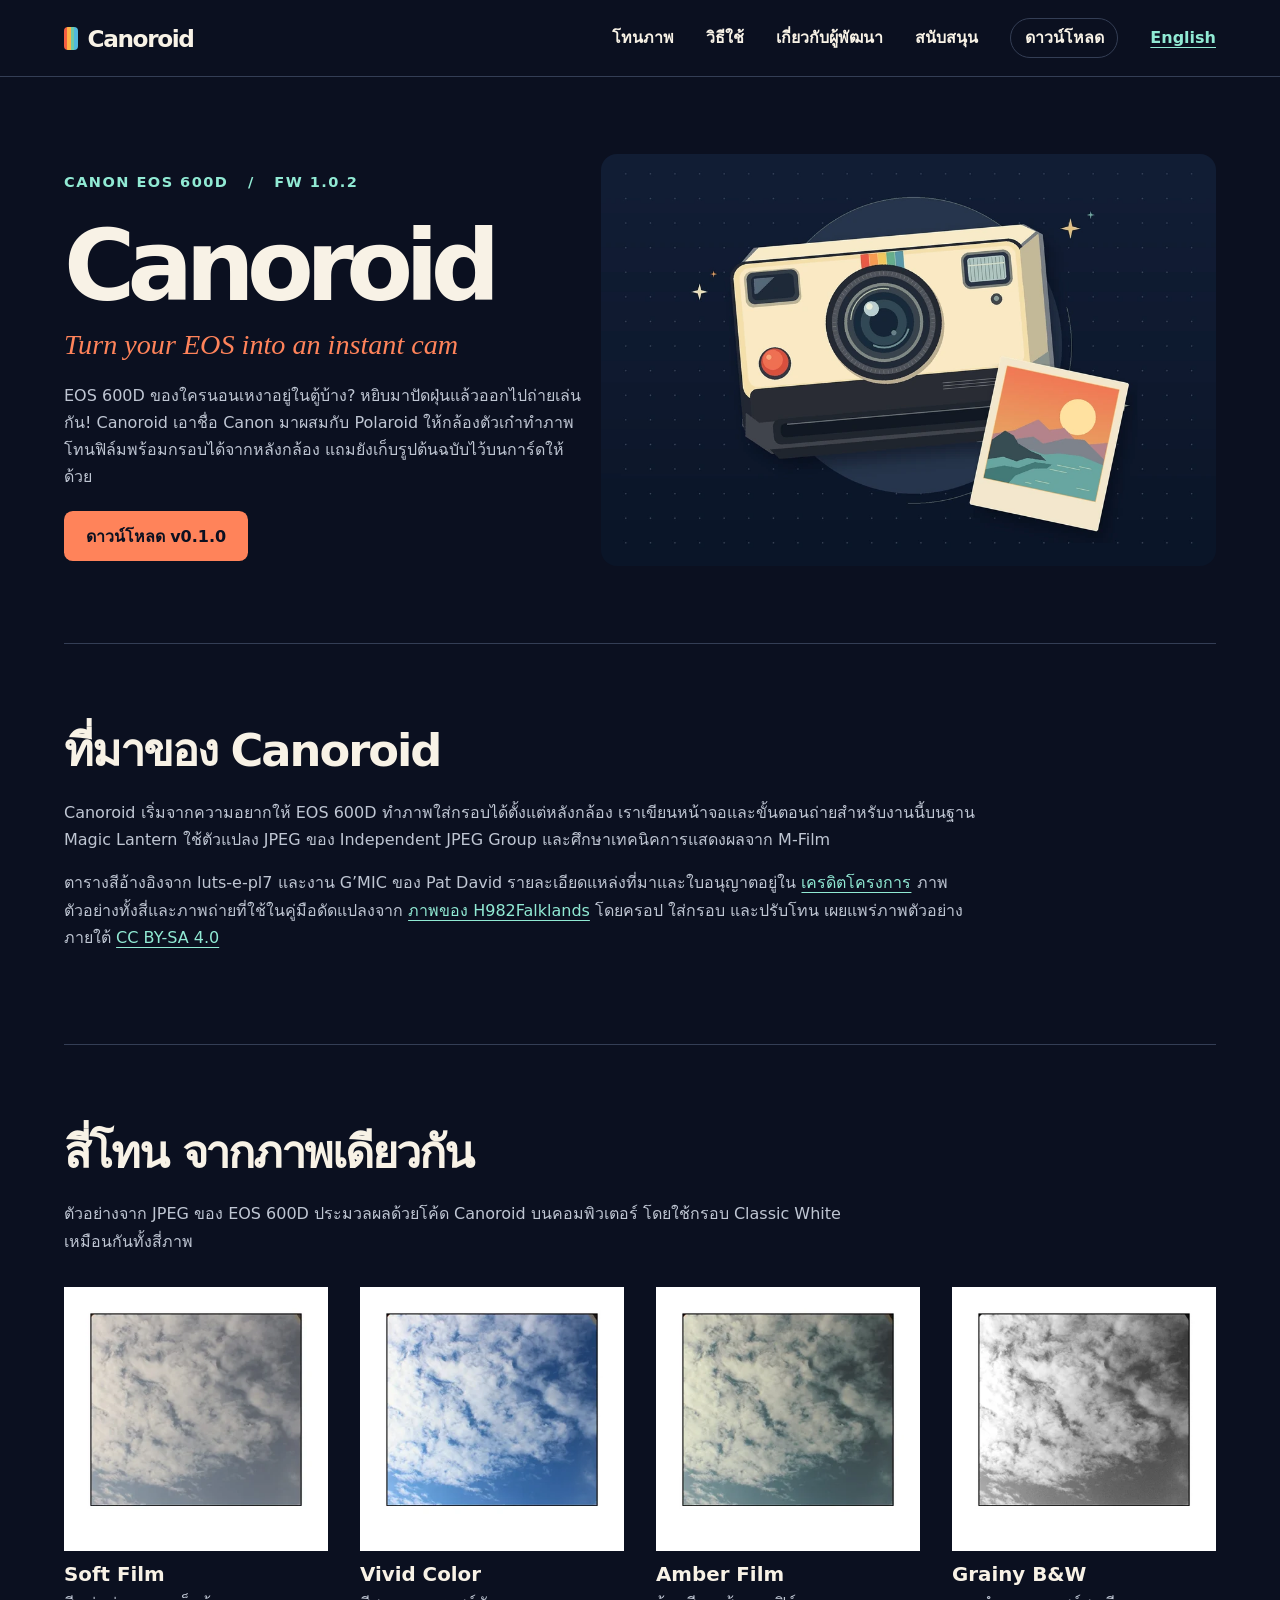
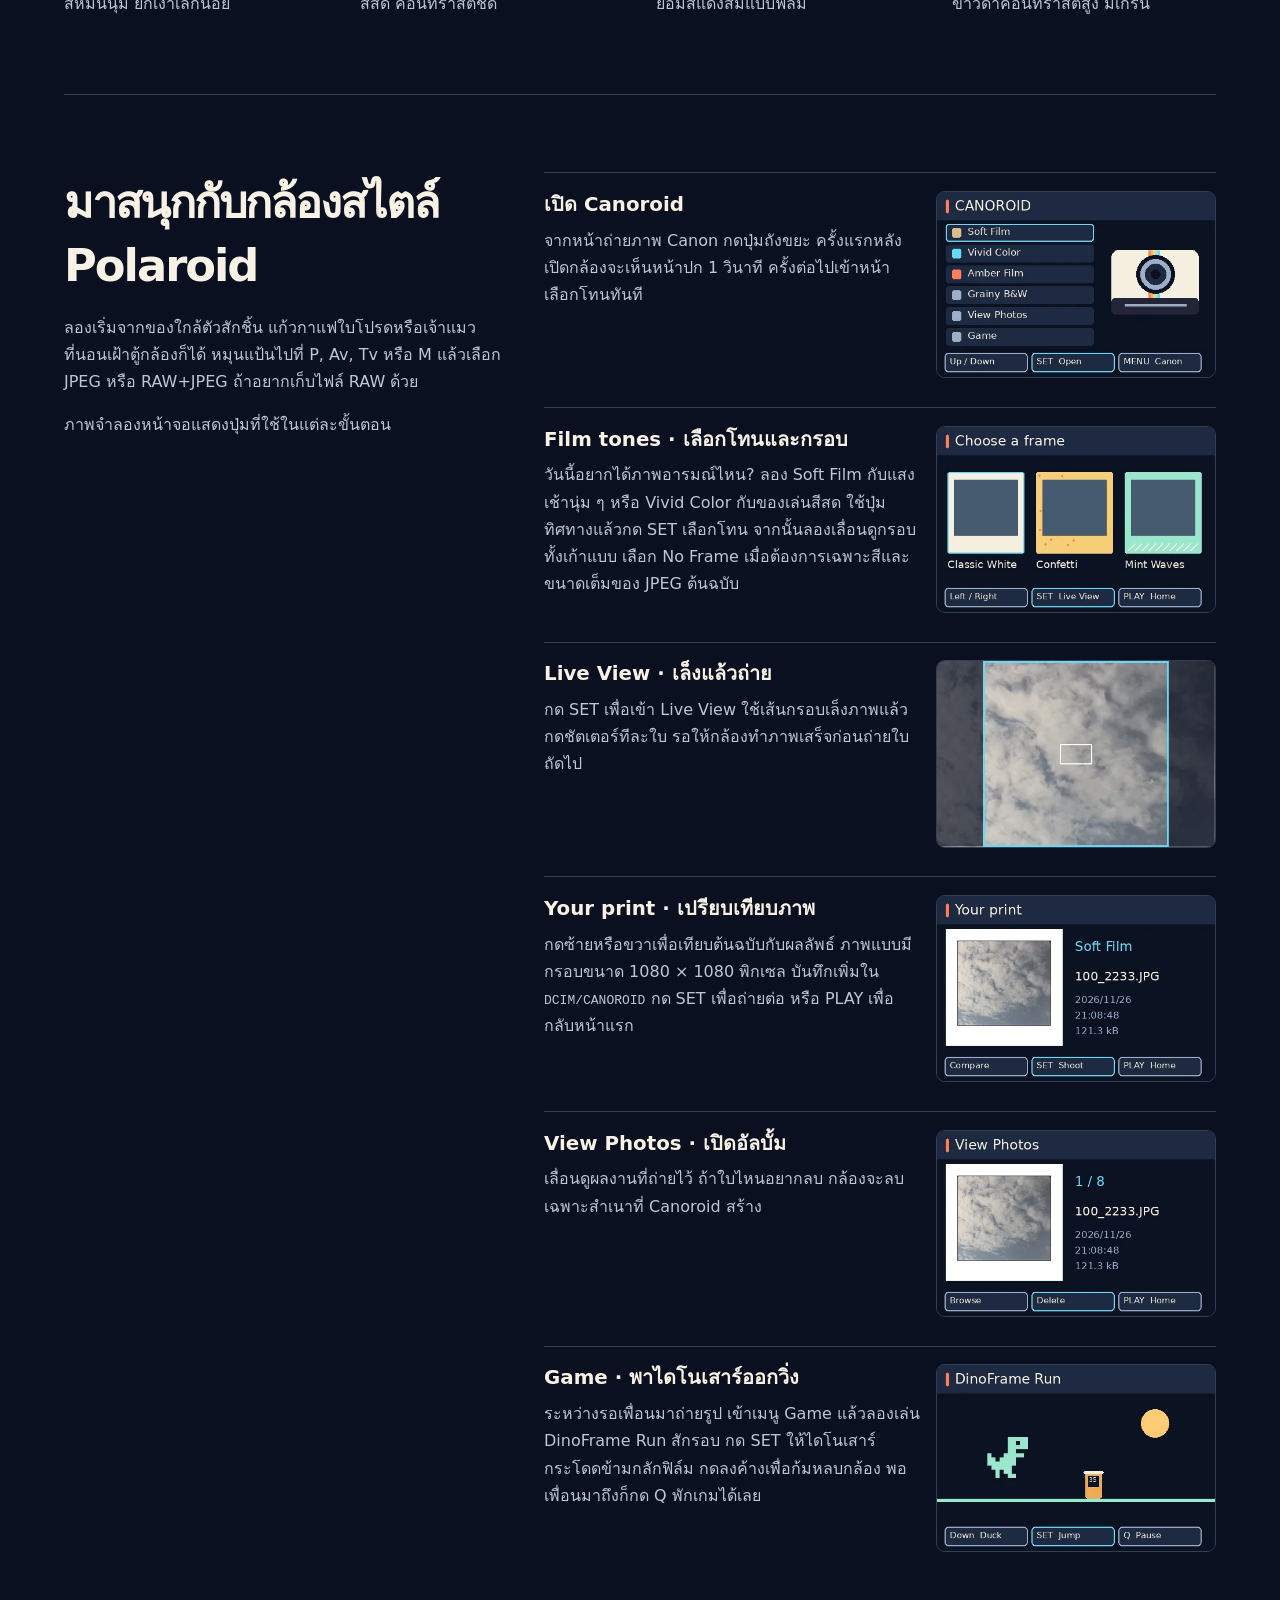
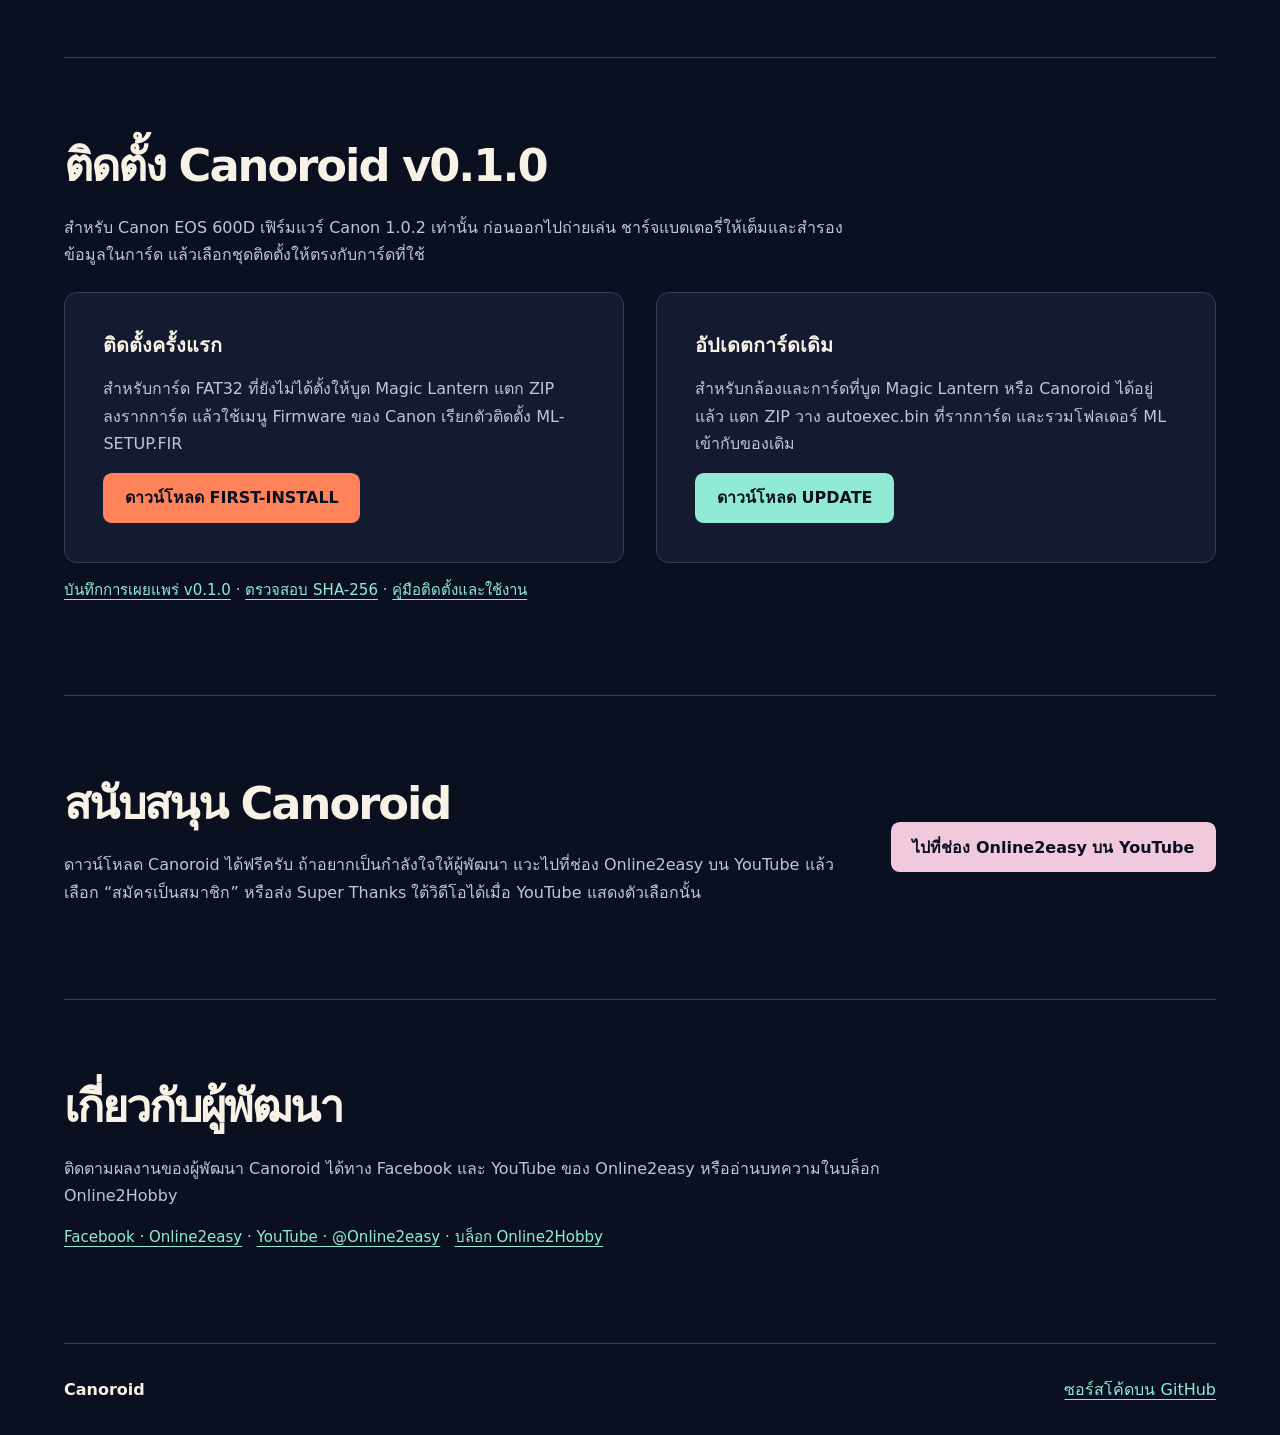
==== index.html @ 63aef79f "Publish a bilingual illustrated camera guide and YouTube support link" ====
<!doctype html>
<html lang="th"><head><meta charset="utf-8"><meta name="viewport" content="width=device-width,initial-scale=1"><meta name="theme-color" content="#0b1020"><title>Canoroid — ภาพ instant จาก Canon EOS 600D</title><meta name="description" content="เลือกโทนฟิล์ม ใส่กรอบ และดูภาพบน Canon EOS 600D คู่มือภาษาไทยและดาวน์โหลด Canoroid v0.1.0"><link rel="stylesheet" href="style.css">
<header><nav><a class="brand" href="#top" lang="en"><i></i>Canoroid</a><div><a href="#tones">โทนภาพ</a><a href="#guide">วิธีใช้</a><a href="#developer">เกี่ยวกับผู้พัฒนา</a><a href="#support">สนับสนุน</a><a class="navdl" href="#download">ดาวน์โหลด</a><a href="en.html" hreflang="en" lang="en" class="language">English</a></div></nav></header>
<main id="top"><section class="hero"><div><p class="spec">CANON EOS 600D   /   FW 1.0.2</p><h1>Canoroid</h1><p class="tag">Turn your EOS into an instant cam</p><p>EOS 600D ของใครนอนเหงาอยู่ในตู้บ้าง? หยิบมาปัดฝุ่นแล้วออกไปถ่ายเล่นกัน! Canoroid เอาชื่อ Canon มาผสมกับ Polaroid ให้กล้องตัวเก๋าทำภาพโทนฟิล์มพร้อมกรอบได้จากหลังกล้อง แถมยังเก็บรูปต้นฉบับไว้บนการ์ดให้ด้วย</p><a class="button" href="#download">ดาวน์โหลด v0.1.0</a></div><img fetchpriority="high" width="1000" height="670" src="hero.webp" alt="ภาพประกอบกล้องอินสแตนต์สีครีมแถบรุ้งและภาพพิมพ์ริมทะเล"></section>
<section class="credits"><h2>ที่มาของ Canoroid</h2><p>Canoroid เริ่มจากความอยากให้ EOS 600D ทำภาพใส่กรอบได้ตั้งแต่หลังกล้อง เราเขียนหน้าจอและขั้นตอนถ่ายสำหรับงานนี้บนฐาน Magic Lantern ใช้ตัวแปลง JPEG ของ Independent JPEG Group และศึกษาเทคนิคการแสดงผลจาก M-Film</p>
<p>ตารางสีอ้างอิงจาก luts-e-pl7 และงาน G’MIC ของ Pat David รายละเอียดแหล่งที่มาและใบอนุญาตอยู่ใน <a href="https://github.com/pongallery/Canoroid/blob/v0.1.0/firmware/CANOROID.md#%E0%B9%80%E0%B8%84%E0%B8%A3%E0%B8%94%E0%B8%B4%E0%B8%95">เครดิตโครงการ</a> ภาพตัวอย่างทั้งสี่และภาพถ่ายที่ใช้ในคู่มือดัดแปลงจาก <a href="https://commons.wikimedia.org/wiki/File:Canon_EOS_600D_Example.jpg">ภาพของ H982Falklands</a> โดยครอป ใส่กรอบ และปรับโทน เผยแพร่ภาพตัวอย่างภายใต้ <a href="https://creativecommons.org/licenses/by-sa/4.0/">CC BY-SA 4.0</a></p></section>
<section id="tones"><h2>สี่โทน จากภาพเดียวกัน</h2><p>ตัวอย่างจาก JPEG ของ EOS 600D ประมวลผลด้วยโค้ด Canoroid บนคอมพิวเตอร์ โดยใช้กรอบ Classic White เหมือนกันทั้งสี่ภาพ</p><div class="prints">
<figure><img src="tone1.webp" width="400" height="400" alt="ตัวอย่างภาพโทน Soft Film"><figcaption><strong>Soft Film</strong>สีหม่นนุ่ม ยกเงาเล็กน้อย</figcaption></figure>
<figure><img src="tone2.webp" width="400" height="400" alt="ตัวอย่างภาพโทน Vivid Color"><figcaption><strong>Vivid Color</strong>สีสด คอนทราสต์ชัด</figcaption></figure>
<figure><img src="tone3.webp" width="400" height="400" alt="ตัวอย่างภาพโทน Amber Film"><figcaption><strong>Amber Film</strong>ย้อมสีแดงส้มแบบฟิล์ม</figcaption></figure>
<figure><img src="tone4.webp" width="400" height="400" alt="ตัวอย่างภาพโทน Grainy B&amp;W"><figcaption><strong>Grainy B&amp;W</strong>ขาวดำคอนทราสต์สูง มีเกรน</figcaption></figure></div></section>
<section class="split" id="guide"><div><h2>มาสนุกกับกล้องสไตล์ Polaroid</h2><p>ลองเริ่มจากของใกล้ตัวสักชิ้น แก้วกาแฟใบโปรดหรือเจ้าแมวที่นอนเฝ้าตู้กล้องก็ได้ หมุนแป้นไปที่ P, Av, Tv หรือ M แล้วเลือก JPEG หรือ RAW+JPEG ถ้าอยากเก็บไฟล์ RAW ด้วย</p><p>ภาพจำลองหน้าจอแสดงปุ่มที่ใช้ในแต่ละขั้นตอน</p></div><div class="steps">
<article><img src="guide/home.webp" width="480" height="320" loading="lazy" alt="หน้าแรกพร้อมรายการโทนสี"><h3>เปิด Canoroid</h3><p>จากหน้าถ่ายภาพ Canon กดปุ่มถังขยะ ครั้งแรกหลังเปิดกล้องจะเห็นหน้าปก 1 วินาที ครั้งต่อไปเข้าหน้าเลือกโทนทันที</p></article>
<article><img src="guide/frames.webp" width="480" height="320" loading="lazy" alt="ตัวอย่างกรอบสามแบบในหน้าเลือกกรอบ"><h3>Film tones · เลือกโทนและกรอบ</h3><p>วันนี้อยากได้ภาพอารมณ์ไหน? ลอง Soft Film กับแสงเช้านุ่ม ๆ หรือ Vivid Color กับของเล่นสีสด ใช้ปุ่มทิศทางแล้วกด SET เลือกโทน จากนั้นลองเลื่อนดูกรอบทั้งเก้าแบบ เลือก No Frame เมื่อต้องการเฉพาะสีและขนาดเต็มของ JPEG ต้นฉบับ</p></article>
<article><img src="guide/live.webp" width="480" height="320" loading="lazy" alt="เส้นไกด์สีฟ้าครอบพื้นที่เล็งภาพ"><h3>Live View · เล็งแล้วถ่าย</h3><p>กด SET เพื่อเข้า Live View ใช้เส้นกรอบเล็งภาพแล้วกดชัตเตอร์ทีละใบ รอให้กล้องทำภาพเสร็จก่อนถ่ายใบถัดไป</p></article>
<article><img src="guide/result.webp" width="480" height="320" loading="lazy" alt="ภาพใส่กรอบและปุ่มเปรียบเทียบ"><h3>Your print · เปรียบเทียบภาพ</h3><p>กดซ้ายหรือขวาเพื่อเทียบต้นฉบับกับผลลัพธ์ ภาพแบบมีกรอบขนาด 1080 × 1080 พิกเซล บันทึกเพิ่มใน <code>DCIM/CANOROID</code> กด SET เพื่อถ่ายต่อ หรือ PLAY เพื่อกลับหน้าแรก</p></article>
<article><img src="guide/photos.webp" width="480" height="320" loading="lazy" alt="อัลบั้มภาพพร้อมปุ่มเลื่อนดูและลบ"><h3>View Photos · เปิดอัลบั้ม</h3><p>เลื่อนดูผลงานที่ถ่ายไว้ ถ้าใบไหนอยากลบ กล้องจะลบเฉพาะสำเนาที่ Canoroid สร้าง</p></article>
<article><img src="guide/game.webp" width="480" height="320" loading="lazy" alt="ไดโนเสาร์กระโดดข้ามกลักฟิล์ม"><h3>Game · พาไดโนเสาร์ออกวิ่ง</h3><p>ระหว่างรอเพื่อนมาถ่ายรูป เข้าเมนู Game แล้วลองเล่น DinoFrame Run สักรอบ กด SET ให้ไดโนเสาร์กระโดดข้ามกลักฟิล์ม กดลงค้างเพื่อก้มหลบกล้อง พอเพื่อนมาถึงก็กด Q พักเกมได้เลย</p></article></div></section>
<section id="download"><h2>ติดตั้ง Canoroid v0.1.0</h2><p>สำหรับ Canon EOS 600D เฟิร์มแวร์ Canon 1.0.2 เท่านั้น ก่อนออกไปถ่ายเล่น ชาร์จแบตเตอรี่ให้เต็มและสำรองข้อมูลในการ์ด แล้วเลือกชุดติดตั้งให้ตรงกับการ์ดที่ใช้</p><div class="options">
<article><h3>ติดตั้งครั้งแรก</h3><p>สำหรับการ์ด FAT32 ที่ยังไม่ได้ตั้งให้บูต Magic Lantern แตก ZIP ลงรากการ์ด แล้วใช้เมนู Firmware ของ Canon เรียกตัวติดตั้ง ML-SETUP.FIR</p><a class="button" href="https://raw.githubusercontent.com/pongallery/Canoroid/v0.1.0/downloads/Canoroid-v0.1.0-FIRST-INSTALL.zip">ดาวน์โหลด FIRST-INSTALL</a></article>
<article><h3>อัปเดตการ์ดเดิม</h3><p>สำหรับกล้องและการ์ดที่บูต Magic Lantern หรือ Canoroid ได้อยู่แล้ว แตก ZIP วาง autoexec.bin ที่รากการ์ด และรวมโฟลเดอร์ ML เข้ากับของเดิม</p><a class="button light" href="https://raw.githubusercontent.com/pongallery/Canoroid/v0.1.0/downloads/Canoroid-v0.1.0-UPDATE.zip">ดาวน์โหลด UPDATE</a></article></div>
<p class="links"><a href="https://github.com/pongallery/Canoroid/releases/tag/v0.1.0">บันทึกการเผยแพร่ v0.1.0</a> · <a href="https://github.com/pongallery/Canoroid/blob/v0.1.0/downloads/SHA256SUMS.txt">ตรวจสอบ SHA-256</a> · <a href="https://github.com/pongallery/Canoroid/blob/v0.1.0/firmware/CANOROID.md">คู่มือติดตั้งและใช้งาน</a></p></section>
<section id="support" class="support"><div><h2>สนับสนุน Canoroid</h2><p>ดาวน์โหลด Canoroid ได้ฟรีครับ ถ้าอยากเป็นกำลังใจให้ผู้พัฒนา แวะไปที่ช่อง Online2easy บน YouTube แล้วเลือก “สมัครเป็นสมาชิก” หรือส่ง Super Thanks ใต้วิดีโอได้เมื่อ YouTube แสดงตัวเลือกนั้น</p></div><a class="button supportbtn" href="https://www.youtube.com/@Online2easy">ไปที่ช่อง Online2easy บน YouTube</a></section>
<section id="developer" class="credits"><h2>เกี่ยวกับผู้พัฒนา</h2><p>ติดตามผลงานของผู้พัฒนา Canoroid ได้ทาง Facebook และ YouTube ของ Online2easy หรืออ่านบทความในบล็อก Online2Hobby</p>
<p class="links"><a href="https://www.facebook.com/online2easy">Facebook · Online2easy</a> · <a href="https://www.youtube.com/@Online2easy">YouTube · @Online2easy</a> · <a href="https://online2hobby.blogspot.com/">บล็อก Online2Hobby</a></p></section>
</main>
<footer><b>Canoroid</b><a href="https://github.com/pongallery/Canoroid">ซอร์สโค้ดบน GitHub</a></footer></head></html>
---- style.css ----
:root{color-scheme:dark;--bg:#0b1020;--panel:#141b30;--line:#343e55;--ink:#f8f2e6;--muted:#bfc6d3;--orange:#ff835a;--mint:#91ead4}*{box-sizing:border-box}html{scroll-behavior:smooth;scroll-padding-top:1.4rem}body{margin:0;background:var(--bg);color:var(--ink);font-family:"Noto Sans Thai",Tahoma,system-ui,sans-serif;line-height:1.7}a{color:var(--mint);text-underline-offset:.24em}a:focus-visible{outline:3px solid white;outline-offset:4px}header{border-bottom:1px solid var(--line)}main,nav,footer{max-width:1220px;width:90%;margin:auto}nav,nav div,footer{display:flex;align-items:center;justify-content:space-between;gap:clamp(.65rem,2.5vw,2rem)}nav{min-height:76px}nav a{text-decoration:none;color:var(--ink);font-weight:650}.brand{font:800 1.45rem system-ui;letter-spacing:-.06em;display:flex;align-items:center;gap:.6rem}.brand i{display:inline-block;width:14px;height:23px;border-radius:4px;background:linear-gradient(90deg,#f45e40 25%,#ffb146 25% 50%,#71caa5 50% 75%,#51b8dd 75%)}.navdl{border:1px solid var(--line);padding:.35em .85em;border-radius:2em}section{padding:clamp(2.5rem,6vw,5.2rem) 0;border-bottom:1px solid var(--line)}.hero{display:grid;grid-template-columns:1fr 1.18fr;align-items:center;gap:1rem}.hero img{width:100%;height:auto;border-radius:1rem}.spec{color:var(--mint);font:650 .91rem system-ui;letter-spacing:.1em}.hero h1{font:850 clamp(3.8rem,7.6vw,7rem)/1.08 system-ui;letter-spacing:-.08em;margin:.25em 0 .1em}.tag{font:italic clamp(1.15rem,2.2vw,1.9rem) Georgia,serif;color:var(--orange);margin:0}.hero p:not(.spec,.tag){margin:1.3em 0;color:var(--muted)}.button{display:inline-flex;align-items:center;justify-content:center;background:var(--orange);color:var(--bg);padding:.72rem 1.35rem;text-decoration:none;font-weight:bold;border-radius:.55rem}.button:hover{filter:brightness(1.1)}h2,h3{line-height:1.4;margin:0}h2{font-size:clamp(1.7rem,3.6vw,2.8rem);letter-spacing:-.045em}h3{font-size:1.24rem}section>p,.steps p,.options p,.support p,.credits p,.split>div>p{color:var(--muted);max-width:78ch}.prints,.options,.split{display:grid;gap:clamp(1rem,2.5vw,2.5rem)}.prints{grid-template-columns:repeat(4,1fr);margin-top:2rem}figure{margin:0}figure img{width:100%;height:auto;display:block}figcaption{color:var(--muted);padding-top:.8em}strong{display:block;font:700 1.24rem system-ui;color:var(--ink);margin-bottom:.25rem}.split{grid-template-columns:0.8fr 1.2fr}.steps article{border-top:1px solid var(--line);padding:1.1rem 0}.steps p{margin:.5rem 0}.options{grid-template-columns:1fr 1fr;margin-top:1.5rem}.options article{display:flex;flex-direction:column;align-items:flex-start;padding:clamp(1.2rem,3vw,2.4rem);background:var(--panel);border:1px solid var(--line);border-radius:.8rem}.options .button{margin-top:auto}.light{background:var(--mint)}.links{font-size:.94rem}.support{display:flex;align-items:center;justify-content:space-between;gap:2rem}.supportbtn{background:#f0c9dd;white-space:nowrap}.credits p{max-width:90ch}footer{padding:2rem 0}.steps code{overflow-wrap:anywhere}@media(max-width:750px){.hero,.split{grid-template-columns:1fr}.hero img{max-width:560px;justify-self:center}.prints{grid-template-columns:1fr 1fr}.options{grid-template-columns:1fr}.support{align-items:flex-start;flex-direction:column}nav{flex-wrap:wrap;padding:.85rem 0;gap:.6rem}nav div{flex-wrap:wrap;gap:.8rem;font-size:.92rem}.hero h1{font-size:clamp(3.7rem,14vw,6rem)}}@media(prefers-reduced-motion:reduce){html{scroll-behavior:auto}}

nav, nav div { flex-wrap: wrap; }
nav .language { color: var(--mint); text-decoration: underline; }
.steps article { display: flow-root; }
.steps article img { float: inline-end; width: 44%; max-width: 280px; height: auto; margin: 0 0 .7rem 1rem; border: 1px solid var(--line); border-radius: .55rem; }
@media (max-width: 560px) {
  .steps article { display: flex; flex-direction: column; }
  .steps article img { order: 1; width: 100%; max-width: 360px; margin: .5rem 0 0; }
}
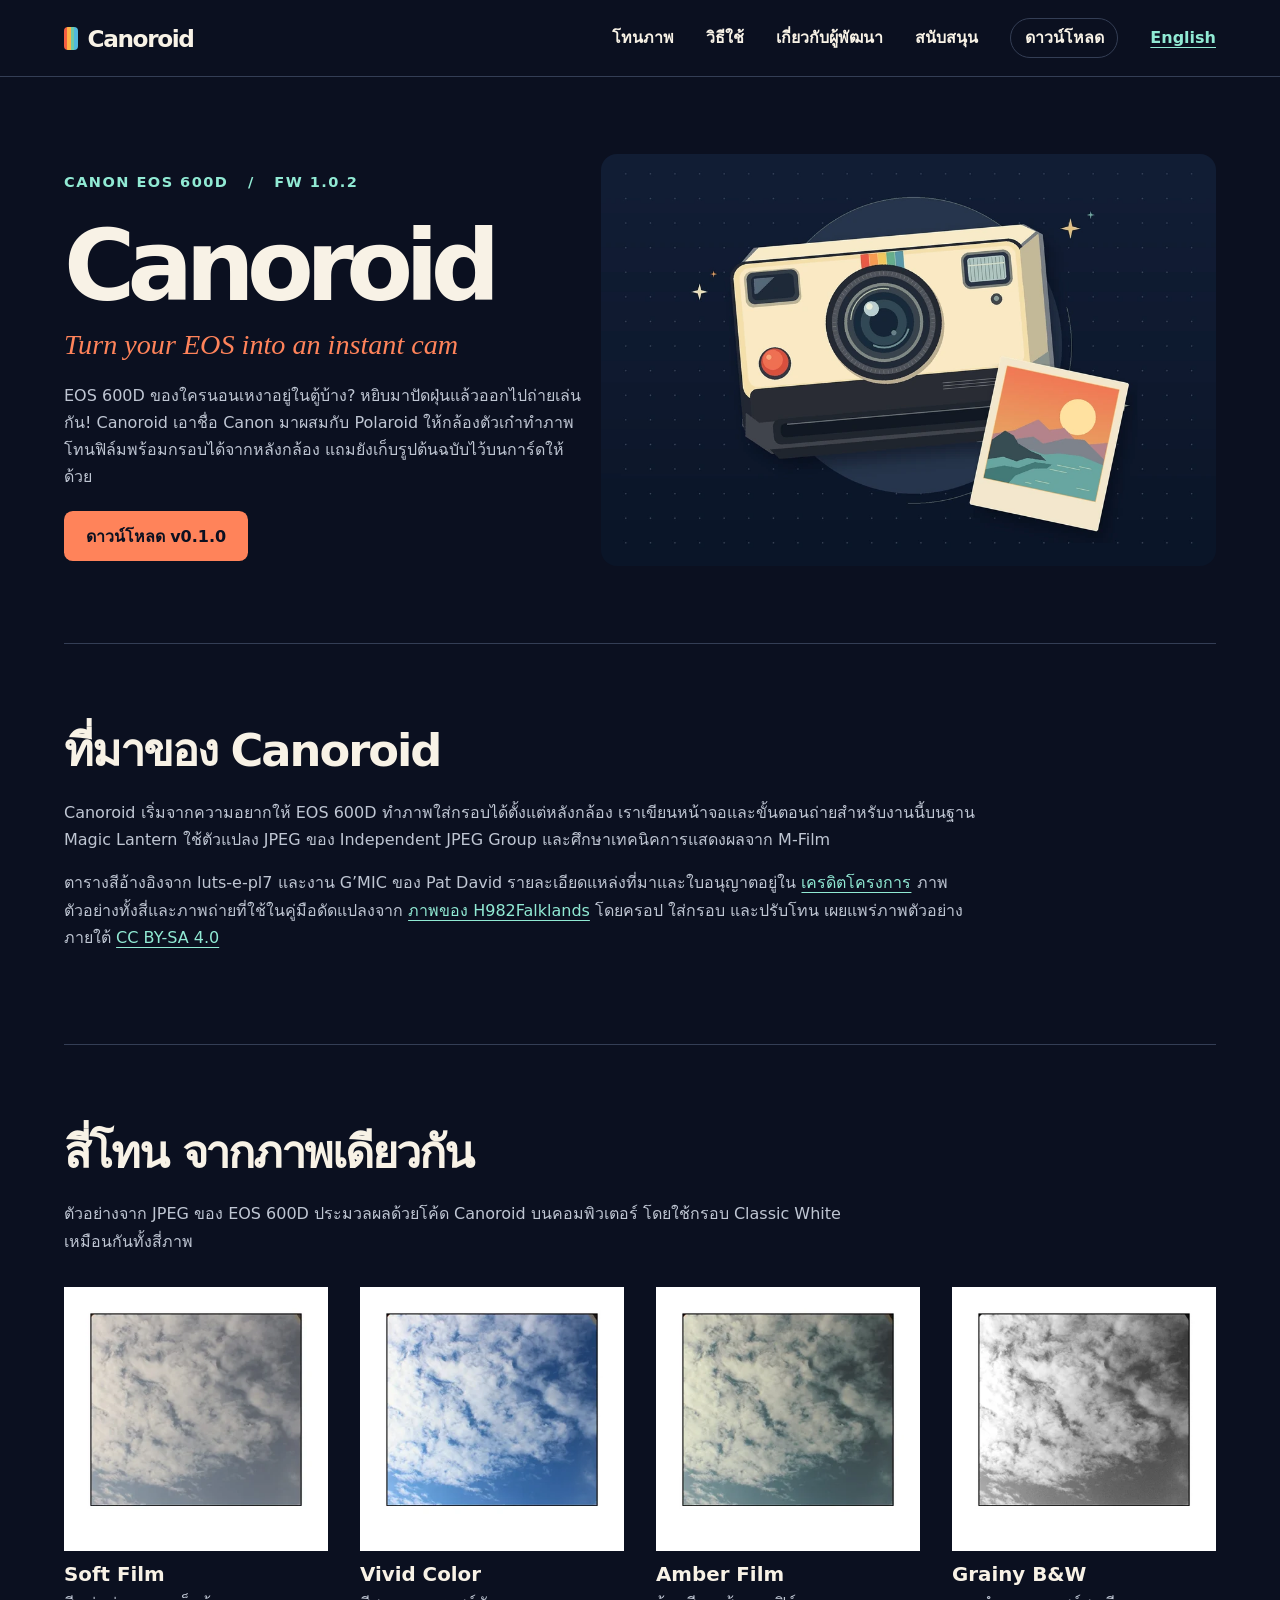
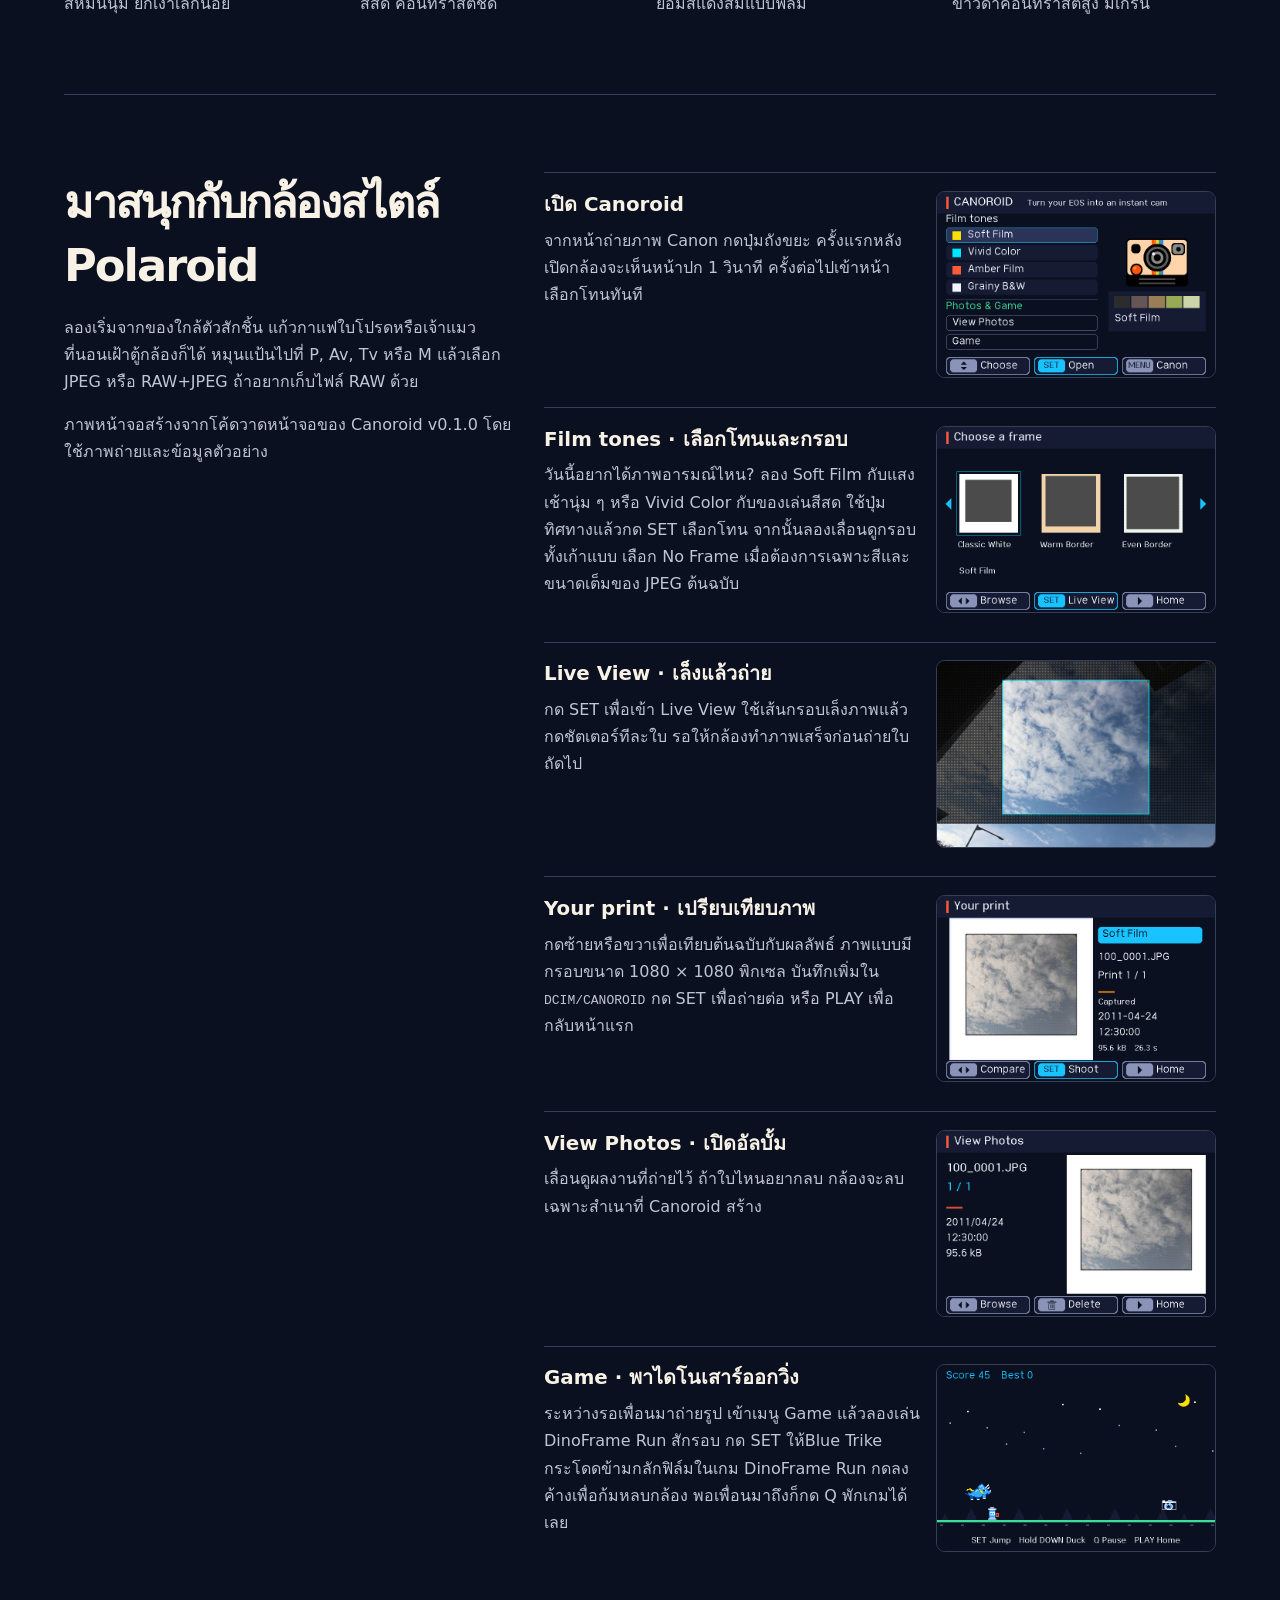
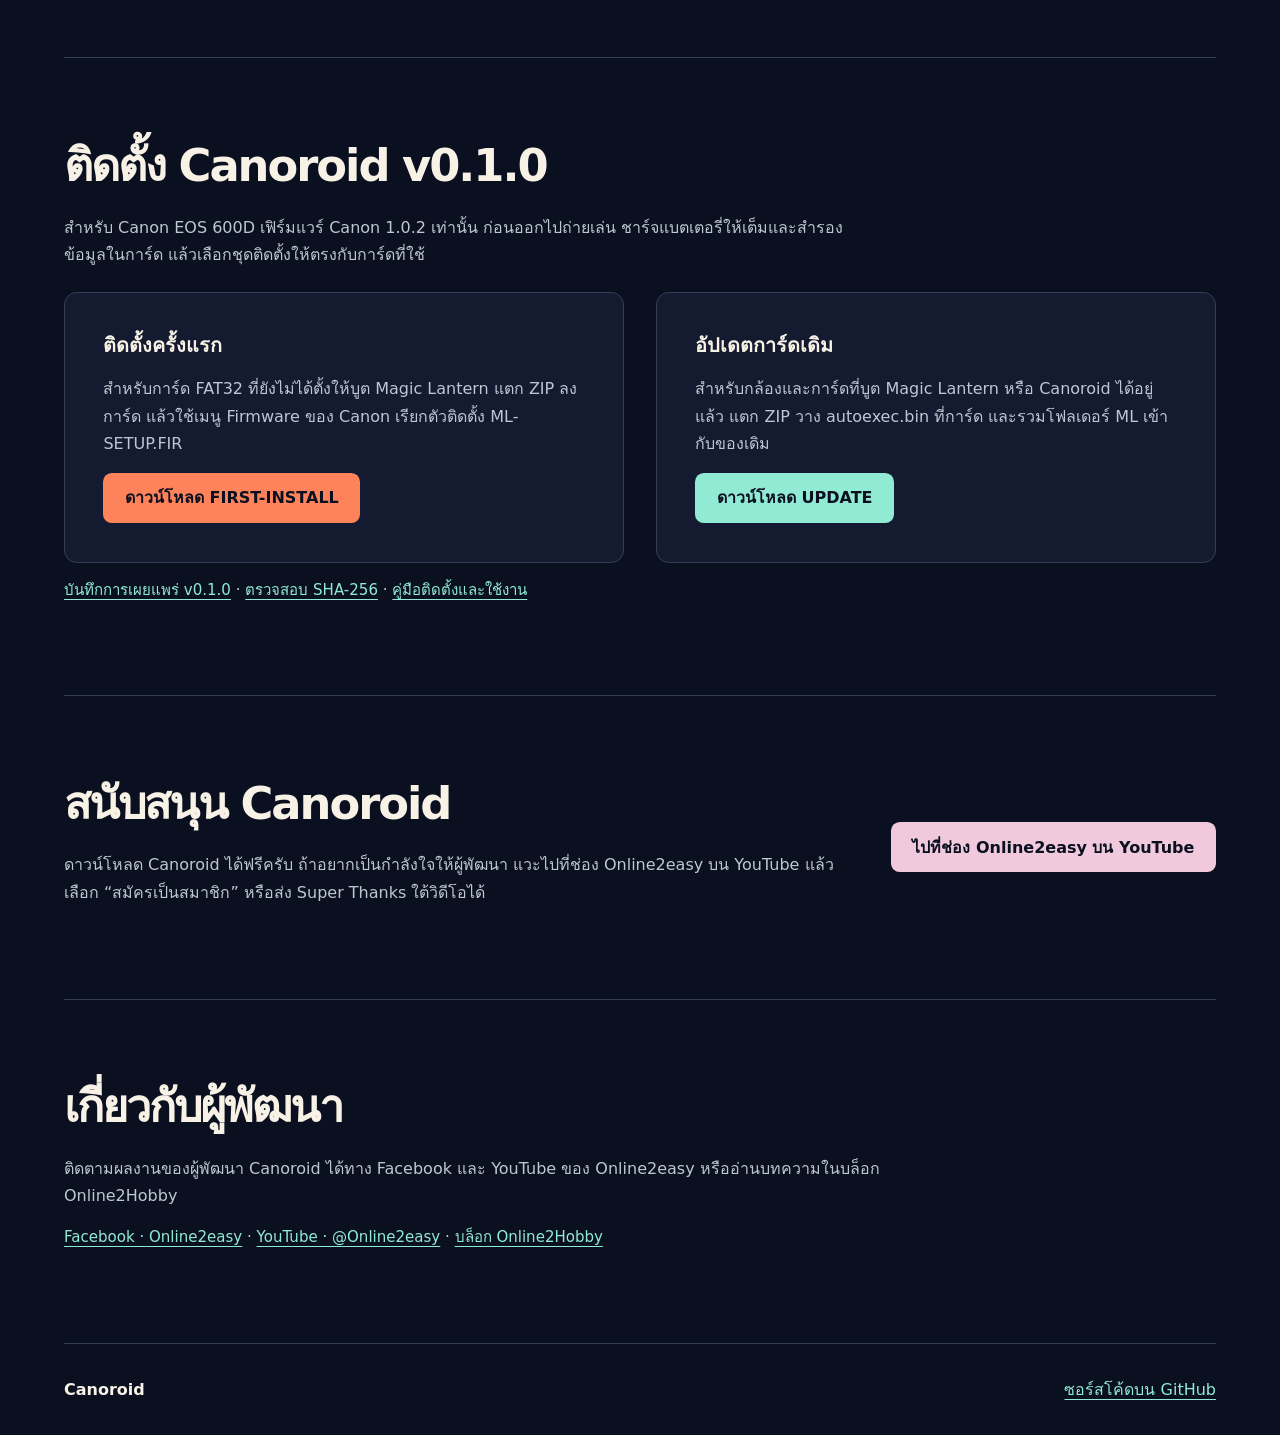
==== commit c7a3aaac: "Replace guide mockups with release-rendered screens and simplify copy" ====
--- a/index.html
+++ b/index.html
@@ -9,18 +9,18 @@
 <figure><img src="tone2.webp" width="400" height="400" alt="ตัวอย่างภาพโทน Vivid Color"><figcaption><strong>Vivid Color</strong>สีสด คอนทราสต์ชัด</figcaption></figure>
 <figure><img src="tone3.webp" width="400" height="400" alt="ตัวอย่างภาพโทน Amber Film"><figcaption><strong>Amber Film</strong>ย้อมสีแดงส้มแบบฟิล์ม</figcaption></figure>
 <figure><img src="tone4.webp" width="400" height="400" alt="ตัวอย่างภาพโทน Grainy B&amp;W"><figcaption><strong>Grainy B&amp;W</strong>ขาวดำคอนทราสต์สูง มีเกรน</figcaption></figure></div></section>
-<section class="split" id="guide"><div><h2>มาสนุกกับกล้องสไตล์ Polaroid</h2><p>ลองเริ่มจากของใกล้ตัวสักชิ้น แก้วกาแฟใบโปรดหรือเจ้าแมวที่นอนเฝ้าตู้กล้องก็ได้ หมุนแป้นไปที่ P, Av, Tv หรือ M แล้วเลือก JPEG หรือ RAW+JPEG ถ้าอยากเก็บไฟล์ RAW ด้วย</p><p>ภาพจำลองหน้าจอแสดงปุ่มที่ใช้ในแต่ละขั้นตอน</p></div><div class="steps">
-<article><img src="guide/home.webp" width="480" height="320" loading="lazy" alt="หน้าแรกพร้อมรายการโทนสี"><h3>เปิด Canoroid</h3><p>จากหน้าถ่ายภาพ Canon กดปุ่มถังขยะ ครั้งแรกหลังเปิดกล้องจะเห็นหน้าปก 1 วินาที ครั้งต่อไปเข้าหน้าเลือกโทนทันที</p></article>
-<article><img src="guide/frames.webp" width="480" height="320" loading="lazy" alt="ตัวอย่างกรอบสามแบบในหน้าเลือกกรอบ"><h3>Film tones · เลือกโทนและกรอบ</h3><p>วันนี้อยากได้ภาพอารมณ์ไหน? ลอง Soft Film กับแสงเช้านุ่ม ๆ หรือ Vivid Color กับของเล่นสีสด ใช้ปุ่มทิศทางแล้วกด SET เลือกโทน จากนั้นลองเลื่อนดูกรอบทั้งเก้าแบบ เลือก No Frame เมื่อต้องการเฉพาะสีและขนาดเต็มของ JPEG ต้นฉบับ</p></article>
-<article><img src="guide/live.webp" width="480" height="320" loading="lazy" alt="เส้นไกด์สีฟ้าครอบพื้นที่เล็งภาพ"><h3>Live View · เล็งแล้วถ่าย</h3><p>กด SET เพื่อเข้า Live View ใช้เส้นกรอบเล็งภาพแล้วกดชัตเตอร์ทีละใบ รอให้กล้องทำภาพเสร็จก่อนถ่ายใบถัดไป</p></article>
-<article><img src="guide/result.webp" width="480" height="320" loading="lazy" alt="ภาพใส่กรอบและปุ่มเปรียบเทียบ"><h3>Your print · เปรียบเทียบภาพ</h3><p>กดซ้ายหรือขวาเพื่อเทียบต้นฉบับกับผลลัพธ์ ภาพแบบมีกรอบขนาด 1080 × 1080 พิกเซล บันทึกเพิ่มใน <code>DCIM/CANOROID</code> กด SET เพื่อถ่ายต่อ หรือ PLAY เพื่อกลับหน้าแรก</p></article>
-<article><img src="guide/photos.webp" width="480" height="320" loading="lazy" alt="อัลบั้มภาพพร้อมปุ่มเลื่อนดูและลบ"><h3>View Photos · เปิดอัลบั้ม</h3><p>เลื่อนดูผลงานที่ถ่ายไว้ ถ้าใบไหนอยากลบ กล้องจะลบเฉพาะสำเนาที่ Canoroid สร้าง</p></article>
-<article><img src="guide/game.webp" width="480" height="320" loading="lazy" alt="ไดโนเสาร์กระโดดข้ามกลักฟิล์ม"><h3>Game · พาไดโนเสาร์ออกวิ่ง</h3><p>ระหว่างรอเพื่อนมาถ่ายรูป เข้าเมนู Game แล้วลองเล่น DinoFrame Run สักรอบ กด SET ให้ไดโนเสาร์กระโดดข้ามกลักฟิล์ม กดลงค้างเพื่อก้มหลบกล้อง พอเพื่อนมาถึงก็กด Q พักเกมได้เลย</p></article></div></section>
+<section class="split" id="guide"><div><h2>มาสนุกกับกล้องสไตล์ Polaroid</h2><p>ลองเริ่มจากของใกล้ตัวสักชิ้น แก้วกาแฟใบโปรดหรือเจ้าแมวที่นอนเฝ้าตู้กล้องก็ได้ หมุนแป้นไปที่ P, Av, Tv หรือ M แล้วเลือก JPEG หรือ RAW+JPEG ถ้าอยากเก็บไฟล์ RAW ด้วย</p><p>ภาพหน้าจอสร้างจากโค้ดวาดหน้าจอของ Canoroid v0.1.0 โดยใช้ภาพถ่ายและข้อมูลตัวอย่าง</p></div><div class="steps">
+<article><img src="guide/home.webp" width="720" height="480" loading="lazy" alt="หน้าแรกพร้อมรายการโทนสี"><h3>เปิด Canoroid</h3><p>จากหน้าถ่ายภาพ Canon กดปุ่มถังขยะ ครั้งแรกหลังเปิดกล้องจะเห็นหน้าปก 1 วินาที ครั้งต่อไปเข้าหน้าเลือกโทนทันที</p></article>
+<article><img src="guide/frames.webp" width="720" height="480" loading="lazy" alt="ตัวอย่างกรอบสามแบบในหน้าเลือกกรอบ"><h3>Film tones · เลือกโทนและกรอบ</h3><p>วันนี้อยากได้ภาพอารมณ์ไหน? ลอง Soft Film กับแสงเช้านุ่ม ๆ หรือ Vivid Color กับของเล่นสีสด ใช้ปุ่มทิศทางแล้วกด SET เลือกโทน จากนั้นลองเลื่อนดูกรอบทั้งเก้าแบบ เลือก No Frame เมื่อต้องการเฉพาะสีและขนาดเต็มของ JPEG ต้นฉบับ</p></article>
+<article><img src="guide/live.webp" width="720" height="480" loading="lazy" alt="เส้นไกด์สีฟ้าครอบพื้นที่เล็งภาพ"><h3>Live View · เล็งแล้วถ่าย</h3><p>กด SET เพื่อเข้า Live View ใช้เส้นกรอบเล็งภาพแล้วกดชัตเตอร์ทีละใบ รอให้กล้องทำภาพเสร็จก่อนถ่ายใบถัดไป</p></article>
+<article><img src="guide/result.webp" width="720" height="480" loading="lazy" alt="ภาพใส่กรอบและปุ่มเปรียบเทียบ"><h3>Your print · เปรียบเทียบภาพ</h3><p>กดซ้ายหรือขวาเพื่อเทียบต้นฉบับกับผลลัพธ์ ภาพแบบมีกรอบขนาด 1080 × 1080 พิกเซล บันทึกเพิ่มใน <code>DCIM/CANOROID</code> กด SET เพื่อถ่ายต่อ หรือ PLAY เพื่อกลับหน้าแรก</p></article>
+<article><img src="guide/photos.webp" width="720" height="480" loading="lazy" alt="อัลบั้มภาพพร้อมปุ่มเลื่อนดูและลบ"><h3>View Photos · เปิดอัลบั้ม</h3><p>เลื่อนดูผลงานที่ถ่ายไว้ ถ้าใบไหนอยากลบ กล้องจะลบเฉพาะสำเนาที่ Canoroid สร้าง</p></article>
+<article><img src="guide/game.webp" width="720" height="480" loading="lazy" alt="Blue Trike กระโดดข้ามกลักฟิล์มในเกม DinoFrame Run"><h3>Game · พาไดโนเสาร์ออกวิ่ง</h3><p>ระหว่างรอเพื่อนมาถ่ายรูป เข้าเมนู Game แล้วลองเล่น DinoFrame Run สักรอบ กด SET ให้Blue Trike กระโดดข้ามกลักฟิล์มในเกม DinoFrame Run กดลงค้างเพื่อก้มหลบกล้อง พอเพื่อนมาถึงก็กด Q พักเกมได้เลย</p></article></div></section>
 <section id="download"><h2>ติดตั้ง Canoroid v0.1.0</h2><p>สำหรับ Canon EOS 600D เฟิร์มแวร์ Canon 1.0.2 เท่านั้น ก่อนออกไปถ่ายเล่น ชาร์จแบตเตอรี่ให้เต็มและสำรองข้อมูลในการ์ด แล้วเลือกชุดติดตั้งให้ตรงกับการ์ดที่ใช้</p><div class="options">
-<article><h3>ติดตั้งครั้งแรก</h3><p>สำหรับการ์ด FAT32 ที่ยังไม่ได้ตั้งให้บูต Magic Lantern แตก ZIP ลงรากการ์ด แล้วใช้เมนู Firmware ของ Canon เรียกตัวติดตั้ง ML-SETUP.FIR</p><a class="button" href="https://raw.githubusercontent.com/pongallery/Canoroid/v0.1.0/downloads/Canoroid-v0.1.0-FIRST-INSTALL.zip">ดาวน์โหลด FIRST-INSTALL</a></article>
-<article><h3>อัปเดตการ์ดเดิม</h3><p>สำหรับกล้องและการ์ดที่บูต Magic Lantern หรือ Canoroid ได้อยู่แล้ว แตก ZIP วาง autoexec.bin ที่รากการ์ด และรวมโฟลเดอร์ ML เข้ากับของเดิม</p><a class="button light" href="https://raw.githubusercontent.com/pongallery/Canoroid/v0.1.0/downloads/Canoroid-v0.1.0-UPDATE.zip">ดาวน์โหลด UPDATE</a></article></div>
+<article><h3>ติดตั้งครั้งแรก</h3><p>สำหรับการ์ด FAT32 ที่ยังไม่ได้ตั้งให้บูต Magic Lantern แตก ZIP ลงการ์ด แล้วใช้เมนู Firmware ของ Canon เรียกตัวติดตั้ง ML-SETUP.FIR</p><a class="button" href="https://raw.githubusercontent.com/pongallery/Canoroid/v0.1.0/downloads/Canoroid-v0.1.0-FIRST-INSTALL.zip">ดาวน์โหลด FIRST-INSTALL</a></article>
+<article><h3>อัปเดตการ์ดเดิม</h3><p>สำหรับกล้องและการ์ดที่บูต Magic Lantern หรือ Canoroid ได้อยู่แล้ว แตก ZIP วาง autoexec.bin ที่การ์ด และรวมโฟลเดอร์ ML เข้ากับของเดิม</p><a class="button light" href="https://raw.githubusercontent.com/pongallery/Canoroid/v0.1.0/downloads/Canoroid-v0.1.0-UPDATE.zip">ดาวน์โหลด UPDATE</a></article></div>
 <p class="links"><a href="https://github.com/pongallery/Canoroid/releases/tag/v0.1.0">บันทึกการเผยแพร่ v0.1.0</a> · <a href="https://github.com/pongallery/Canoroid/blob/v0.1.0/downloads/SHA256SUMS.txt">ตรวจสอบ SHA-256</a> · <a href="https://github.com/pongallery/Canoroid/blob/v0.1.0/firmware/CANOROID.md">คู่มือติดตั้งและใช้งาน</a></p></section>
-<section id="support" class="support"><div><h2>สนับสนุน Canoroid</h2><p>ดาวน์โหลด Canoroid ได้ฟรีครับ ถ้าอยากเป็นกำลังใจให้ผู้พัฒนา แวะไปที่ช่อง Online2easy บน YouTube แล้วเลือก “สมัครเป็นสมาชิก” หรือส่ง Super Thanks ใต้วิดีโอได้เมื่อ YouTube แสดงตัวเลือกนั้น</p></div><a class="button supportbtn" href="https://www.youtube.com/@Online2easy">ไปที่ช่อง Online2easy บน YouTube</a></section>
+<section id="support" class="support"><div><h2>สนับสนุน Canoroid</h2><p>ดาวน์โหลด Canoroid ได้ฟรีครับ ถ้าอยากเป็นกำลังใจให้ผู้พัฒนา แวะไปที่ช่อง Online2easy บน YouTube แล้วเลือก “สมัครเป็นสมาชิก” หรือส่ง Super Thanks ใต้วิดีโอได้</p></div><a class="button supportbtn" href="https://www.youtube.com/@Online2easy">ไปที่ช่อง Online2easy บน YouTube</a></section>
 <section id="developer" class="credits"><h2>เกี่ยวกับผู้พัฒนา</h2><p>ติดตามผลงานของผู้พัฒนา Canoroid ได้ทาง Facebook และ YouTube ของ Online2easy หรืออ่านบทความในบล็อก Online2Hobby</p>
 <p class="links"><a href="https://www.facebook.com/online2easy">Facebook · Online2easy</a> · <a href="https://www.youtube.com/@Online2easy">YouTube · @Online2easy</a> · <a href="https://online2hobby.blogspot.com/">บล็อก Online2Hobby</a></p></section>
 </main>
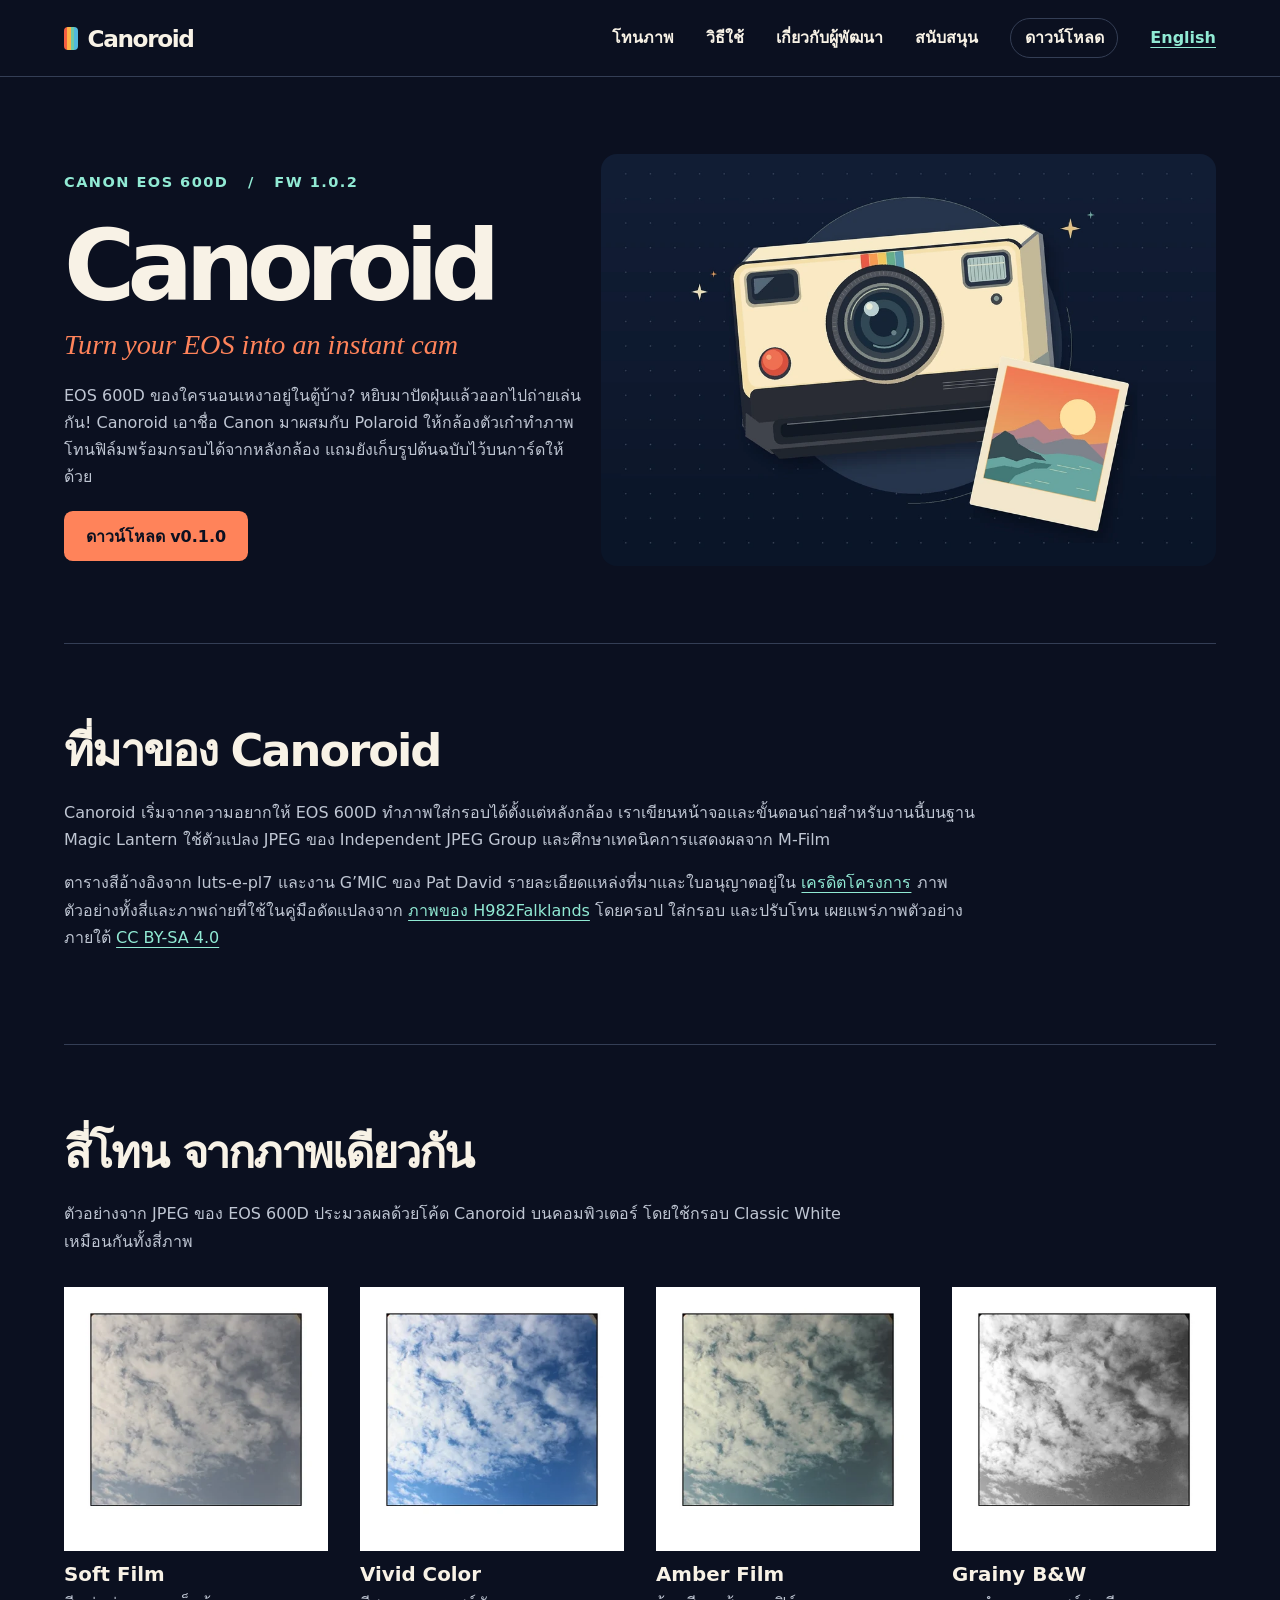
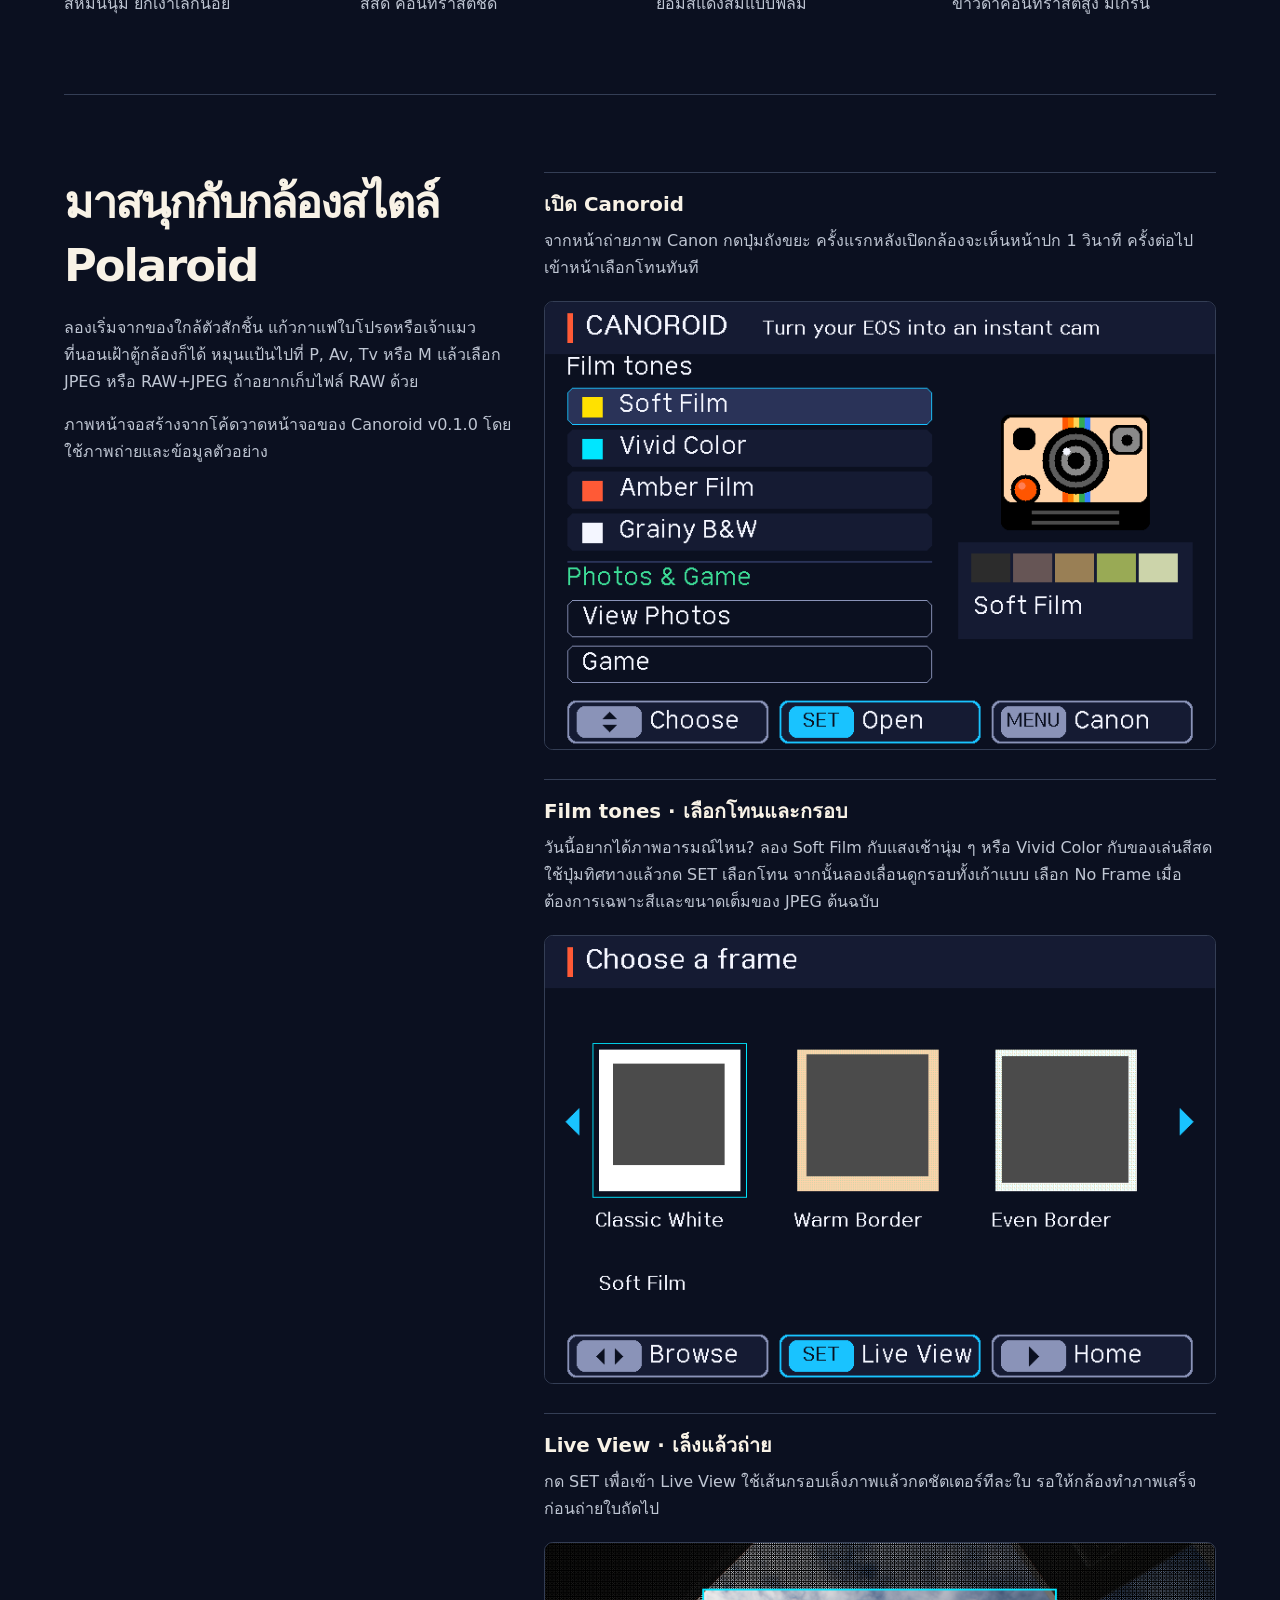
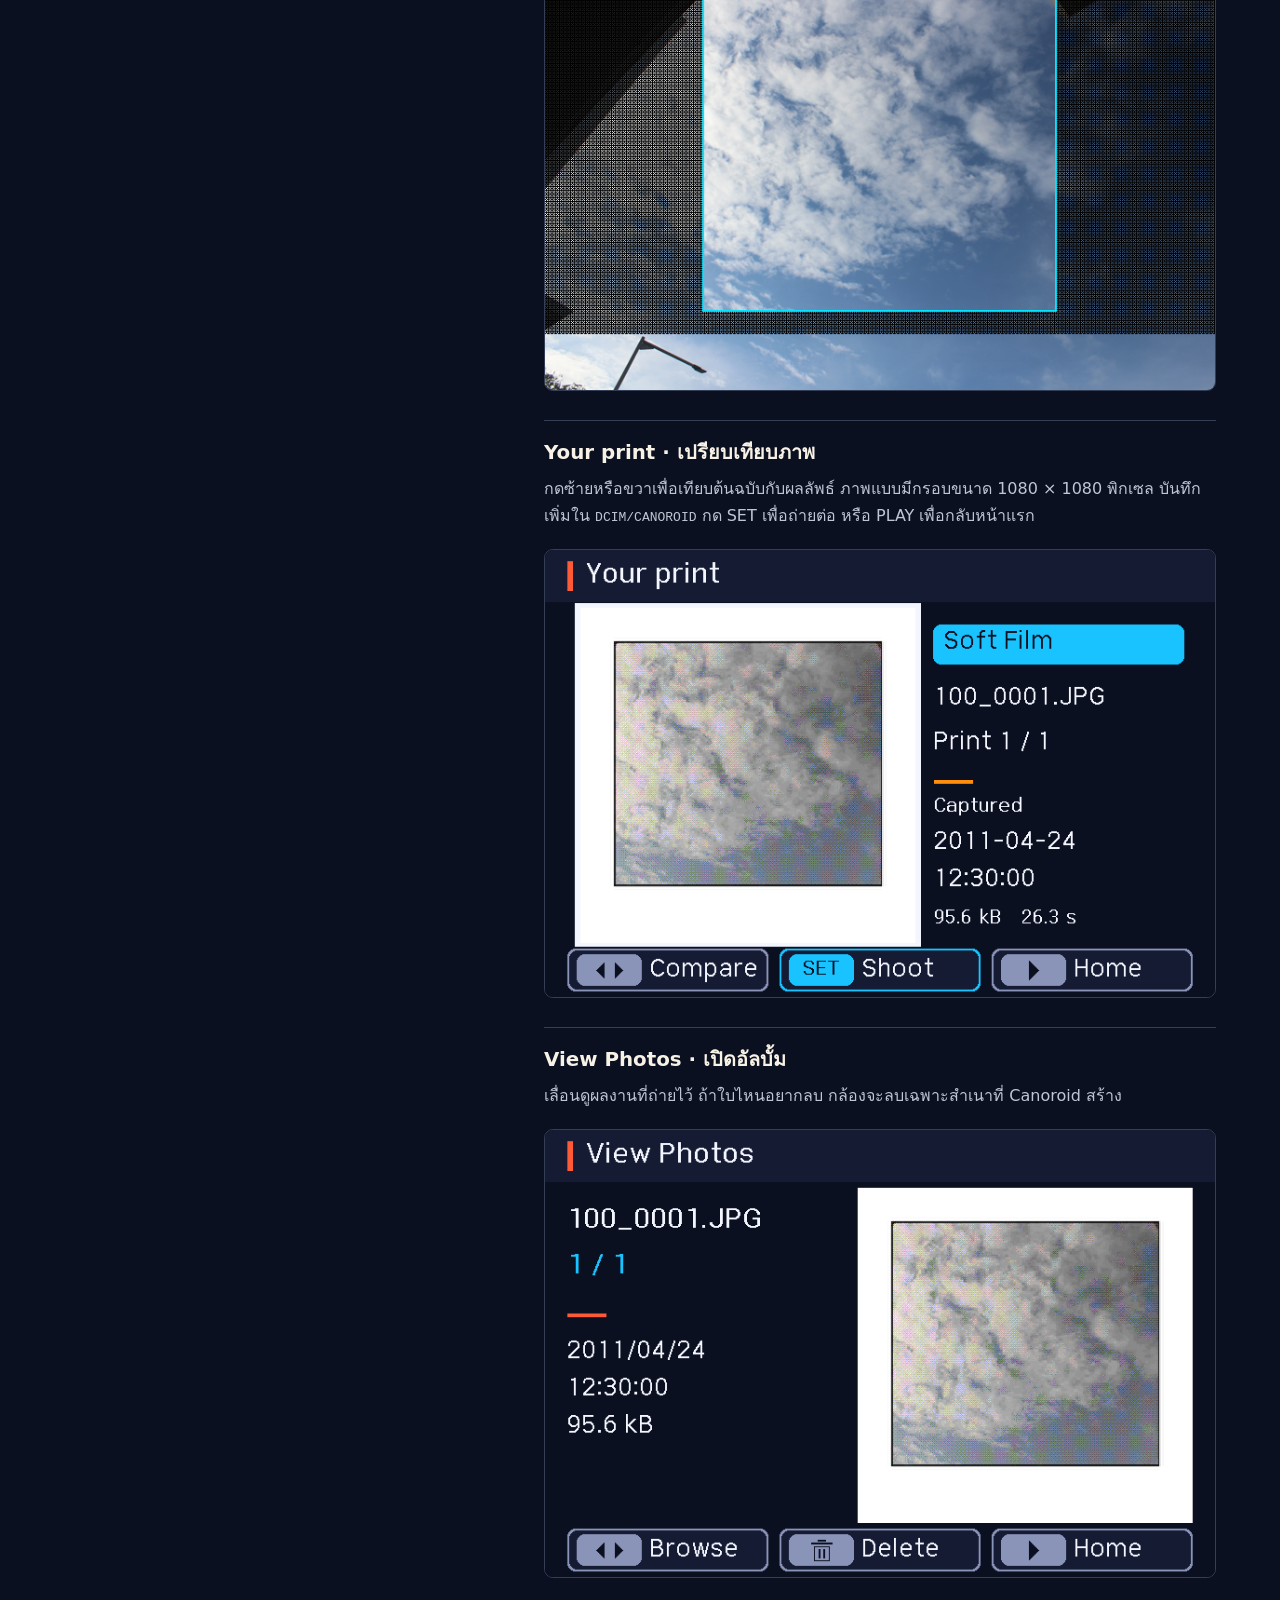
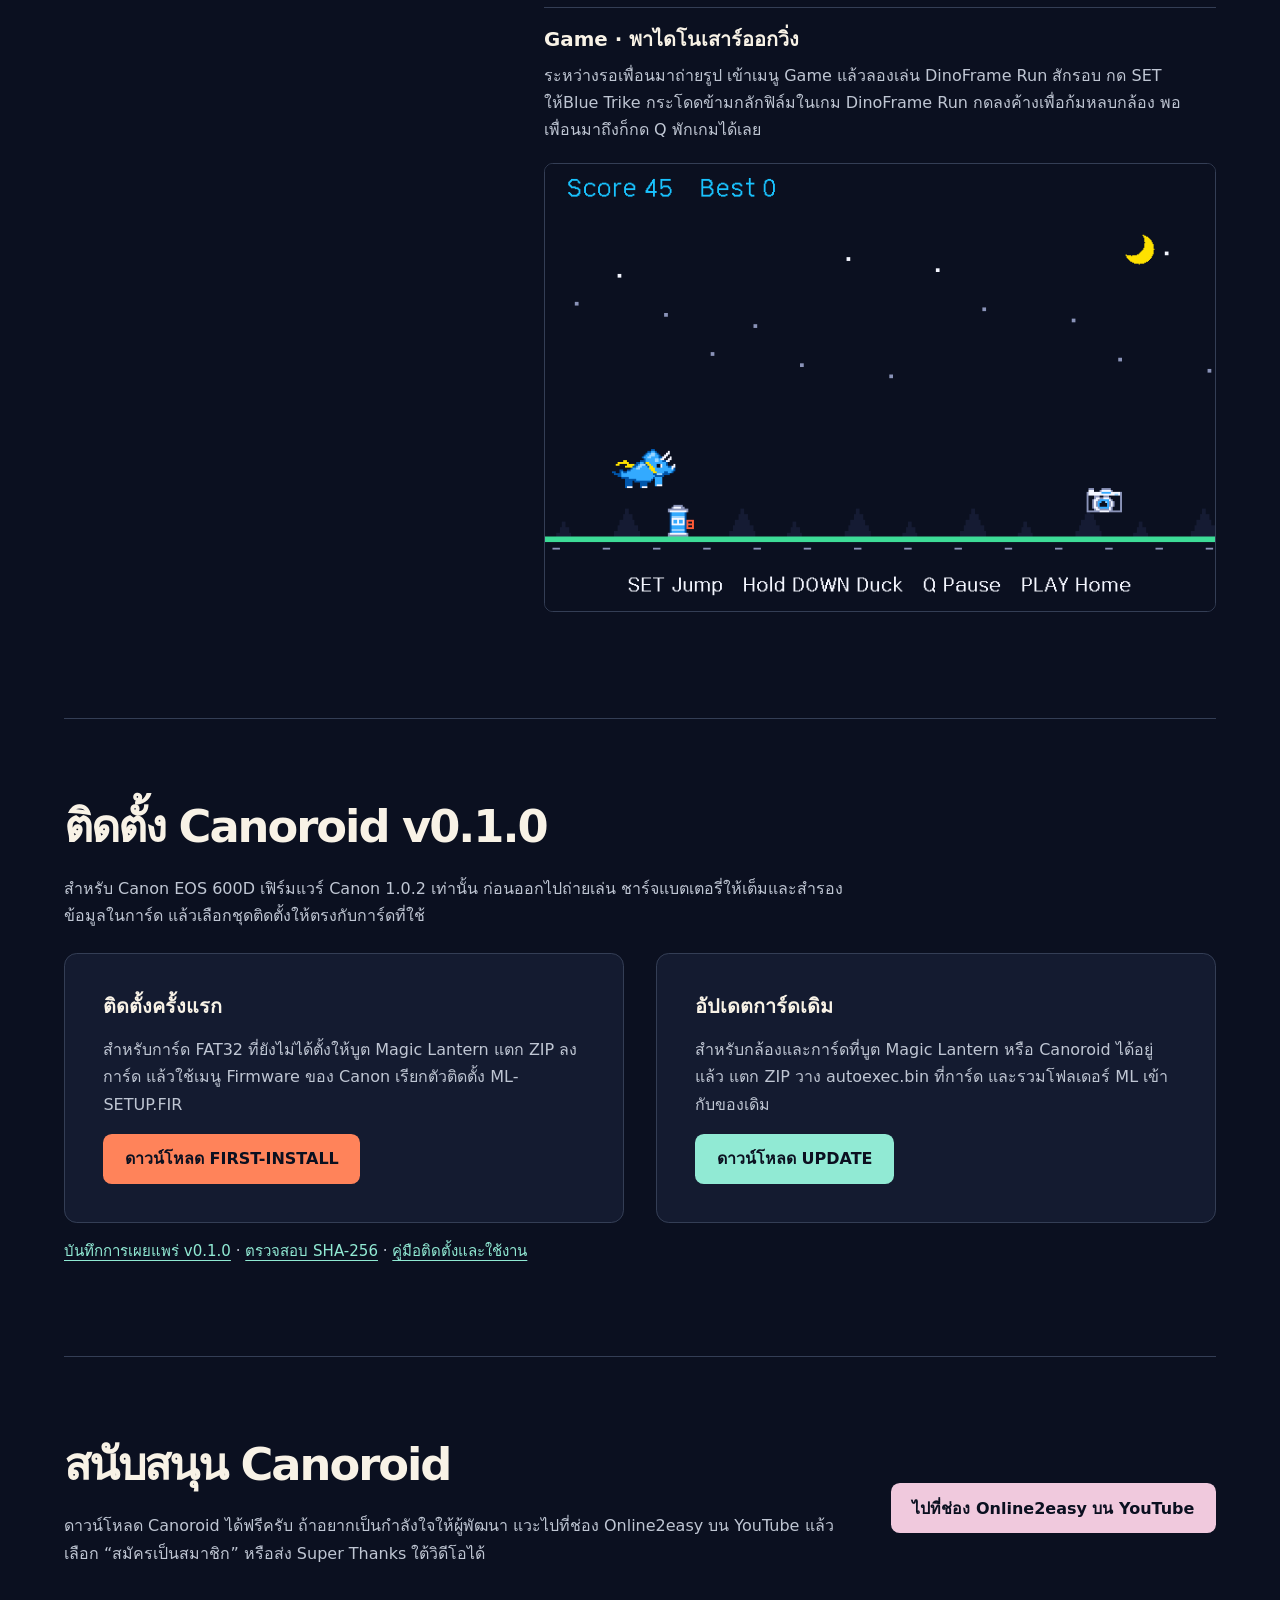
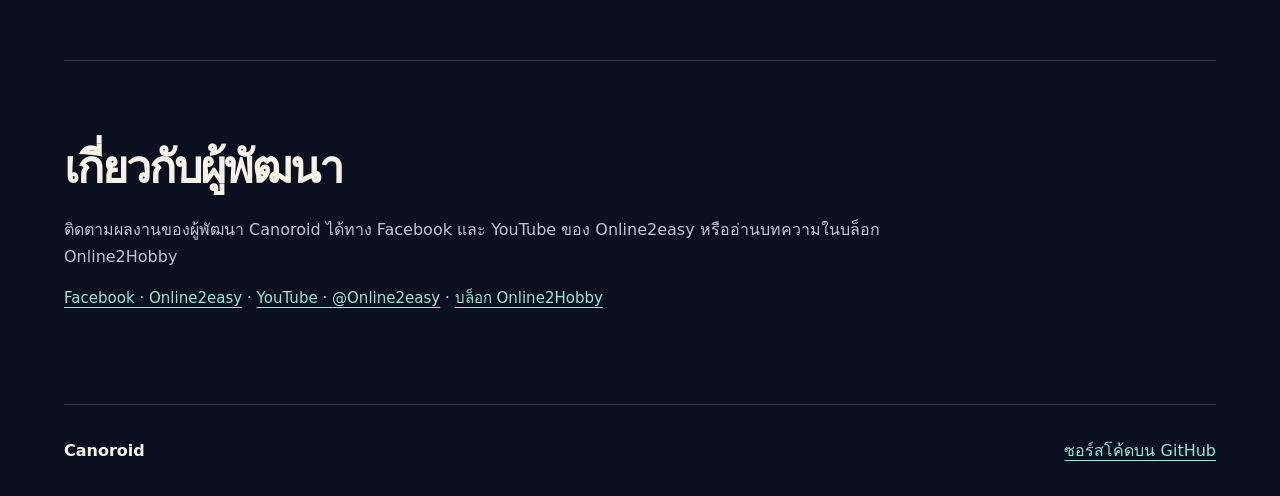
==== commit cda1f99b: "Use content-addressed, expandable firmware screens in the guide" ====
--- a/index.html
+++ b/index.html
@@ -1,5 +1,5 @@
 <!doctype html>
-<html lang="th"><head><meta charset="utf-8"><meta name="viewport" content="width=device-width,initial-scale=1"><meta name="theme-color" content="#0b1020"><title>Canoroid — ภาพ instant จาก Canon EOS 600D</title><meta name="description" content="เลือกโทนฟิล์ม ใส่กรอบ และดูภาพบน Canon EOS 600D คู่มือภาษาไทยและดาวน์โหลด Canoroid v0.1.0"><link rel="stylesheet" href="style.css">
+<html lang="th"><head><meta charset="utf-8"><meta name="viewport" content="width=device-width,initial-scale=1"><meta name="theme-color" content="#0b1020"><title>Canoroid — ภาพ instant จาก Canon EOS 600D</title><meta name="description" content="เลือกโทนฟิล์ม ใส่กรอบ และดูภาพบน Canon EOS 600D คู่มือภาษาไทยและดาวน์โหลด Canoroid v0.1.0"><link rel="stylesheet" href="style.css?v=guide2">
 <header><nav><a class="brand" href="#top" lang="en"><i></i>Canoroid</a><div><a href="#tones">โทนภาพ</a><a href="#guide">วิธีใช้</a><a href="#developer">เกี่ยวกับผู้พัฒนา</a><a href="#support">สนับสนุน</a><a class="navdl" href="#download">ดาวน์โหลด</a><a href="en.html" hreflang="en" lang="en" class="language">English</a></div></nav></header>
 <main id="top"><section class="hero"><div><p class="spec">CANON EOS 600D   /   FW 1.0.2</p><h1>Canoroid</h1><p class="tag">Turn your EOS into an instant cam</p><p>EOS 600D ของใครนอนเหงาอยู่ในตู้บ้าง? หยิบมาปัดฝุ่นแล้วออกไปถ่ายเล่นกัน! Canoroid เอาชื่อ Canon มาผสมกับ Polaroid ให้กล้องตัวเก๋าทำภาพโทนฟิล์มพร้อมกรอบได้จากหลังกล้อง แถมยังเก็บรูปต้นฉบับไว้บนการ์ดให้ด้วย</p><a class="button" href="#download">ดาวน์โหลด v0.1.0</a></div><img fetchpriority="high" width="1000" height="670" src="hero.webp" alt="ภาพประกอบกล้องอินสแตนต์สีครีมแถบรุ้งและภาพพิมพ์ริมทะเล"></section>
 <section class="credits"><h2>ที่มาของ Canoroid</h2><p>Canoroid เริ่มจากความอยากให้ EOS 600D ทำภาพใส่กรอบได้ตั้งแต่หลังกล้อง เราเขียนหน้าจอและขั้นตอนถ่ายสำหรับงานนี้บนฐาน Magic Lantern ใช้ตัวแปลง JPEG ของ Independent JPEG Group และศึกษาเทคนิคการแสดงผลจาก M-Film</p>
@@ -10,12 +10,12 @@
 <figure><img src="tone3.webp" width="400" height="400" alt="ตัวอย่างภาพโทน Amber Film"><figcaption><strong>Amber Film</strong>ย้อมสีแดงส้มแบบฟิล์ม</figcaption></figure>
 <figure><img src="tone4.webp" width="400" height="400" alt="ตัวอย่างภาพโทน Grainy B&amp;W"><figcaption><strong>Grainy B&amp;W</strong>ขาวดำคอนทราสต์สูง มีเกรน</figcaption></figure></div></section>
 <section class="split" id="guide"><div><h2>มาสนุกกับกล้องสไตล์ Polaroid</h2><p>ลองเริ่มจากของใกล้ตัวสักชิ้น แก้วกาแฟใบโปรดหรือเจ้าแมวที่นอนเฝ้าตู้กล้องก็ได้ หมุนแป้นไปที่ P, Av, Tv หรือ M แล้วเลือก JPEG หรือ RAW+JPEG ถ้าอยากเก็บไฟล์ RAW ด้วย</p><p>ภาพหน้าจอสร้างจากโค้ดวาดหน้าจอของ Canoroid v0.1.0 โดยใช้ภาพถ่ายและข้อมูลตัวอย่าง</p></div><div class="steps">
-<article><img src="guide/home.webp" width="720" height="480" loading="lazy" alt="หน้าแรกพร้อมรายการโทนสี"><h3>เปิด Canoroid</h3><p>จากหน้าถ่ายภาพ Canon กดปุ่มถังขยะ ครั้งแรกหลังเปิดกล้องจะเห็นหน้าปก 1 วินาที ครั้งต่อไปเข้าหน้าเลือกโทนทันที</p></article>
-<article><img src="guide/frames.webp" width="720" height="480" loading="lazy" alt="ตัวอย่างกรอบสามแบบในหน้าเลือกกรอบ"><h3>Film tones · เลือกโทนและกรอบ</h3><p>วันนี้อยากได้ภาพอารมณ์ไหน? ลอง Soft Film กับแสงเช้านุ่ม ๆ หรือ Vivid Color กับของเล่นสีสด ใช้ปุ่มทิศทางแล้วกด SET เลือกโทน จากนั้นลองเลื่อนดูกรอบทั้งเก้าแบบ เลือก No Frame เมื่อต้องการเฉพาะสีและขนาดเต็มของ JPEG ต้นฉบับ</p></article>
-<article><img src="guide/live.webp" width="720" height="480" loading="lazy" alt="เส้นไกด์สีฟ้าครอบพื้นที่เล็งภาพ"><h3>Live View · เล็งแล้วถ่าย</h3><p>กด SET เพื่อเข้า Live View ใช้เส้นกรอบเล็งภาพแล้วกดชัตเตอร์ทีละใบ รอให้กล้องทำภาพเสร็จก่อนถ่ายใบถัดไป</p></article>
-<article><img src="guide/result.webp" width="720" height="480" loading="lazy" alt="ภาพใส่กรอบและปุ่มเปรียบเทียบ"><h3>Your print · เปรียบเทียบภาพ</h3><p>กดซ้ายหรือขวาเพื่อเทียบต้นฉบับกับผลลัพธ์ ภาพแบบมีกรอบขนาด 1080 × 1080 พิกเซล บันทึกเพิ่มใน <code>DCIM/CANOROID</code> กด SET เพื่อถ่ายต่อ หรือ PLAY เพื่อกลับหน้าแรก</p></article>
-<article><img src="guide/photos.webp" width="720" height="480" loading="lazy" alt="อัลบั้มภาพพร้อมปุ่มเลื่อนดูและลบ"><h3>View Photos · เปิดอัลบั้ม</h3><p>เลื่อนดูผลงานที่ถ่ายไว้ ถ้าใบไหนอยากลบ กล้องจะลบเฉพาะสำเนาที่ Canoroid สร้าง</p></article>
-<article><img src="guide/game.webp" width="720" height="480" loading="lazy" alt="Blue Trike กระโดดข้ามกลักฟิล์มในเกม DinoFrame Run"><h3>Game · พาไดโนเสาร์ออกวิ่ง</h3><p>ระหว่างรอเพื่อนมาถ่ายรูป เข้าเมนู Game แล้วลองเล่น DinoFrame Run สักรอบ กด SET ให้Blue Trike กระโดดข้ามกลักฟิล์มในเกม DinoFrame Run กดลงค้างเพื่อก้มหลบกล้อง พอเพื่อนมาถึงก็กด Q พักเกมได้เลย</p></article></div></section>
+<article><a class="screen-link" href="guide/home.35c10fb0ef.webp" title="เปิดภาพหน้าจอขนาดเต็ม"><img src="guide/home.35c10fb0ef.webp" width="720" height="480" loading="lazy" alt="หน้าแรกพร้อมรายการโทนสี"></a><h3>เปิด Canoroid</h3><p>จากหน้าถ่ายภาพ Canon กดปุ่มถังขยะ ครั้งแรกหลังเปิดกล้องจะเห็นหน้าปก 1 วินาที ครั้งต่อไปเข้าหน้าเลือกโทนทันที</p></article>
+<article><a class="screen-link" href="guide/frames.f256ffbc16.webp" title="เปิดภาพหน้าจอขนาดเต็ม"><img src="guide/frames.f256ffbc16.webp" width="720" height="480" loading="lazy" alt="ตัวอย่างกรอบสามแบบในหน้าเลือกกรอบ"></a><h3>Film tones · เลือกโทนและกรอบ</h3><p>วันนี้อยากได้ภาพอารมณ์ไหน? ลอง Soft Film กับแสงเช้านุ่ม ๆ หรือ Vivid Color กับของเล่นสีสด ใช้ปุ่มทิศทางแล้วกด SET เลือกโทน จากนั้นลองเลื่อนดูกรอบทั้งเก้าแบบ เลือก No Frame เมื่อต้องการเฉพาะสีและขนาดเต็มของ JPEG ต้นฉบับ</p></article>
+<article><a class="screen-link" href="guide/live.c01cdbdd7e.webp" title="เปิดภาพหน้าจอขนาดเต็ม"><img src="guide/live.c01cdbdd7e.webp" width="720" height="480" loading="lazy" alt="เส้นไกด์สีฟ้าครอบพื้นที่เล็งภาพ"></a><h3>Live View · เล็งแล้วถ่าย</h3><p>กด SET เพื่อเข้า Live View ใช้เส้นกรอบเล็งภาพแล้วกดชัตเตอร์ทีละใบ รอให้กล้องทำภาพเสร็จก่อนถ่ายใบถัดไป</p></article>
+<article><a class="screen-link" href="guide/result.06f97ba31c.webp" title="เปิดภาพหน้าจอขนาดเต็ม"><img src="guide/result.06f97ba31c.webp" width="720" height="480" loading="lazy" alt="ภาพใส่กรอบและปุ่มเปรียบเทียบ"></a><h3>Your print · เปรียบเทียบภาพ</h3><p>กดซ้ายหรือขวาเพื่อเทียบต้นฉบับกับผลลัพธ์ ภาพแบบมีกรอบขนาด 1080 × 1080 พิกเซล บันทึกเพิ่มใน <code>DCIM/CANOROID</code> กด SET เพื่อถ่ายต่อ หรือ PLAY เพื่อกลับหน้าแรก</p></article>
+<article><a class="screen-link" href="guide/photos.c753885eec.webp" title="เปิดภาพหน้าจอขนาดเต็ม"><img src="guide/photos.c753885eec.webp" width="720" height="480" loading="lazy" alt="อัลบั้มภาพพร้อมปุ่มเลื่อนดูและลบ"></a><h3>View Photos · เปิดอัลบั้ม</h3><p>เลื่อนดูผลงานที่ถ่ายไว้ ถ้าใบไหนอยากลบ กล้องจะลบเฉพาะสำเนาที่ Canoroid สร้าง</p></article>
+<article><a class="screen-link" href="guide/game.80b33c57ed.webp" title="เปิดภาพหน้าจอขนาดเต็ม"><img src="guide/game.80b33c57ed.webp" width="720" height="480" loading="lazy" alt="Blue Trike กระโดดข้ามกลักฟิล์มในเกม DinoFrame Run"></a><h3>Game · พาไดโนเสาร์ออกวิ่ง</h3><p>ระหว่างรอเพื่อนมาถ่ายรูป เข้าเมนู Game แล้วลองเล่น DinoFrame Run สักรอบ กด SET ให้Blue Trike กระโดดข้ามกลักฟิล์มในเกม DinoFrame Run กดลงค้างเพื่อก้มหลบกล้อง พอเพื่อนมาถึงก็กด Q พักเกมได้เลย</p></article></div></section>
 <section id="download"><h2>ติดตั้ง Canoroid v0.1.0</h2><p>สำหรับ Canon EOS 600D เฟิร์มแวร์ Canon 1.0.2 เท่านั้น ก่อนออกไปถ่ายเล่น ชาร์จแบตเตอรี่ให้เต็มและสำรองข้อมูลในการ์ด แล้วเลือกชุดติดตั้งให้ตรงกับการ์ดที่ใช้</p><div class="options">
 <article><h3>ติดตั้งครั้งแรก</h3><p>สำหรับการ์ด FAT32 ที่ยังไม่ได้ตั้งให้บูต Magic Lantern แตก ZIP ลงการ์ด แล้วใช้เมนู Firmware ของ Canon เรียกตัวติดตั้ง ML-SETUP.FIR</p><a class="button" href="https://raw.githubusercontent.com/pongallery/Canoroid/v0.1.0/downloads/Canoroid-v0.1.0-FIRST-INSTALL.zip">ดาวน์โหลด FIRST-INSTALL</a></article>
 <article><h3>อัปเดตการ์ดเดิม</h3><p>สำหรับกล้องและการ์ดที่บูต Magic Lantern หรือ Canoroid ได้อยู่แล้ว แตก ZIP วาง autoexec.bin ที่การ์ด และรวมโฟลเดอร์ ML เข้ากับของเดิม</p><a class="button light" href="https://raw.githubusercontent.com/pongallery/Canoroid/v0.1.0/downloads/Canoroid-v0.1.0-UPDATE.zip">ดาวน์โหลด UPDATE</a></article></div>
--- a/style.css
+++ b/style.css
@@ -8,3 +8,8 @@
   .steps article { display: flex; flex-direction: column; }
   .steps article img { order: 1; width: 100%; max-width: 360px; margin: .5rem 0 0; }
 }
+
+.steps .screen-link { display: block; width: min(100%, 720px); margin: .75rem 0; cursor: zoom-in; }
+.steps .screen-link img { display: block; float: none; width: 100%; max-width: none; height: auto; margin: 0; }
+.steps article { display: flex; flex-direction: column; }
+.steps .screen-link { order: 1; }
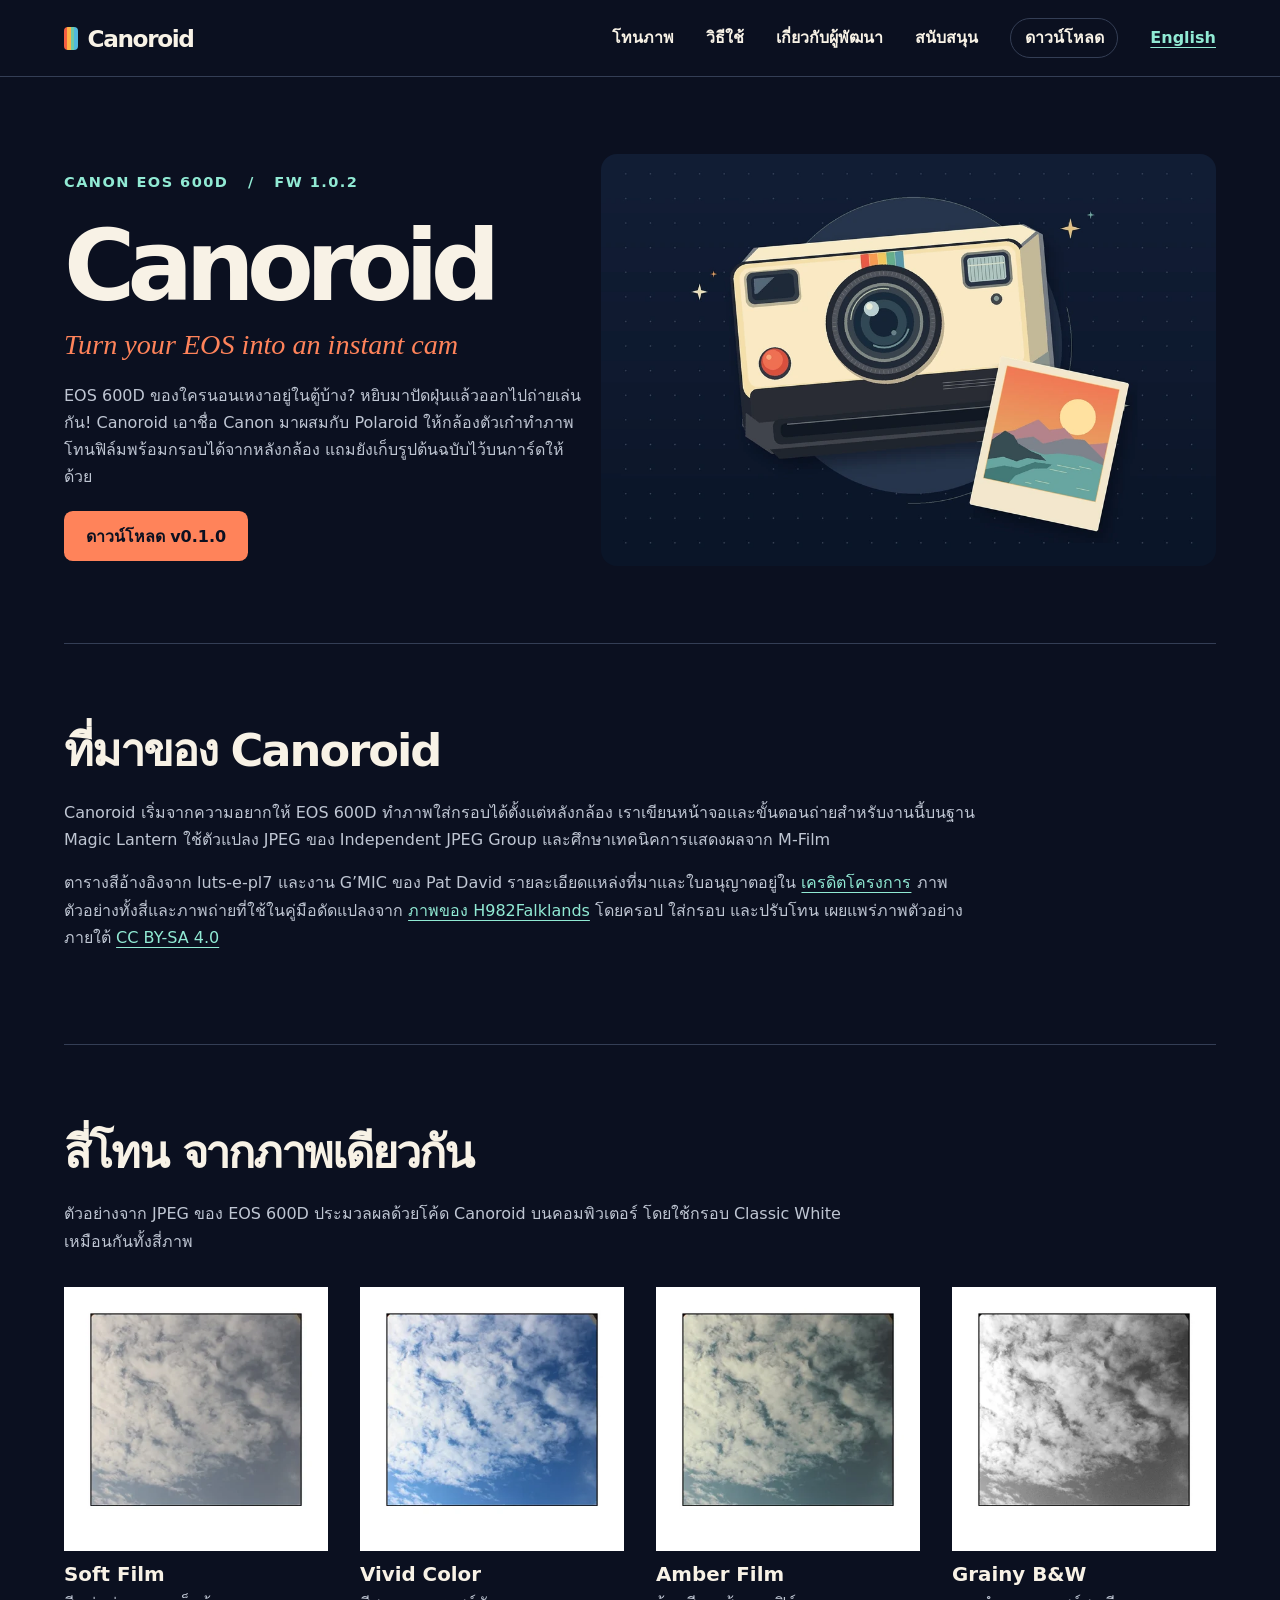
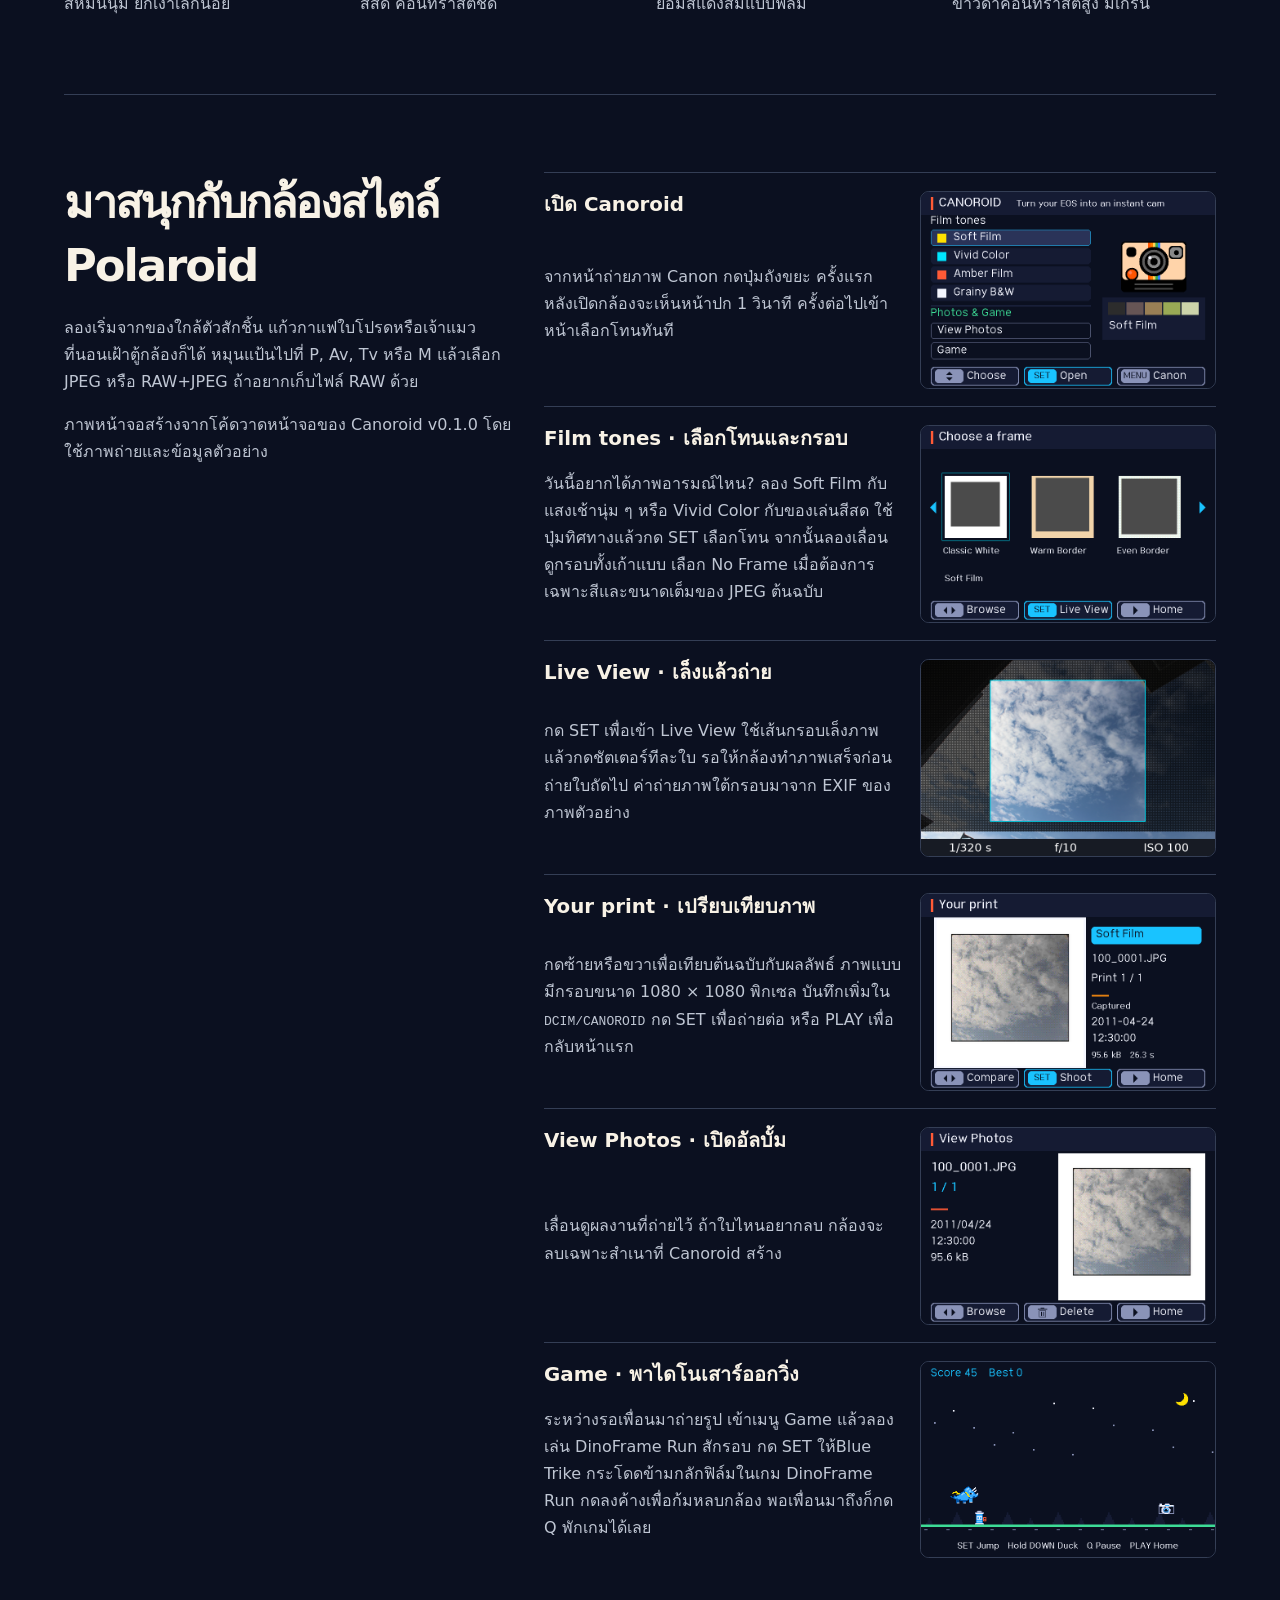
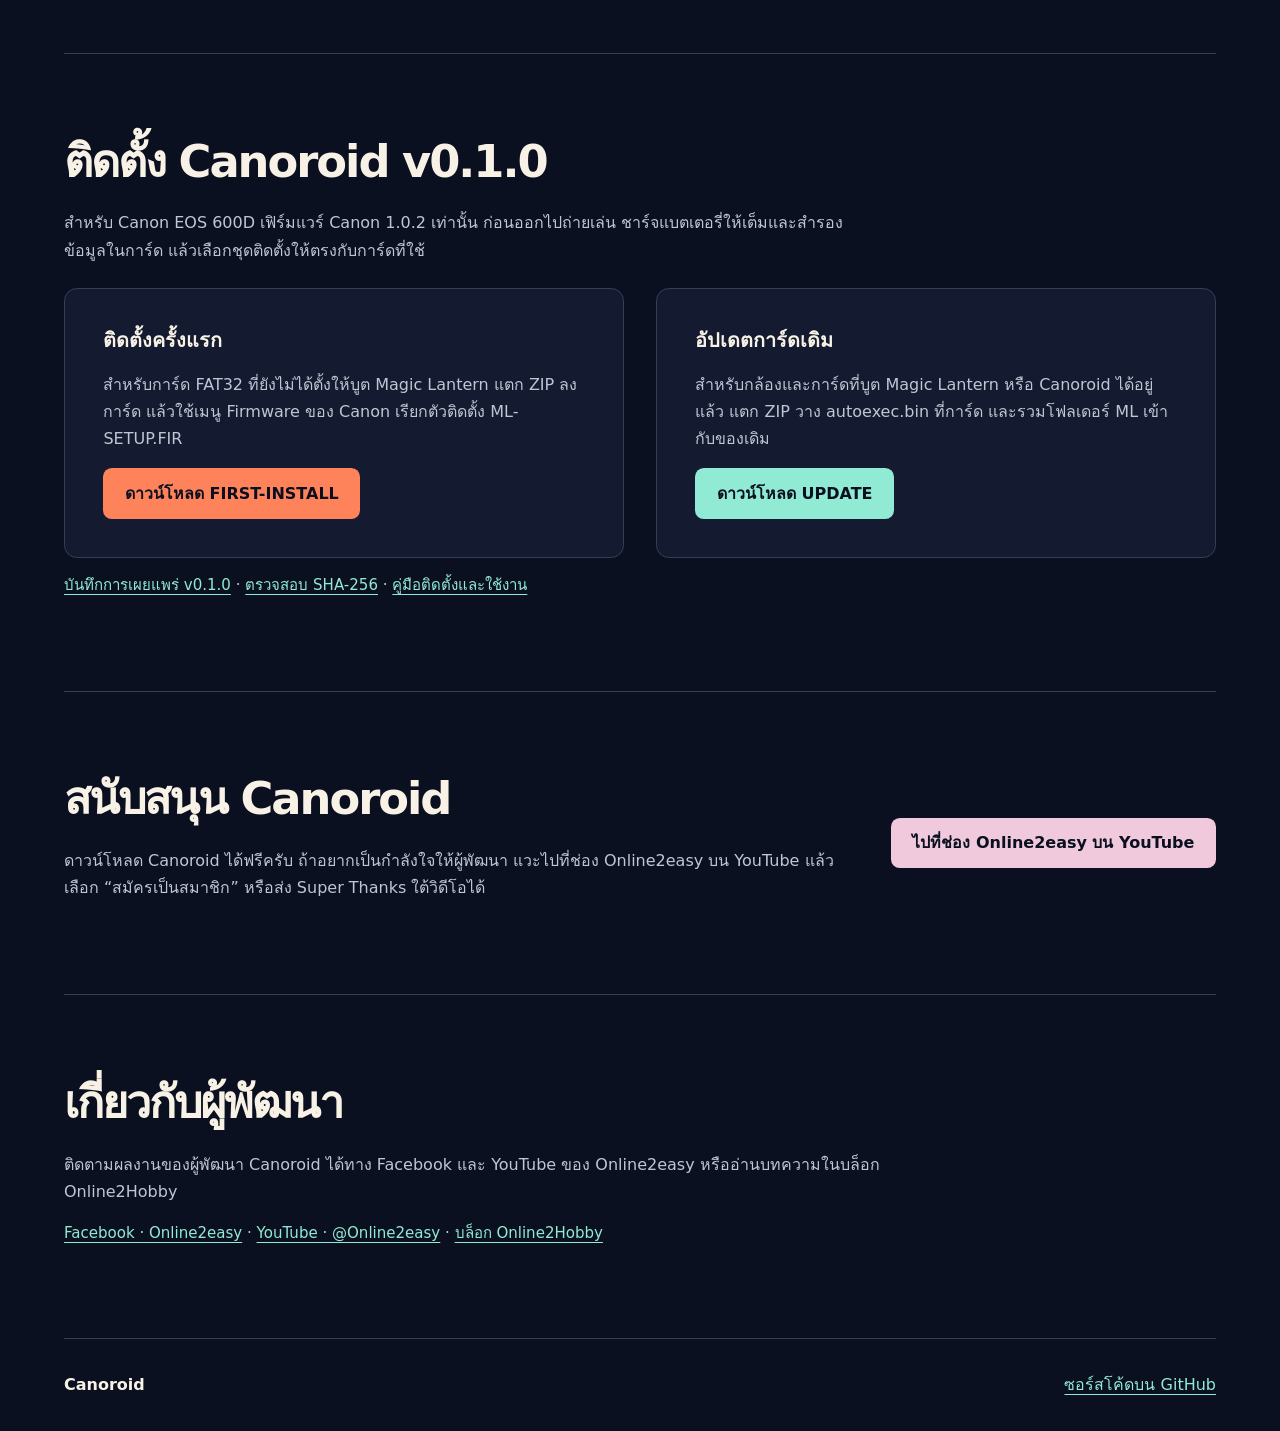
==== commit 8e5725de: "Compact guide thumbnails and show measured sample exposure in Live View" ====
--- a/index.html
+++ b/index.html
@@ -1,5 +1,5 @@
 <!doctype html>
-<html lang="th"><head><meta charset="utf-8"><meta name="viewport" content="width=device-width,initial-scale=1"><meta name="theme-color" content="#0b1020"><title>Canoroid — ภาพ instant จาก Canon EOS 600D</title><meta name="description" content="เลือกโทนฟิล์ม ใส่กรอบ และดูภาพบน Canon EOS 600D คู่มือภาษาไทยและดาวน์โหลด Canoroid v0.1.0"><link rel="stylesheet" href="style.css?v=guide2">
+<html lang="th"><head><meta charset="utf-8"><meta name="viewport" content="width=device-width,initial-scale=1"><meta name="theme-color" content="#0b1020"><title>Canoroid — ภาพ instant จาก Canon EOS 600D</title><meta name="description" content="เลือกโทนฟิล์ม ใส่กรอบ และดูภาพบน Canon EOS 600D คู่มือภาษาไทยและดาวน์โหลด Canoroid v0.1.0"><link rel="stylesheet" href="style.css?v=guide3">
 <header><nav><a class="brand" href="#top" lang="en"><i></i>Canoroid</a><div><a href="#tones">โทนภาพ</a><a href="#guide">วิธีใช้</a><a href="#developer">เกี่ยวกับผู้พัฒนา</a><a href="#support">สนับสนุน</a><a class="navdl" href="#download">ดาวน์โหลด</a><a href="en.html" hreflang="en" lang="en" class="language">English</a></div></nav></header>
 <main id="top"><section class="hero"><div><p class="spec">CANON EOS 600D   /   FW 1.0.2</p><h1>Canoroid</h1><p class="tag">Turn your EOS into an instant cam</p><p>EOS 600D ของใครนอนเหงาอยู่ในตู้บ้าง? หยิบมาปัดฝุ่นแล้วออกไปถ่ายเล่นกัน! Canoroid เอาชื่อ Canon มาผสมกับ Polaroid ให้กล้องตัวเก๋าทำภาพโทนฟิล์มพร้อมกรอบได้จากหลังกล้อง แถมยังเก็บรูปต้นฉบับไว้บนการ์ดให้ด้วย</p><a class="button" href="#download">ดาวน์โหลด v0.1.0</a></div><img fetchpriority="high" width="1000" height="670" src="hero.webp" alt="ภาพประกอบกล้องอินสแตนต์สีครีมแถบรุ้งและภาพพิมพ์ริมทะเล"></section>
 <section class="credits"><h2>ที่มาของ Canoroid</h2><p>Canoroid เริ่มจากความอยากให้ EOS 600D ทำภาพใส่กรอบได้ตั้งแต่หลังกล้อง เราเขียนหน้าจอและขั้นตอนถ่ายสำหรับงานนี้บนฐาน Magic Lantern ใช้ตัวแปลง JPEG ของ Independent JPEG Group และศึกษาเทคนิคการแสดงผลจาก M-Film</p>
@@ -12,7 +12,7 @@
 <section class="split" id="guide"><div><h2>มาสนุกกับกล้องสไตล์ Polaroid</h2><p>ลองเริ่มจากของใกล้ตัวสักชิ้น แก้วกาแฟใบโปรดหรือเจ้าแมวที่นอนเฝ้าตู้กล้องก็ได้ หมุนแป้นไปที่ P, Av, Tv หรือ M แล้วเลือก JPEG หรือ RAW+JPEG ถ้าอยากเก็บไฟล์ RAW ด้วย</p><p>ภาพหน้าจอสร้างจากโค้ดวาดหน้าจอของ Canoroid v0.1.0 โดยใช้ภาพถ่ายและข้อมูลตัวอย่าง</p></div><div class="steps">
 <article><a class="screen-link" href="guide/home.35c10fb0ef.webp" title="เปิดภาพหน้าจอขนาดเต็ม"><img src="guide/home.35c10fb0ef.webp" width="720" height="480" loading="lazy" alt="หน้าแรกพร้อมรายการโทนสี"></a><h3>เปิด Canoroid</h3><p>จากหน้าถ่ายภาพ Canon กดปุ่มถังขยะ ครั้งแรกหลังเปิดกล้องจะเห็นหน้าปก 1 วินาที ครั้งต่อไปเข้าหน้าเลือกโทนทันที</p></article>
 <article><a class="screen-link" href="guide/frames.f256ffbc16.webp" title="เปิดภาพหน้าจอขนาดเต็ม"><img src="guide/frames.f256ffbc16.webp" width="720" height="480" loading="lazy" alt="ตัวอย่างกรอบสามแบบในหน้าเลือกกรอบ"></a><h3>Film tones · เลือกโทนและกรอบ</h3><p>วันนี้อยากได้ภาพอารมณ์ไหน? ลอง Soft Film กับแสงเช้านุ่ม ๆ หรือ Vivid Color กับของเล่นสีสด ใช้ปุ่มทิศทางแล้วกด SET เลือกโทน จากนั้นลองเลื่อนดูกรอบทั้งเก้าแบบ เลือก No Frame เมื่อต้องการเฉพาะสีและขนาดเต็มของ JPEG ต้นฉบับ</p></article>
-<article><a class="screen-link" href="guide/live.c01cdbdd7e.webp" title="เปิดภาพหน้าจอขนาดเต็ม"><img src="guide/live.c01cdbdd7e.webp" width="720" height="480" loading="lazy" alt="เส้นไกด์สีฟ้าครอบพื้นที่เล็งภาพ"></a><h3>Live View · เล็งแล้วถ่าย</h3><p>กด SET เพื่อเข้า Live View ใช้เส้นกรอบเล็งภาพแล้วกดชัตเตอร์ทีละใบ รอให้กล้องทำภาพเสร็จก่อนถ่ายใบถัดไป</p></article>
+<article><a class="screen-link" href="guide/live.0fa85965a6.webp" title="เปิดภาพหน้าจอขนาดเต็ม"><img src="guide/live.0fa85965a6.webp" width="720" height="480" loading="lazy" alt="เส้นไกด์สีฟ้าครอบพื้นที่เล็งภาพ"></a><h3>Live View · เล็งแล้วถ่าย</h3><p>กด SET เพื่อเข้า Live View ใช้เส้นกรอบเล็งภาพแล้วกดชัตเตอร์ทีละใบ รอให้กล้องทำภาพเสร็จก่อนถ่ายใบถัดไป ค่าถ่ายภาพใต้กรอบมาจาก EXIF ของภาพตัวอย่าง</p></article>
 <article><a class="screen-link" href="guide/result.06f97ba31c.webp" title="เปิดภาพหน้าจอขนาดเต็ม"><img src="guide/result.06f97ba31c.webp" width="720" height="480" loading="lazy" alt="ภาพใส่กรอบและปุ่มเปรียบเทียบ"></a><h3>Your print · เปรียบเทียบภาพ</h3><p>กดซ้ายหรือขวาเพื่อเทียบต้นฉบับกับผลลัพธ์ ภาพแบบมีกรอบขนาด 1080 × 1080 พิกเซล บันทึกเพิ่มใน <code>DCIM/CANOROID</code> กด SET เพื่อถ่ายต่อ หรือ PLAY เพื่อกลับหน้าแรก</p></article>
 <article><a class="screen-link" href="guide/photos.c753885eec.webp" title="เปิดภาพหน้าจอขนาดเต็ม"><img src="guide/photos.c753885eec.webp" width="720" height="480" loading="lazy" alt="อัลบั้มภาพพร้อมปุ่มเลื่อนดูและลบ"></a><h3>View Photos · เปิดอัลบั้ม</h3><p>เลื่อนดูผลงานที่ถ่ายไว้ ถ้าใบไหนอยากลบ กล้องจะลบเฉพาะสำเนาที่ Canoroid สร้าง</p></article>
 <article><a class="screen-link" href="guide/game.80b33c57ed.webp" title="เปิดภาพหน้าจอขนาดเต็ม"><img src="guide/game.80b33c57ed.webp" width="720" height="480" loading="lazy" alt="Blue Trike กระโดดข้ามกลักฟิล์มในเกม DinoFrame Run"></a><h3>Game · พาไดโนเสาร์ออกวิ่ง</h3><p>ระหว่างรอเพื่อนมาถ่ายรูป เข้าเมนู Game แล้วลองเล่น DinoFrame Run สักรอบ กด SET ให้Blue Trike กระโดดข้ามกลักฟิล์มในเกม DinoFrame Run กดลงค้างเพื่อก้มหลบกล้อง พอเพื่อนมาถึงก็กด Q พักเกมได้เลย</p></article></div></section>
--- a/style.css
+++ b/style.css
@@ -2,14 +2,12 @@
 
 nav, nav div { flex-wrap: wrap; }
 nav .language { color: var(--mint); text-decoration: underline; }
-.steps article { display: flow-root; }
-.steps article img { float: inline-end; width: 44%; max-width: 280px; height: auto; margin: 0 0 .7rem 1rem; border: 1px solid var(--line); border-radius: .55rem; }
+
+.steps article { display: grid; grid-template-columns: minmax(0, 1fr) min(44%, 320px); column-gap: 1.2rem; align-content: start; }
+.steps article h3, .steps article p { grid-column: 1; }
+.steps .screen-link { grid-column: 2; grid-row: 1 / span 2; align-self: start; cursor: zoom-in; }
+.steps .screen-link img { display: block; width: 100%; height: auto; border: 1px solid var(--line); border-radius: .55rem; }
 @media (max-width: 560px) {
   .steps article { display: flex; flex-direction: column; }
-  .steps article img { order: 1; width: 100%; max-width: 360px; margin: .5rem 0 0; }
+  .steps .screen-link { order: 1; width: min(100%, 300px); margin-top: .5rem; }
 }
-
-.steps .screen-link { display: block; width: min(100%, 720px); margin: .75rem 0; cursor: zoom-in; }
-.steps .screen-link img { display: block; float: none; width: 100%; max-width: none; height: auto; margin: 0; }
-.steps article { display: flex; flex-direction: column; }
-.steps .screen-link { order: 1; }
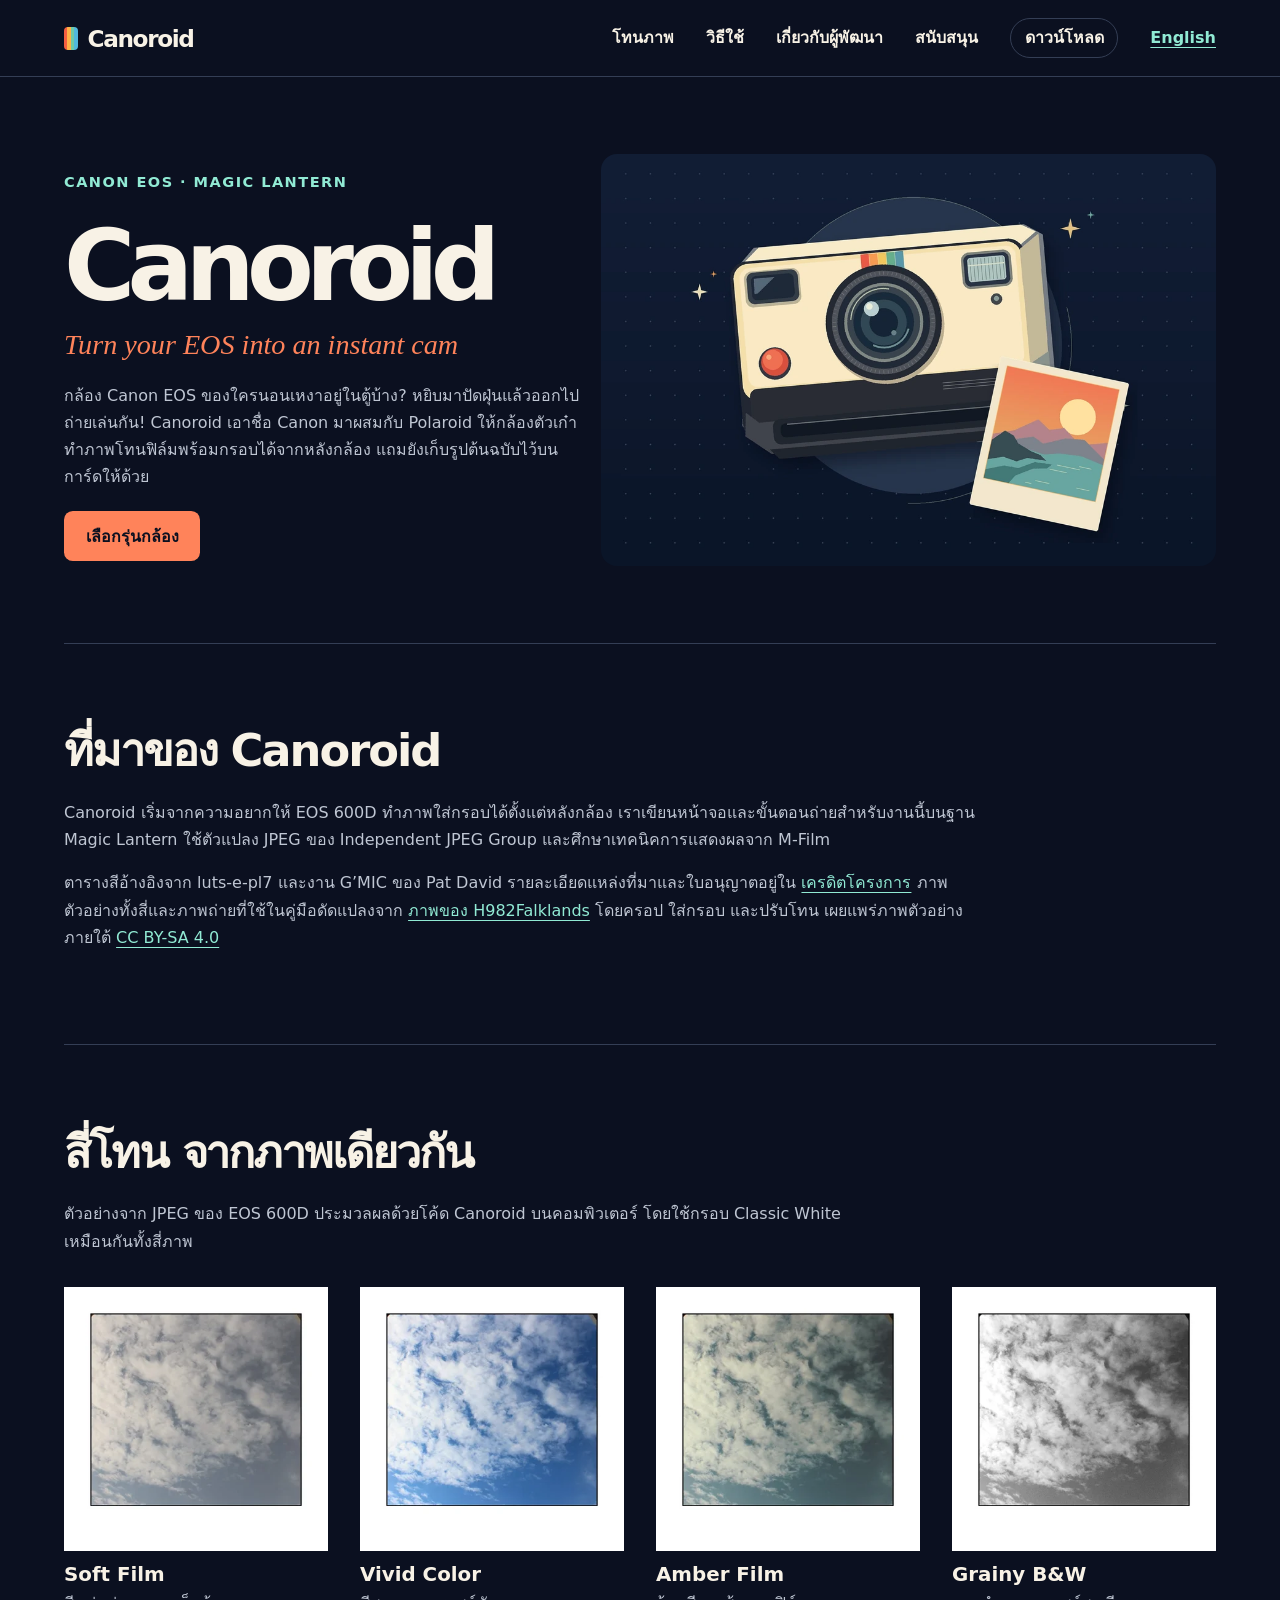
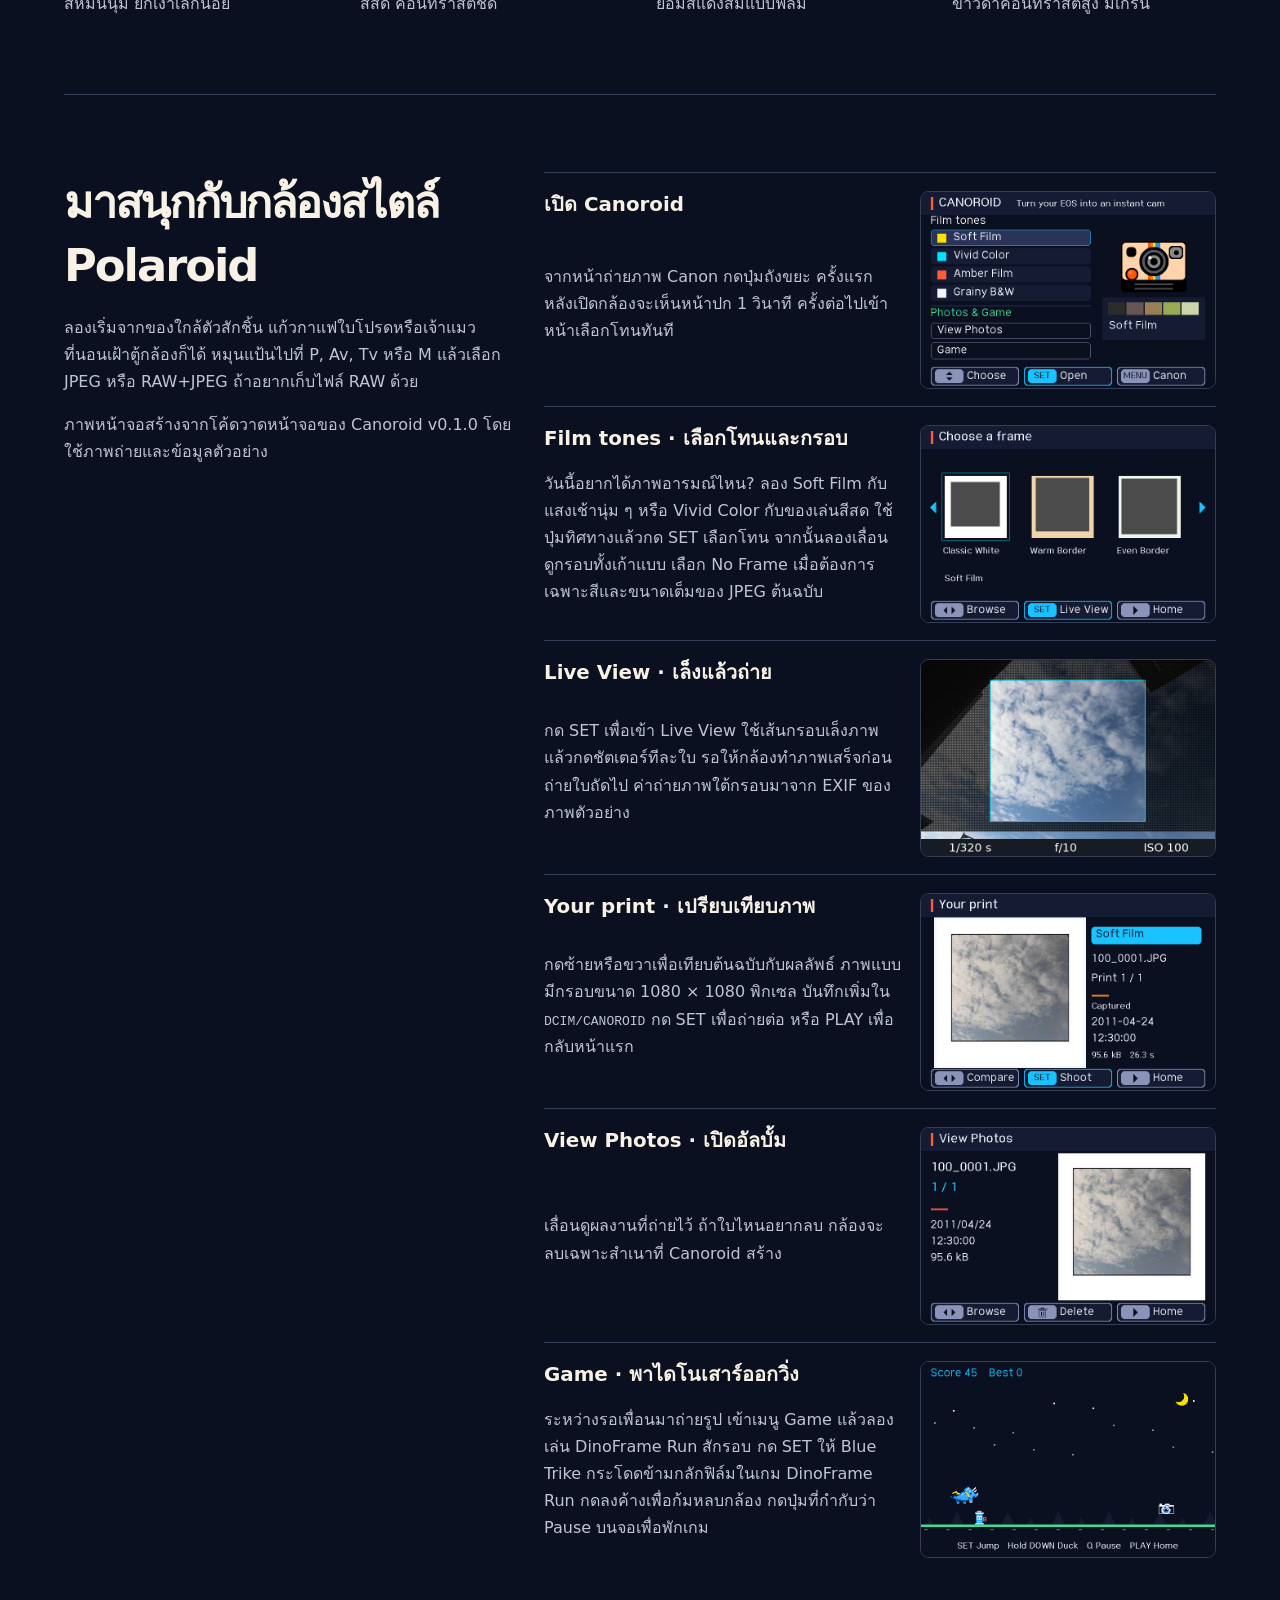
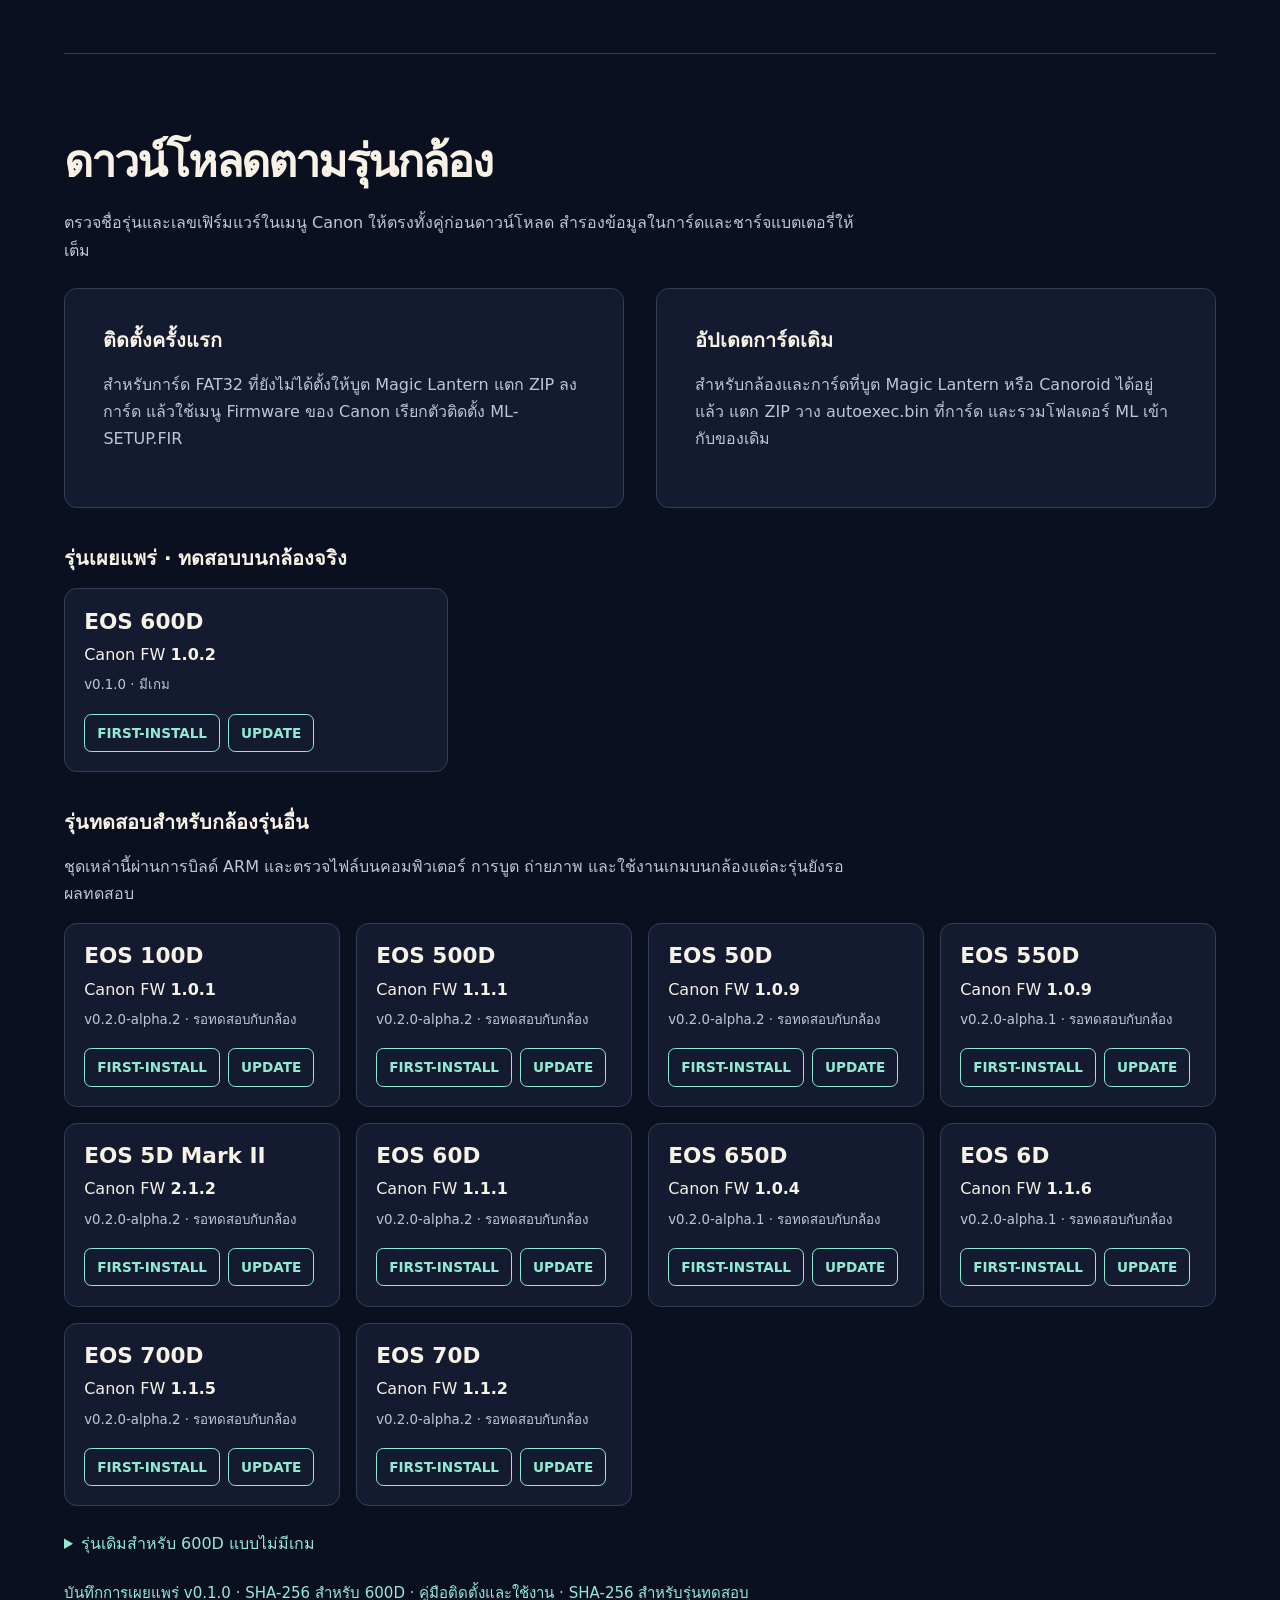
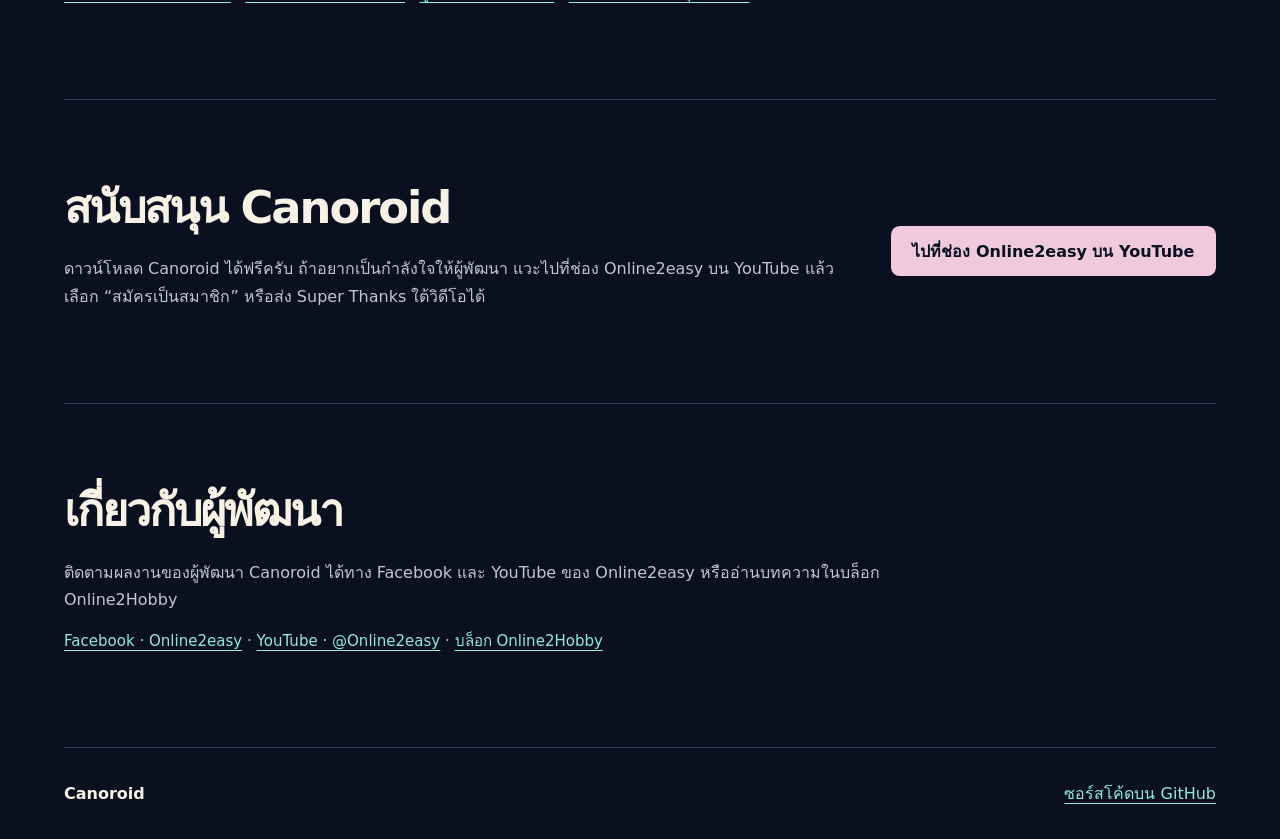
==== commit 6559d0f4: "Publish bilingual EOS camera download catalog" ====
--- a/index.html
+++ b/index.html
@@ -1,7 +1,7 @@
 <!doctype html>
-<html lang="th"><head><meta charset="utf-8"><meta name="viewport" content="width=device-width,initial-scale=1"><meta name="theme-color" content="#0b1020"><title>Canoroid — ภาพ instant จาก Canon EOS 600D</title><meta name="description" content="เลือกโทนฟิล์ม ใส่กรอบ และดูภาพบน Canon EOS 600D คู่มือภาษาไทยและดาวน์โหลด Canoroid v0.1.0"><link rel="stylesheet" href="style.css?v=guide3">
+<html lang="th"><head><meta charset="utf-8"><meta name="viewport" content="width=device-width,initial-scale=1"><meta name="theme-color" content="#0b1020"><title>Canoroid — ภาพโทนฟิล์มบนกล้อง Canon EOS</title><meta name="description" content="เลือกโทนฟิล์มและกรอบภาพบนกล้อง Canon EOS ดูรายชื่อกล้อง เฟิร์มแวร์ที่ตรงรุ่น และดาวน์โหลด Canoroid"><link rel="stylesheet" href="style.css?v=cameras1">
 <header><nav><a class="brand" href="#top" lang="en"><i></i>Canoroid</a><div><a href="#tones">โทนภาพ</a><a href="#guide">วิธีใช้</a><a href="#developer">เกี่ยวกับผู้พัฒนา</a><a href="#support">สนับสนุน</a><a class="navdl" href="#download">ดาวน์โหลด</a><a href="en.html" hreflang="en" lang="en" class="language">English</a></div></nav></header>
-<main id="top"><section class="hero"><div><p class="spec">CANON EOS 600D   /   FW 1.0.2</p><h1>Canoroid</h1><p class="tag">Turn your EOS into an instant cam</p><p>EOS 600D ของใครนอนเหงาอยู่ในตู้บ้าง? หยิบมาปัดฝุ่นแล้วออกไปถ่ายเล่นกัน! Canoroid เอาชื่อ Canon มาผสมกับ Polaroid ให้กล้องตัวเก๋าทำภาพโทนฟิล์มพร้อมกรอบได้จากหลังกล้อง แถมยังเก็บรูปต้นฉบับไว้บนการ์ดให้ด้วย</p><a class="button" href="#download">ดาวน์โหลด v0.1.0</a></div><img fetchpriority="high" width="1000" height="670" src="hero.webp" alt="ภาพประกอบกล้องอินสแตนต์สีครีมแถบรุ้งและภาพพิมพ์ริมทะเล"></section>
+<main id="top"><section class="hero"><div><p class="spec">CANON EOS · MAGIC LANTERN</p><h1>Canoroid</h1><p class="tag">Turn your EOS into an instant cam</p><p>กล้อง Canon EOS ของใครนอนเหงาอยู่ในตู้บ้าง? หยิบมาปัดฝุ่นแล้วออกไปถ่ายเล่นกัน! Canoroid เอาชื่อ Canon มาผสมกับ Polaroid ให้กล้องตัวเก๋าทำภาพโทนฟิล์มพร้อมกรอบได้จากหลังกล้อง แถมยังเก็บรูปต้นฉบับไว้บนการ์ดให้ด้วย</p><a class="button" href="#download">เลือกรุ่นกล้อง</a></div><img fetchpriority="high" width="1000" height="670" src="hero.webp" alt="ภาพประกอบกล้องอินสแตนต์สีครีมแถบรุ้งและภาพพิมพ์ริมทะเล"></section>
 <section class="credits"><h2>ที่มาของ Canoroid</h2><p>Canoroid เริ่มจากความอยากให้ EOS 600D ทำภาพใส่กรอบได้ตั้งแต่หลังกล้อง เราเขียนหน้าจอและขั้นตอนถ่ายสำหรับงานนี้บนฐาน Magic Lantern ใช้ตัวแปลง JPEG ของ Independent JPEG Group และศึกษาเทคนิคการแสดงผลจาก M-Film</p>
 <p>ตารางสีอ้างอิงจาก luts-e-pl7 และงาน G’MIC ของ Pat David รายละเอียดแหล่งที่มาและใบอนุญาตอยู่ใน <a href="https://github.com/pongallery/Canoroid/blob/v0.1.0/firmware/CANOROID.md#%E0%B9%80%E0%B8%84%E0%B8%A3%E0%B8%94%E0%B8%B4%E0%B8%95">เครดิตโครงการ</a> ภาพตัวอย่างทั้งสี่และภาพถ่ายที่ใช้ในคู่มือดัดแปลงจาก <a href="https://commons.wikimedia.org/wiki/File:Canon_EOS_600D_Example.jpg">ภาพของ H982Falklands</a> โดยครอป ใส่กรอบ และปรับโทน เผยแพร่ภาพตัวอย่างภายใต้ <a href="https://creativecommons.org/licenses/by-sa/4.0/">CC BY-SA 4.0</a></p></section>
 <section id="tones"><h2>สี่โทน จากภาพเดียวกัน</h2><p>ตัวอย่างจาก JPEG ของ EOS 600D ประมวลผลด้วยโค้ด Canoroid บนคอมพิวเตอร์ โดยใช้กรอบ Classic White เหมือนกันทั้งสี่ภาพ</p><div class="prints">
@@ -15,11 +15,10 @@
 <article><a class="screen-link" href="guide/live.0fa85965a6.webp" title="เปิดภาพหน้าจอขนาดเต็ม"><img src="guide/live.0fa85965a6.webp" width="720" height="480" loading="lazy" alt="เส้นไกด์สีฟ้าครอบพื้นที่เล็งภาพ"></a><h3>Live View · เล็งแล้วถ่าย</h3><p>กด SET เพื่อเข้า Live View ใช้เส้นกรอบเล็งภาพแล้วกดชัตเตอร์ทีละใบ รอให้กล้องทำภาพเสร็จก่อนถ่ายใบถัดไป ค่าถ่ายภาพใต้กรอบมาจาก EXIF ของภาพตัวอย่าง</p></article>
 <article><a class="screen-link" href="guide/result.06f97ba31c.webp" title="เปิดภาพหน้าจอขนาดเต็ม"><img src="guide/result.06f97ba31c.webp" width="720" height="480" loading="lazy" alt="ภาพใส่กรอบและปุ่มเปรียบเทียบ"></a><h3>Your print · เปรียบเทียบภาพ</h3><p>กดซ้ายหรือขวาเพื่อเทียบต้นฉบับกับผลลัพธ์ ภาพแบบมีกรอบขนาด 1080 × 1080 พิกเซล บันทึกเพิ่มใน <code>DCIM/CANOROID</code> กด SET เพื่อถ่ายต่อ หรือ PLAY เพื่อกลับหน้าแรก</p></article>
 <article><a class="screen-link" href="guide/photos.c753885eec.webp" title="เปิดภาพหน้าจอขนาดเต็ม"><img src="guide/photos.c753885eec.webp" width="720" height="480" loading="lazy" alt="อัลบั้มภาพพร้อมปุ่มเลื่อนดูและลบ"></a><h3>View Photos · เปิดอัลบั้ม</h3><p>เลื่อนดูผลงานที่ถ่ายไว้ ถ้าใบไหนอยากลบ กล้องจะลบเฉพาะสำเนาที่ Canoroid สร้าง</p></article>
-<article><a class="screen-link" href="guide/game.80b33c57ed.webp" title="เปิดภาพหน้าจอขนาดเต็ม"><img src="guide/game.80b33c57ed.webp" width="720" height="480" loading="lazy" alt="Blue Trike กระโดดข้ามกลักฟิล์มในเกม DinoFrame Run"></a><h3>Game · พาไดโนเสาร์ออกวิ่ง</h3><p>ระหว่างรอเพื่อนมาถ่ายรูป เข้าเมนู Game แล้วลองเล่น DinoFrame Run สักรอบ กด SET ให้Blue Trike กระโดดข้ามกลักฟิล์มในเกม DinoFrame Run กดลงค้างเพื่อก้มหลบกล้อง พอเพื่อนมาถึงก็กด Q พักเกมได้เลย</p></article></div></section>
-<section id="download"><h2>ติดตั้ง Canoroid v0.1.0</h2><p>สำหรับ Canon EOS 600D เฟิร์มแวร์ Canon 1.0.2 เท่านั้น ก่อนออกไปถ่ายเล่น ชาร์จแบตเตอรี่ให้เต็มและสำรองข้อมูลในการ์ด แล้วเลือกชุดติดตั้งให้ตรงกับการ์ดที่ใช้</p><div class="options">
-<article><h3>ติดตั้งครั้งแรก</h3><p>สำหรับการ์ด FAT32 ที่ยังไม่ได้ตั้งให้บูต Magic Lantern แตก ZIP ลงการ์ด แล้วใช้เมนู Firmware ของ Canon เรียกตัวติดตั้ง ML-SETUP.FIR</p><a class="button" href="https://raw.githubusercontent.com/pongallery/Canoroid/v0.1.0/downloads/Canoroid-v0.1.0-FIRST-INSTALL.zip">ดาวน์โหลด FIRST-INSTALL</a></article>
-<article><h3>อัปเดตการ์ดเดิม</h3><p>สำหรับกล้องและการ์ดที่บูต Magic Lantern หรือ Canoroid ได้อยู่แล้ว แตก ZIP วาง autoexec.bin ที่การ์ด และรวมโฟลเดอร์ ML เข้ากับของเดิม</p><a class="button light" href="https://raw.githubusercontent.com/pongallery/Canoroid/v0.1.0/downloads/Canoroid-v0.1.0-UPDATE.zip">ดาวน์โหลด UPDATE</a></article></div>
-<p class="links"><a href="https://github.com/pongallery/Canoroid/releases/tag/v0.1.0">บันทึกการเผยแพร่ v0.1.0</a> · <a href="https://github.com/pongallery/Canoroid/blob/v0.1.0/downloads/SHA256SUMS.txt">ตรวจสอบ SHA-256</a> · <a href="https://github.com/pongallery/Canoroid/blob/v0.1.0/firmware/CANOROID.md">คู่มือติดตั้งและใช้งาน</a></p></section>
+<article><a class="screen-link" href="guide/game.80b33c57ed.webp" title="เปิดภาพหน้าจอขนาดเต็ม"><img src="guide/game.80b33c57ed.webp" width="720" height="480" loading="lazy" alt="Blue Trike กระโดดข้ามกลักฟิล์มในเกม DinoFrame Run"></a><h3>Game · พาไดโนเสาร์ออกวิ่ง</h3><p>ระหว่างรอเพื่อนมาถ่ายรูป เข้าเมนู Game แล้วลองเล่น DinoFrame Run สักรอบ กด SET ให้ Blue Trike กระโดดข้ามกลักฟิล์มในเกม DinoFrame Run กดลงค้างเพื่อก้มหลบกล้อง กดปุ่มที่กำกับว่า Pause บนจอเพื่อพักเกม</p></article></div></section>
+<section id="download"><h2>ดาวน์โหลดตามรุ่นกล้อง</h2><p>ตรวจชื่อรุ่นและเลขเฟิร์มแวร์ในเมนู Canon ให้ตรงทั้งคู่ก่อนดาวน์โหลด สำรองข้อมูลในการ์ดและชาร์จแบตเตอรี่ให้เต็ม</p><div class="options">
+<article><h3>ติดตั้งครั้งแรก</h3><p>สำหรับการ์ด FAT32 ที่ยังไม่ได้ตั้งให้บูต Magic Lantern แตก ZIP ลงการ์ด แล้วใช้เมนู Firmware ของ Canon เรียกตัวติดตั้ง ML-SETUP.FIR</p></article>
+<article><h3>อัปเดตการ์ดเดิม</h3><p>สำหรับกล้องและการ์ดที่บูต Magic Lantern หรือ Canoroid ได้อยู่แล้ว แตก ZIP วาง autoexec.bin ที่การ์ด และรวมโฟลเดอร์ ML เข้ากับของเดิม</p></article></div><h3>รุ่นเผยแพร่ · ทดสอบบนกล้องจริง</h3><div class="camera-list"><article class="camera"><h4>EOS 600D</h4><p>Canon FW <b>1.0.2</b></p><small>v0.1.0 · มีเกม</small><div class="camera-actions"><a href="https://raw.githubusercontent.com/pongallery/Canoroid/v0.1.0/downloads/Canoroid-v0.1.0-FIRST-INSTALL.zip" aria-label="EOS 600D 1.0.2 v0.1.0 FIRST-INSTALL">FIRST-INSTALL</a><a href="https://raw.githubusercontent.com/pongallery/Canoroid/v0.1.0/downloads/Canoroid-v0.1.0-UPDATE.zip" aria-label="EOS 600D 1.0.2 v0.1.0 UPDATE">UPDATE</a></div></article></div><h3>รุ่นทดสอบสำหรับกล้องรุ่นอื่น</h3><p>ชุดเหล่านี้ผ่านการบิลด์ ARM และตรวจไฟล์บนคอมพิวเตอร์ การบูต ถ่ายภาพ และใช้งานเกมบนกล้องแต่ละรุ่นยังรอผลทดสอบ</p><div class="camera-list"><article class="camera"><h4>EOS 100D</h4><p>Canon FW <b>1.0.1</b></p><small>v0.2.0-alpha.2 · รอทดสอบกับกล้อง</small><div class="camera-actions"><a href="https://raw.githubusercontent.com/pongallery/Canoroid/308c43edd4e3c8ea49bf02ed493aaad8c54769ae/ports-preview/Canoroid-v0.2.0-alpha.2-100D.101-FIRST-INSTALL.zip" aria-label="EOS 100D 1.0.1 v0.2.0-alpha.2 FIRST-INSTALL">FIRST-INSTALL</a><a href="https://raw.githubusercontent.com/pongallery/Canoroid/308c43edd4e3c8ea49bf02ed493aaad8c54769ae/ports-preview/Canoroid-v0.2.0-alpha.2-100D.101-UPDATE.zip" aria-label="EOS 100D 1.0.1 v0.2.0-alpha.2 UPDATE">UPDATE</a></div></article><article class="camera"><h4>EOS 500D</h4><p>Canon FW <b>1.1.1</b></p><small>v0.2.0-alpha.2 · รอทดสอบกับกล้อง</small><div class="camera-actions"><a href="https://raw.githubusercontent.com/pongallery/Canoroid/308c43edd4e3c8ea49bf02ed493aaad8c54769ae/ports-preview/Canoroid-v0.2.0-alpha.2-500D.111-FIRST-INSTALL.zip" aria-label="EOS 500D 1.1.1 v0.2.0-alpha.2 FIRST-INSTALL">FIRST-INSTALL</a><a href="https://raw.githubusercontent.com/pongallery/Canoroid/308c43edd4e3c8ea49bf02ed493aaad8c54769ae/ports-preview/Canoroid-v0.2.0-alpha.2-500D.111-UPDATE.zip" aria-label="EOS 500D 1.1.1 v0.2.0-alpha.2 UPDATE">UPDATE</a></div></article><article class="camera"><h4>EOS 50D</h4><p>Canon FW <b>1.0.9</b></p><small>v0.2.0-alpha.2 · รอทดสอบกับกล้อง</small><div class="camera-actions"><a href="https://raw.githubusercontent.com/pongallery/Canoroid/308c43edd4e3c8ea49bf02ed493aaad8c54769ae/ports-preview/Canoroid-v0.2.0-alpha.2-50D.109-FIRST-INSTALL.zip" aria-label="EOS 50D 1.0.9 v0.2.0-alpha.2 FIRST-INSTALL">FIRST-INSTALL</a><a href="https://raw.githubusercontent.com/pongallery/Canoroid/308c43edd4e3c8ea49bf02ed493aaad8c54769ae/ports-preview/Canoroid-v0.2.0-alpha.2-50D.109-UPDATE.zip" aria-label="EOS 50D 1.0.9 v0.2.0-alpha.2 UPDATE">UPDATE</a></div></article><article class="camera"><h4>EOS 550D</h4><p>Canon FW <b>1.0.9</b></p><small>v0.2.0-alpha.1 · รอทดสอบกับกล้อง</small><div class="camera-actions"><a href="https://raw.githubusercontent.com/pongallery/Canoroid/308c43edd4e3c8ea49bf02ed493aaad8c54769ae/ports-preview/Canoroid-v0.2.0-alpha.1-550D.109-FIRST-INSTALL.zip" aria-label="EOS 550D 1.0.9 v0.2.0-alpha.1 FIRST-INSTALL">FIRST-INSTALL</a><a href="https://raw.githubusercontent.com/pongallery/Canoroid/308c43edd4e3c8ea49bf02ed493aaad8c54769ae/ports-preview/Canoroid-v0.2.0-alpha.1-550D.109-UPDATE.zip" aria-label="EOS 550D 1.0.9 v0.2.0-alpha.1 UPDATE">UPDATE</a></div></article><article class="camera"><h4>EOS 5D Mark II</h4><p>Canon FW <b>2.1.2</b></p><small>v0.2.0-alpha.2 · รอทดสอบกับกล้อง</small><div class="camera-actions"><a href="https://raw.githubusercontent.com/pongallery/Canoroid/308c43edd4e3c8ea49bf02ed493aaad8c54769ae/ports-preview/Canoroid-v0.2.0-alpha.2-5D2.212-FIRST-INSTALL.zip" aria-label="EOS 5D Mark II 2.1.2 v0.2.0-alpha.2 FIRST-INSTALL">FIRST-INSTALL</a><a href="https://raw.githubusercontent.com/pongallery/Canoroid/308c43edd4e3c8ea49bf02ed493aaad8c54769ae/ports-preview/Canoroid-v0.2.0-alpha.2-5D2.212-UPDATE.zip" aria-label="EOS 5D Mark II 2.1.2 v0.2.0-alpha.2 UPDATE">UPDATE</a></div></article><article class="camera"><h4>EOS 60D</h4><p>Canon FW <b>1.1.1</b></p><small>v0.2.0-alpha.2 · รอทดสอบกับกล้อง</small><div class="camera-actions"><a href="https://raw.githubusercontent.com/pongallery/Canoroid/308c43edd4e3c8ea49bf02ed493aaad8c54769ae/ports-preview/Canoroid-v0.2.0-alpha.2-60D.111-FIRST-INSTALL.zip" aria-label="EOS 60D 1.1.1 v0.2.0-alpha.2 FIRST-INSTALL">FIRST-INSTALL</a><a href="https://raw.githubusercontent.com/pongallery/Canoroid/308c43edd4e3c8ea49bf02ed493aaad8c54769ae/ports-preview/Canoroid-v0.2.0-alpha.2-60D.111-UPDATE.zip" aria-label="EOS 60D 1.1.1 v0.2.0-alpha.2 UPDATE">UPDATE</a></div></article><article class="camera"><h4>EOS 650D</h4><p>Canon FW <b>1.0.4</b></p><small>v0.2.0-alpha.1 · รอทดสอบกับกล้อง</small><div class="camera-actions"><a href="https://raw.githubusercontent.com/pongallery/Canoroid/308c43edd4e3c8ea49bf02ed493aaad8c54769ae/ports-preview/Canoroid-v0.2.0-alpha.1-650D.104-FIRST-INSTALL.zip" aria-label="EOS 650D 1.0.4 v0.2.0-alpha.1 FIRST-INSTALL">FIRST-INSTALL</a><a href="https://raw.githubusercontent.com/pongallery/Canoroid/308c43edd4e3c8ea49bf02ed493aaad8c54769ae/ports-preview/Canoroid-v0.2.0-alpha.1-650D.104-UPDATE.zip" aria-label="EOS 650D 1.0.4 v0.2.0-alpha.1 UPDATE">UPDATE</a></div></article><article class="camera"><h4>EOS 6D</h4><p>Canon FW <b>1.1.6</b></p><small>v0.2.0-alpha.1 · รอทดสอบกับกล้อง</small><div class="camera-actions"><a href="https://raw.githubusercontent.com/pongallery/Canoroid/308c43edd4e3c8ea49bf02ed493aaad8c54769ae/ports-preview/Canoroid-v0.2.0-alpha.1-6D.116-FIRST-INSTALL.zip" aria-label="EOS 6D 1.1.6 v0.2.0-alpha.1 FIRST-INSTALL">FIRST-INSTALL</a><a href="https://raw.githubusercontent.com/pongallery/Canoroid/308c43edd4e3c8ea49bf02ed493aaad8c54769ae/ports-preview/Canoroid-v0.2.0-alpha.1-6D.116-UPDATE.zip" aria-label="EOS 6D 1.1.6 v0.2.0-alpha.1 UPDATE">UPDATE</a></div></article><article class="camera"><h4>EOS 700D</h4><p>Canon FW <b>1.1.5</b></p><small>v0.2.0-alpha.2 · รอทดสอบกับกล้อง</small><div class="camera-actions"><a href="https://raw.githubusercontent.com/pongallery/Canoroid/308c43edd4e3c8ea49bf02ed493aaad8c54769ae/ports-preview/Canoroid-v0.2.0-alpha.2-700D.115-FIRST-INSTALL.zip" aria-label="EOS 700D 1.1.5 v0.2.0-alpha.2 FIRST-INSTALL">FIRST-INSTALL</a><a href="https://raw.githubusercontent.com/pongallery/Canoroid/308c43edd4e3c8ea49bf02ed493aaad8c54769ae/ports-preview/Canoroid-v0.2.0-alpha.2-700D.115-UPDATE.zip" aria-label="EOS 700D 1.1.5 v0.2.0-alpha.2 UPDATE">UPDATE</a></div></article><article class="camera"><h4>EOS 70D</h4><p>Canon FW <b>1.1.2</b></p><small>v0.2.0-alpha.2 · รอทดสอบกับกล้อง</small><div class="camera-actions"><a href="https://raw.githubusercontent.com/pongallery/Canoroid/308c43edd4e3c8ea49bf02ed493aaad8c54769ae/ports-preview/Canoroid-v0.2.0-alpha.2-70D.112-FIRST-INSTALL.zip" aria-label="EOS 70D 1.1.2 v0.2.0-alpha.2 FIRST-INSTALL">FIRST-INSTALL</a><a href="https://raw.githubusercontent.com/pongallery/Canoroid/308c43edd4e3c8ea49bf02ed493aaad8c54769ae/ports-preview/Canoroid-v0.2.0-alpha.2-70D.112-UPDATE.zip" aria-label="EOS 70D 1.1.2 v0.2.0-alpha.2 UPDATE">UPDATE</a></div></article></div><details><summary>รุ่นเดิมสำหรับ 600D แบบไม่มีเกม</summary><div class="camera-list"><article class="camera"><h4>EOS 600D</h4><p>Canon FW <b>1.0.2</b></p><small>v0.1.0-alpha.26 · ไม่มีเกม</small><div class="camera-actions"><a href="https://raw.githubusercontent.com/pongallery/Canoroid/v0.1.0/downloads/Canoroid-v0.1.0-alpha.26-FIRST-INSTALL.zip" aria-label="EOS 600D 1.0.2 v0.1.0-alpha.26 FIRST-INSTALL">FIRST-INSTALL</a><a href="https://raw.githubusercontent.com/pongallery/Canoroid/v0.1.0/downloads/Canoroid-v0.1.0-alpha.26-UPDATE.zip" aria-label="EOS 600D 1.0.2 v0.1.0-alpha.26 UPDATE">UPDATE</a></div></article></div></details><p class="links"><a href="https://github.com/pongallery/Canoroid/releases/tag/v0.1.0">บันทึกการเผยแพร่ v0.1.0</a> · <a href="https://github.com/pongallery/Canoroid/blob/v0.1.0/downloads/SHA256SUMS.txt">SHA-256 สำหรับ 600D</a> · <a href="https://github.com/pongallery/Canoroid/blob/v0.1.0/firmware/CANOROID.md">คู่มือติดตั้งและใช้งาน</a> · <a href="https://github.com/pongallery/Canoroid/blob/308c43edd4e3c8ea49bf02ed493aaad8c54769ae/ports-preview/SHA256SUMS.txt">SHA-256 สำหรับรุ่นทดสอบ</a></p></section>
 <section id="support" class="support"><div><h2>สนับสนุน Canoroid</h2><p>ดาวน์โหลด Canoroid ได้ฟรีครับ ถ้าอยากเป็นกำลังใจให้ผู้พัฒนา แวะไปที่ช่อง Online2easy บน YouTube แล้วเลือก “สมัครเป็นสมาชิก” หรือส่ง Super Thanks ใต้วิดีโอได้</p></div><a class="button supportbtn" href="https://www.youtube.com/@Online2easy">ไปที่ช่อง Online2easy บน YouTube</a></section>
 <section id="developer" class="credits"><h2>เกี่ยวกับผู้พัฒนา</h2><p>ติดตามผลงานของผู้พัฒนา Canoroid ได้ทาง Facebook และ YouTube ของ Online2easy หรืออ่านบทความในบล็อก Online2Hobby</p>
 <p class="links"><a href="https://www.facebook.com/online2easy">Facebook · Online2easy</a> · <a href="https://www.youtube.com/@Online2easy">YouTube · @Online2easy</a> · <a href="https://online2hobby.blogspot.com/">บล็อก Online2Hobby</a></p></section>
--- a/style.css
+++ b/style.css
@@ -11,3 +11,16 @@
   .steps article { display: flex; flex-direction: column; }
   .steps .screen-link { order: 1; width: min(100%, 300px); margin-top: .5rem; }
 }
+
+#download>h3{margin-top:2.3rem}
+.camera-list{display:grid;grid-template-columns:repeat(auto-fit,minmax(min(100%,16rem),1fr));gap:1rem;margin:1rem 0}
+.camera{padding:1.2rem;background:var(--panel);border:1px solid var(--line);border-radius:.8rem}
+.camera:only-child{max-width:24rem}
+.camera h4{font:700 1.35rem system-ui;margin:0}
+.camera p{margin:.45rem 0 .15rem}
+.camera small{color:var(--muted)}
+.camera-actions{display:flex;gap:.5rem;flex-wrap:wrap;margin-top:1rem}
+.camera-actions a{padding:.5rem .75rem;border:1px solid var(--mint);border-radius:.45rem;font:650 .85rem/1.5 system-ui;text-decoration:none}
+.camera-actions a:hover,.camera-actions a:focus-visible{background:var(--mint);color:var(--bg)}
+#download details{margin:1.5rem 0}
+#download summary{cursor:pointer;color:var(--mint)}
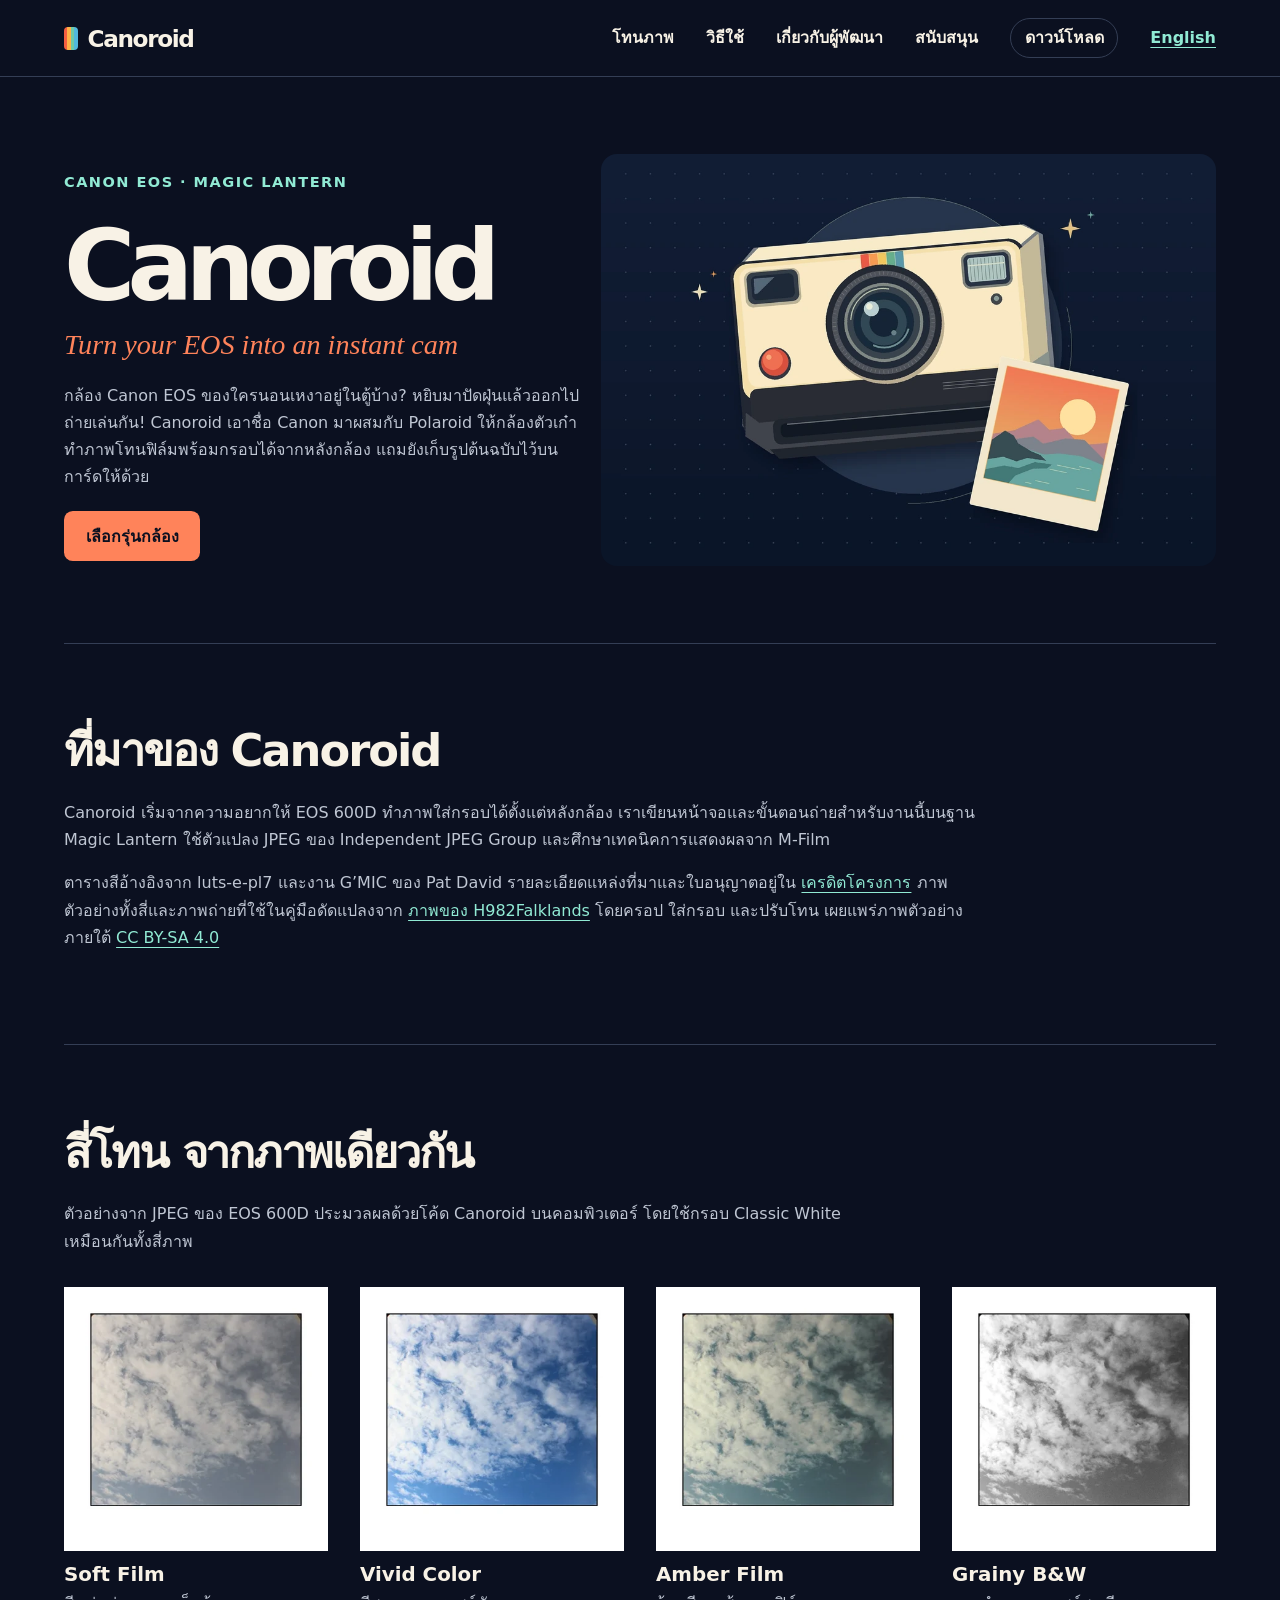
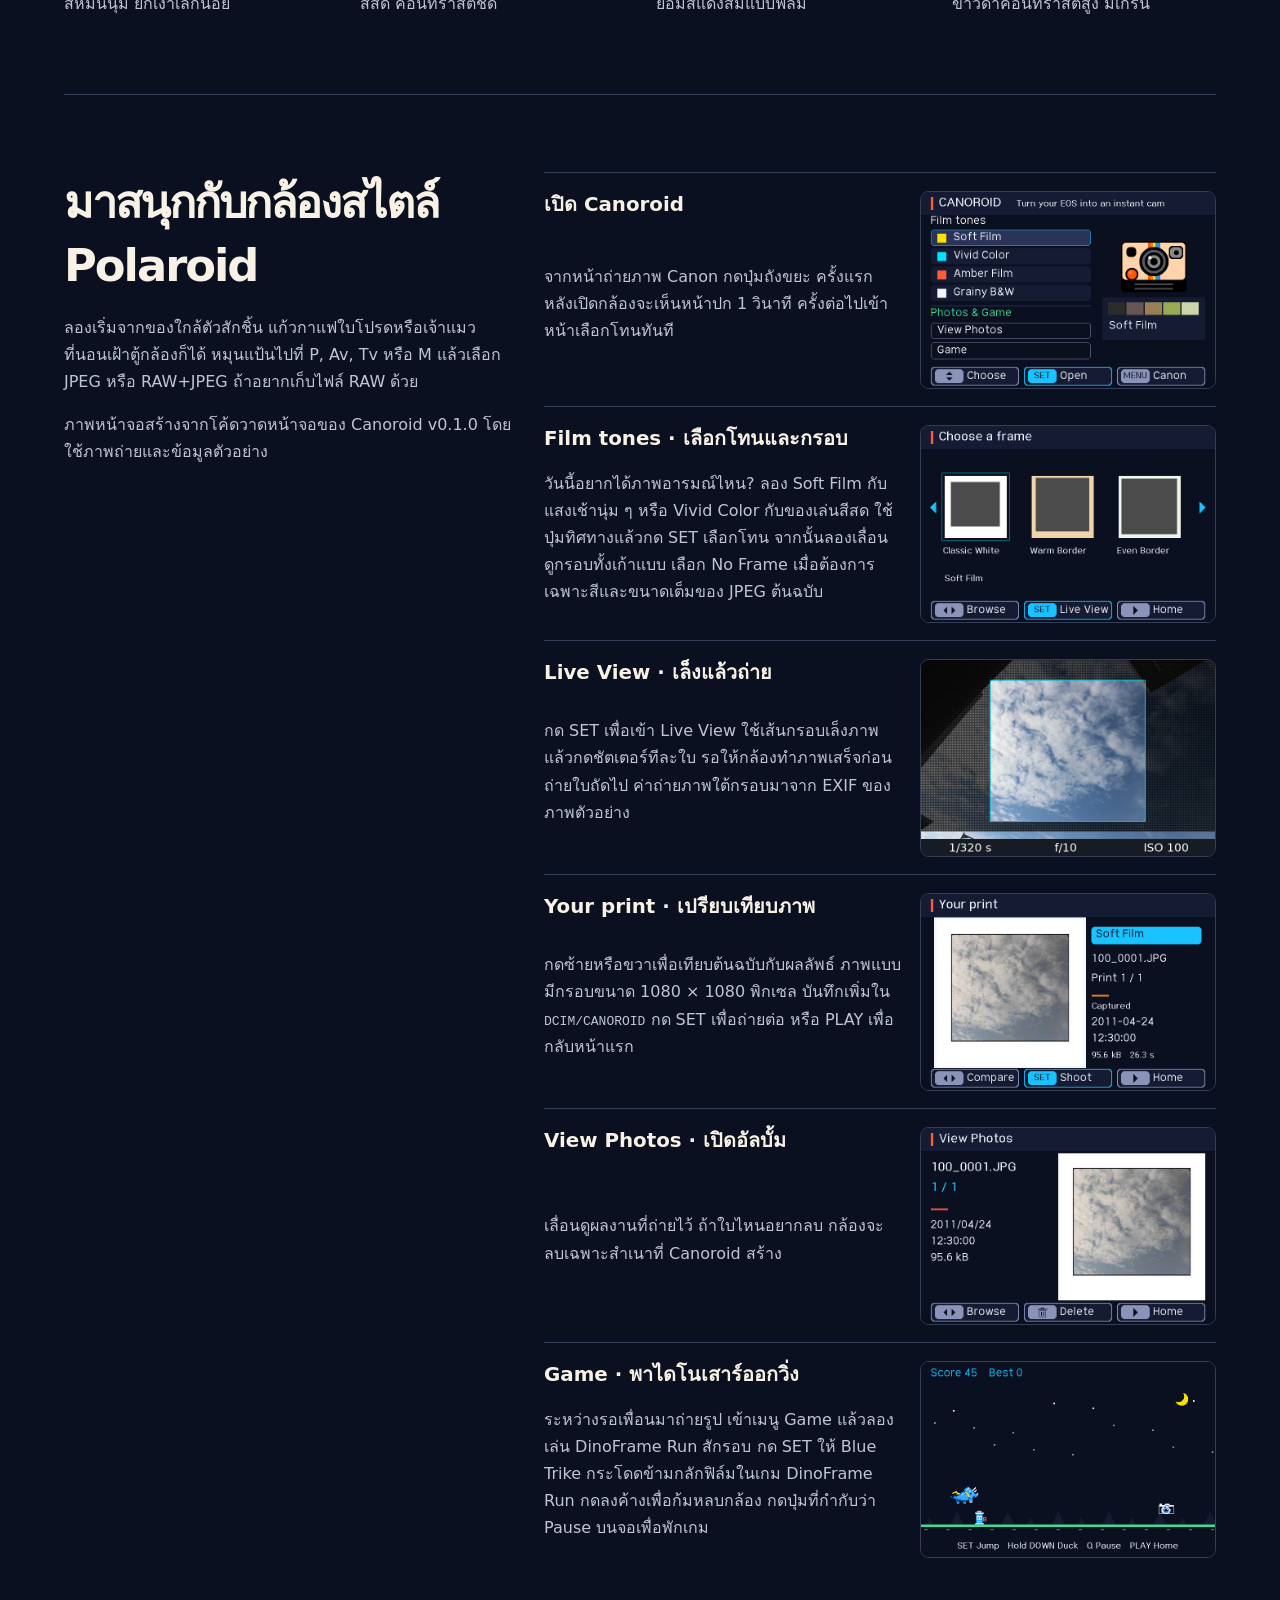
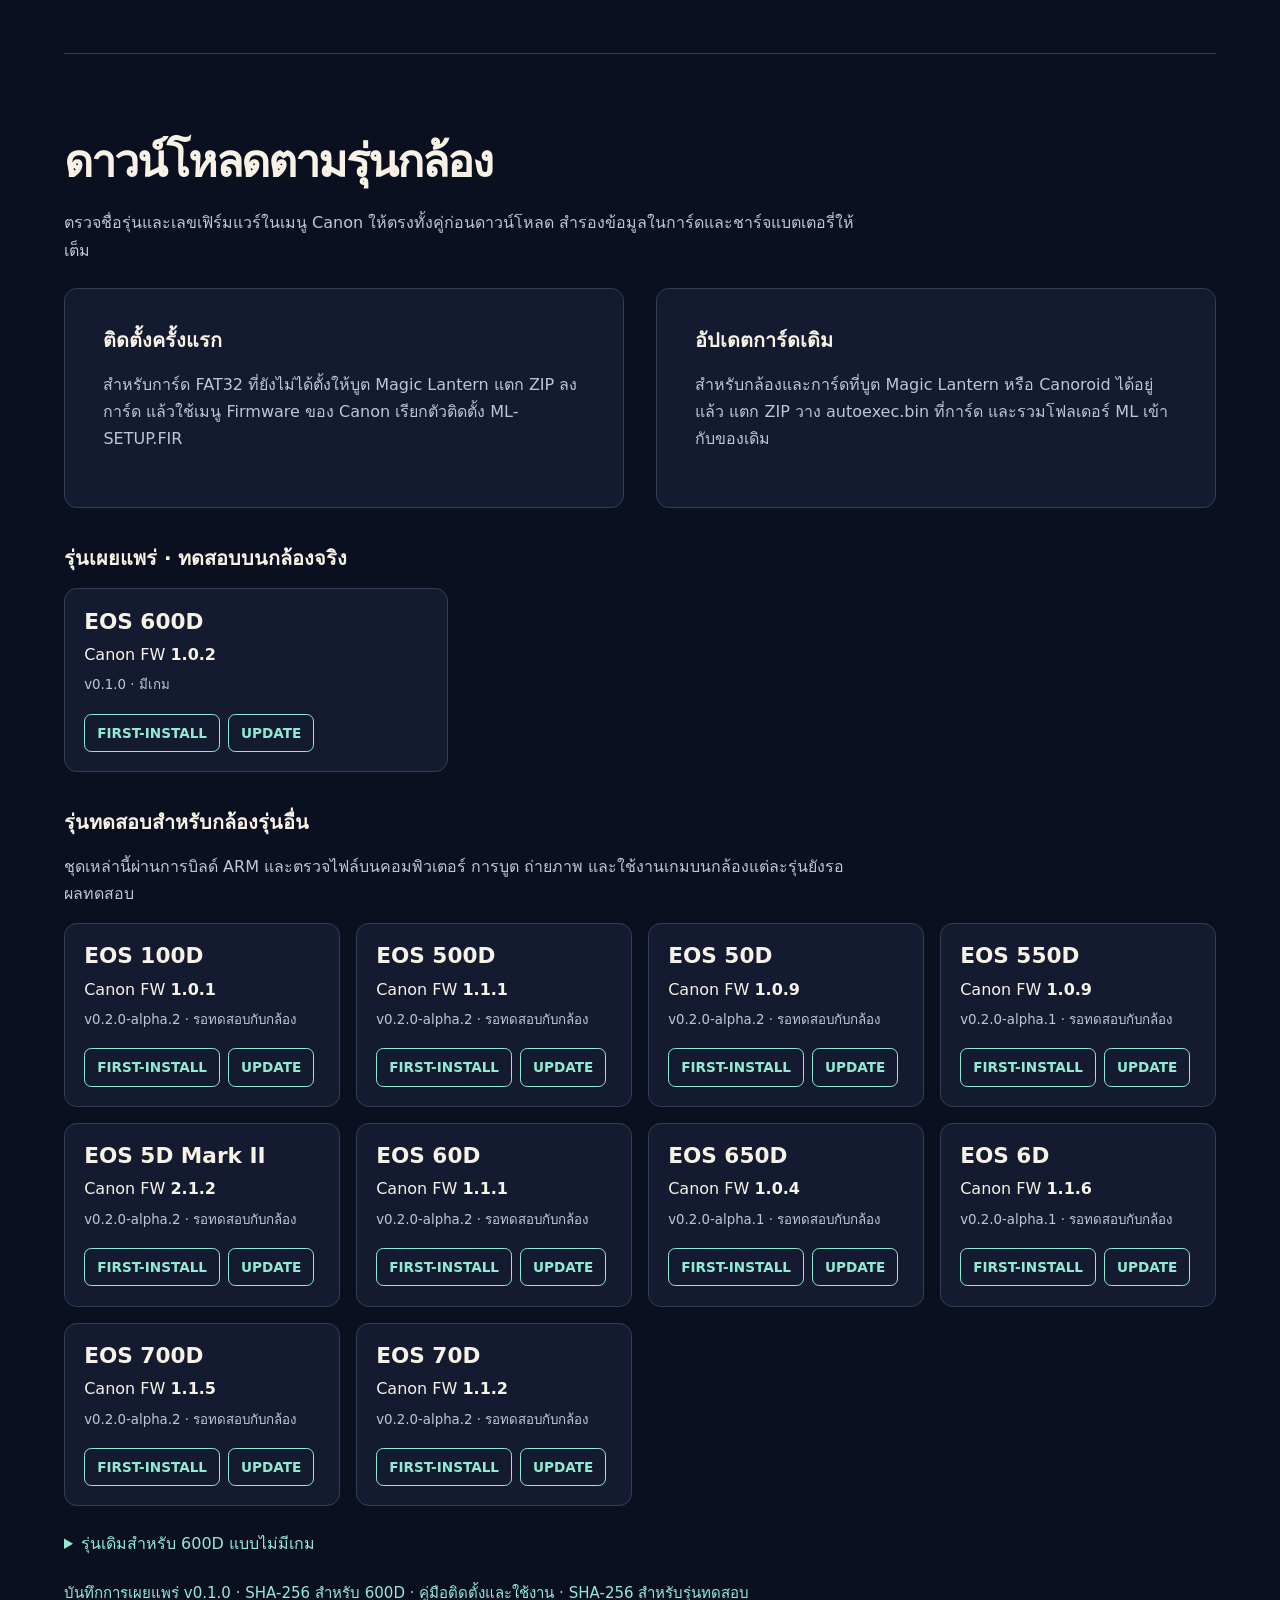
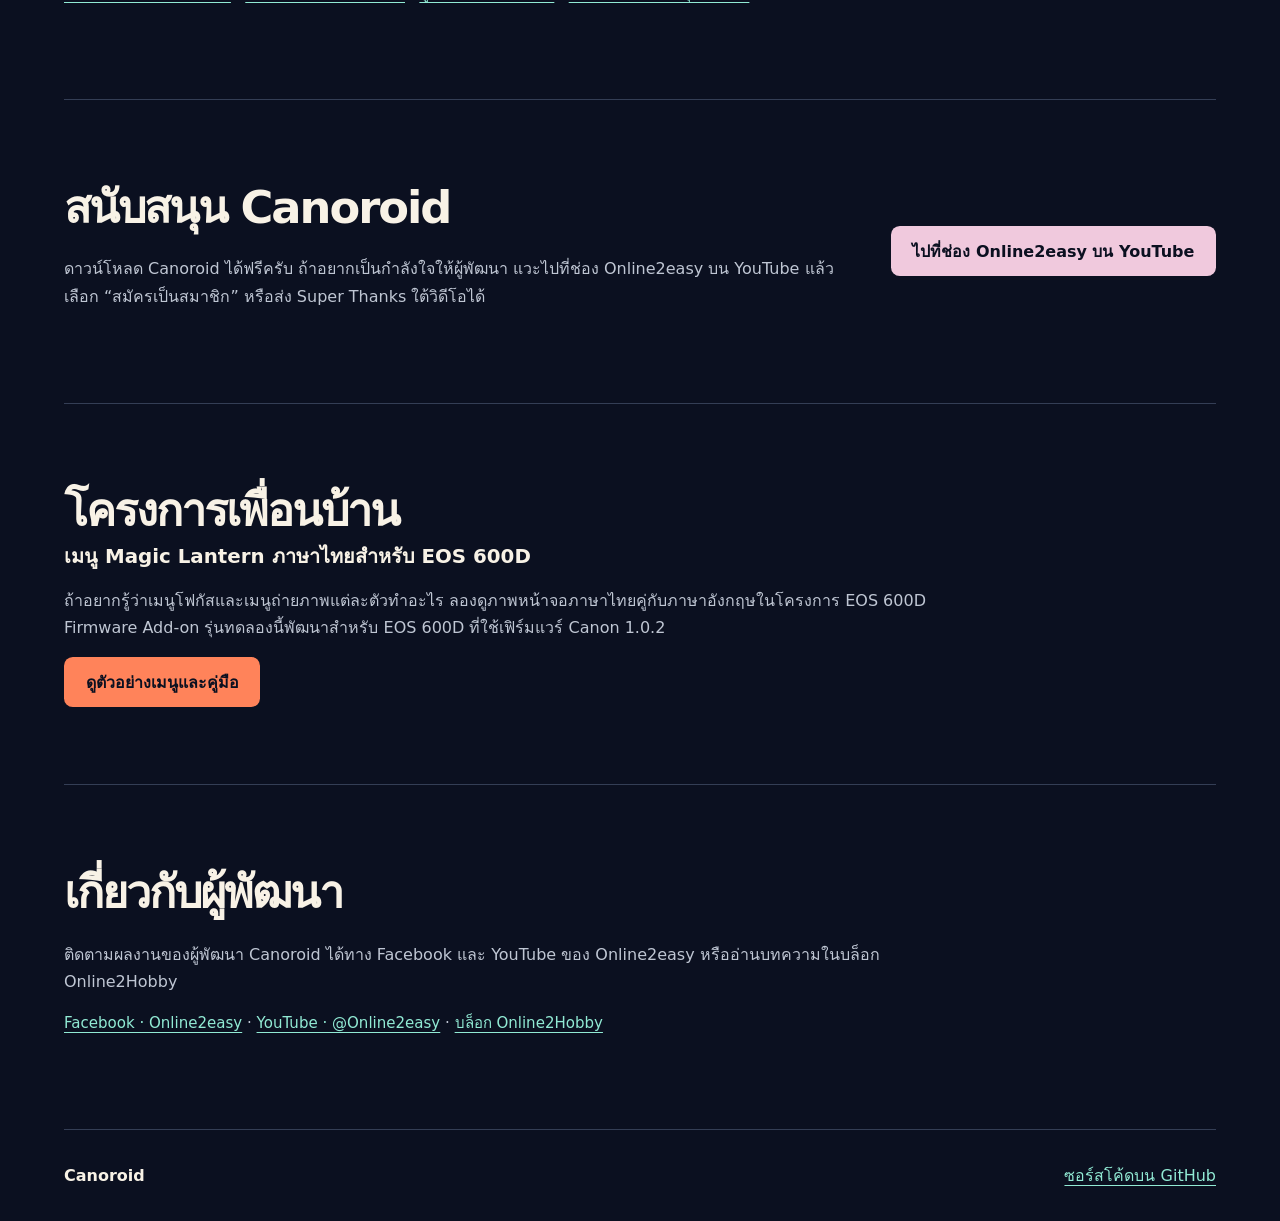
==== commit 3e139622: "Link both Canoroid pages to the EOS Thai-menu guide" ====
--- a/index.html
+++ b/index.html
@@ -20,6 +20,9 @@
 <article><h3>ติดตั้งครั้งแรก</h3><p>สำหรับการ์ด FAT32 ที่ยังไม่ได้ตั้งให้บูต Magic Lantern แตก ZIP ลงการ์ด แล้วใช้เมนู Firmware ของ Canon เรียกตัวติดตั้ง ML-SETUP.FIR</p></article>
 <article><h3>อัปเดตการ์ดเดิม</h3><p>สำหรับกล้องและการ์ดที่บูต Magic Lantern หรือ Canoroid ได้อยู่แล้ว แตก ZIP วาง autoexec.bin ที่การ์ด และรวมโฟลเดอร์ ML เข้ากับของเดิม</p></article></div><h3>รุ่นเผยแพร่ · ทดสอบบนกล้องจริง</h3><div class="camera-list"><article class="camera"><h4>EOS 600D</h4><p>Canon FW <b>1.0.2</b></p><small>v0.1.0 · มีเกม</small><div class="camera-actions"><a href="https://raw.githubusercontent.com/pongallery/Canoroid/v0.1.0/downloads/Canoroid-v0.1.0-FIRST-INSTALL.zip" aria-label="EOS 600D 1.0.2 v0.1.0 FIRST-INSTALL">FIRST-INSTALL</a><a href="https://raw.githubusercontent.com/pongallery/Canoroid/v0.1.0/downloads/Canoroid-v0.1.0-UPDATE.zip" aria-label="EOS 600D 1.0.2 v0.1.0 UPDATE">UPDATE</a></div></article></div><h3>รุ่นทดสอบสำหรับกล้องรุ่นอื่น</h3><p>ชุดเหล่านี้ผ่านการบิลด์ ARM และตรวจไฟล์บนคอมพิวเตอร์ การบูต ถ่ายภาพ และใช้งานเกมบนกล้องแต่ละรุ่นยังรอผลทดสอบ</p><div class="camera-list"><article class="camera"><h4>EOS 100D</h4><p>Canon FW <b>1.0.1</b></p><small>v0.2.0-alpha.2 · รอทดสอบกับกล้อง</small><div class="camera-actions"><a href="https://raw.githubusercontent.com/pongallery/Canoroid/308c43edd4e3c8ea49bf02ed493aaad8c54769ae/ports-preview/Canoroid-v0.2.0-alpha.2-100D.101-FIRST-INSTALL.zip" aria-label="EOS 100D 1.0.1 v0.2.0-alpha.2 FIRST-INSTALL">FIRST-INSTALL</a><a href="https://raw.githubusercontent.com/pongallery/Canoroid/308c43edd4e3c8ea49bf02ed493aaad8c54769ae/ports-preview/Canoroid-v0.2.0-alpha.2-100D.101-UPDATE.zip" aria-label="EOS 100D 1.0.1 v0.2.0-alpha.2 UPDATE">UPDATE</a></div></article><article class="camera"><h4>EOS 500D</h4><p>Canon FW <b>1.1.1</b></p><small>v0.2.0-alpha.2 · รอทดสอบกับกล้อง</small><div class="camera-actions"><a href="https://raw.githubusercontent.com/pongallery/Canoroid/308c43edd4e3c8ea49bf02ed493aaad8c54769ae/ports-preview/Canoroid-v0.2.0-alpha.2-500D.111-FIRST-INSTALL.zip" aria-label="EOS 500D 1.1.1 v0.2.0-alpha.2 FIRST-INSTALL">FIRST-INSTALL</a><a href="https://raw.githubusercontent.com/pongallery/Canoroid/308c43edd4e3c8ea49bf02ed493aaad8c54769ae/ports-preview/Canoroid-v0.2.0-alpha.2-500D.111-UPDATE.zip" aria-label="EOS 500D 1.1.1 v0.2.0-alpha.2 UPDATE">UPDATE</a></div></article><article class="camera"><h4>EOS 50D</h4><p>Canon FW <b>1.0.9</b></p><small>v0.2.0-alpha.2 · รอทดสอบกับกล้อง</small><div class="camera-actions"><a href="https://raw.githubusercontent.com/pongallery/Canoroid/308c43edd4e3c8ea49bf02ed493aaad8c54769ae/ports-preview/Canoroid-v0.2.0-alpha.2-50D.109-FIRST-INSTALL.zip" aria-label="EOS 50D 1.0.9 v0.2.0-alpha.2 FIRST-INSTALL">FIRST-INSTALL</a><a href="https://raw.githubusercontent.com/pongallery/Canoroid/308c43edd4e3c8ea49bf02ed493aaad8c54769ae/ports-preview/Canoroid-v0.2.0-alpha.2-50D.109-UPDATE.zip" aria-label="EOS 50D 1.0.9 v0.2.0-alpha.2 UPDATE">UPDATE</a></div></article><article class="camera"><h4>EOS 550D</h4><p>Canon FW <b>1.0.9</b></p><small>v0.2.0-alpha.1 · รอทดสอบกับกล้อง</small><div class="camera-actions"><a href="https://raw.githubusercontent.com/pongallery/Canoroid/308c43edd4e3c8ea49bf02ed493aaad8c54769ae/ports-preview/Canoroid-v0.2.0-alpha.1-550D.109-FIRST-INSTALL.zip" aria-label="EOS 550D 1.0.9 v0.2.0-alpha.1 FIRST-INSTALL">FIRST-INSTALL</a><a href="https://raw.githubusercontent.com/pongallery/Canoroid/308c43edd4e3c8ea49bf02ed493aaad8c54769ae/ports-preview/Canoroid-v0.2.0-alpha.1-550D.109-UPDATE.zip" aria-label="EOS 550D 1.0.9 v0.2.0-alpha.1 UPDATE">UPDATE</a></div></article><article class="camera"><h4>EOS 5D Mark II</h4><p>Canon FW <b>2.1.2</b></p><small>v0.2.0-alpha.2 · รอทดสอบกับกล้อง</small><div class="camera-actions"><a href="https://raw.githubusercontent.com/pongallery/Canoroid/308c43edd4e3c8ea49bf02ed493aaad8c54769ae/ports-preview/Canoroid-v0.2.0-alpha.2-5D2.212-FIRST-INSTALL.zip" aria-label="EOS 5D Mark II 2.1.2 v0.2.0-alpha.2 FIRST-INSTALL">FIRST-INSTALL</a><a href="https://raw.githubusercontent.com/pongallery/Canoroid/308c43edd4e3c8ea49bf02ed493aaad8c54769ae/ports-preview/Canoroid-v0.2.0-alpha.2-5D2.212-UPDATE.zip" aria-label="EOS 5D Mark II 2.1.2 v0.2.0-alpha.2 UPDATE">UPDATE</a></div></article><article class="camera"><h4>EOS 60D</h4><p>Canon FW <b>1.1.1</b></p><small>v0.2.0-alpha.2 · รอทดสอบกับกล้อง</small><div class="camera-actions"><a href="https://raw.githubusercontent.com/pongallery/Canoroid/308c43edd4e3c8ea49bf02ed493aaad8c54769ae/ports-preview/Canoroid-v0.2.0-alpha.2-60D.111-FIRST-INSTALL.zip" aria-label="EOS 60D 1.1.1 v0.2.0-alpha.2 FIRST-INSTALL">FIRST-INSTALL</a><a href="https://raw.githubusercontent.com/pongallery/Canoroid/308c43edd4e3c8ea49bf02ed493aaad8c54769ae/ports-preview/Canoroid-v0.2.0-alpha.2-60D.111-UPDATE.zip" aria-label="EOS 60D 1.1.1 v0.2.0-alpha.2 UPDATE">UPDATE</a></div></article><article class="camera"><h4>EOS 650D</h4><p>Canon FW <b>1.0.4</b></p><small>v0.2.0-alpha.1 · รอทดสอบกับกล้อง</small><div class="camera-actions"><a href="https://raw.githubusercontent.com/pongallery/Canoroid/308c43edd4e3c8ea49bf02ed493aaad8c54769ae/ports-preview/Canoroid-v0.2.0-alpha.1-650D.104-FIRST-INSTALL.zip" aria-label="EOS 650D 1.0.4 v0.2.0-alpha.1 FIRST-INSTALL">FIRST-INSTALL</a><a href="https://raw.githubusercontent.com/pongallery/Canoroid/308c43edd4e3c8ea49bf02ed493aaad8c54769ae/ports-preview/Canoroid-v0.2.0-alpha.1-650D.104-UPDATE.zip" aria-label="EOS 650D 1.0.4 v0.2.0-alpha.1 UPDATE">UPDATE</a></div></article><article class="camera"><h4>EOS 6D</h4><p>Canon FW <b>1.1.6</b></p><small>v0.2.0-alpha.1 · รอทดสอบกับกล้อง</small><div class="camera-actions"><a href="https://raw.githubusercontent.com/pongallery/Canoroid/308c43edd4e3c8ea49bf02ed493aaad8c54769ae/ports-preview/Canoroid-v0.2.0-alpha.1-6D.116-FIRST-INSTALL.zip" aria-label="EOS 6D 1.1.6 v0.2.0-alpha.1 FIRST-INSTALL">FIRST-INSTALL</a><a href="https://raw.githubusercontent.com/pongallery/Canoroid/308c43edd4e3c8ea49bf02ed493aaad8c54769ae/ports-preview/Canoroid-v0.2.0-alpha.1-6D.116-UPDATE.zip" aria-label="EOS 6D 1.1.6 v0.2.0-alpha.1 UPDATE">UPDATE</a></div></article><article class="camera"><h4>EOS 700D</h4><p>Canon FW <b>1.1.5</b></p><small>v0.2.0-alpha.2 · รอทดสอบกับกล้อง</small><div class="camera-actions"><a href="https://raw.githubusercontent.com/pongallery/Canoroid/308c43edd4e3c8ea49bf02ed493aaad8c54769ae/ports-preview/Canoroid-v0.2.0-alpha.2-700D.115-FIRST-INSTALL.zip" aria-label="EOS 700D 1.1.5 v0.2.0-alpha.2 FIRST-INSTALL">FIRST-INSTALL</a><a href="https://raw.githubusercontent.com/pongallery/Canoroid/308c43edd4e3c8ea49bf02ed493aaad8c54769ae/ports-preview/Canoroid-v0.2.0-alpha.2-700D.115-UPDATE.zip" aria-label="EOS 700D 1.1.5 v0.2.0-alpha.2 UPDATE">UPDATE</a></div></article><article class="camera"><h4>EOS 70D</h4><p>Canon FW <b>1.1.2</b></p><small>v0.2.0-alpha.2 · รอทดสอบกับกล้อง</small><div class="camera-actions"><a href="https://raw.githubusercontent.com/pongallery/Canoroid/308c43edd4e3c8ea49bf02ed493aaad8c54769ae/ports-preview/Canoroid-v0.2.0-alpha.2-70D.112-FIRST-INSTALL.zip" aria-label="EOS 70D 1.1.2 v0.2.0-alpha.2 FIRST-INSTALL">FIRST-INSTALL</a><a href="https://raw.githubusercontent.com/pongallery/Canoroid/308c43edd4e3c8ea49bf02ed493aaad8c54769ae/ports-preview/Canoroid-v0.2.0-alpha.2-70D.112-UPDATE.zip" aria-label="EOS 70D 1.1.2 v0.2.0-alpha.2 UPDATE">UPDATE</a></div></article></div><details><summary>รุ่นเดิมสำหรับ 600D แบบไม่มีเกม</summary><div class="camera-list"><article class="camera"><h4>EOS 600D</h4><p>Canon FW <b>1.0.2</b></p><small>v0.1.0-alpha.26 · ไม่มีเกม</small><div class="camera-actions"><a href="https://raw.githubusercontent.com/pongallery/Canoroid/v0.1.0/downloads/Canoroid-v0.1.0-alpha.26-FIRST-INSTALL.zip" aria-label="EOS 600D 1.0.2 v0.1.0-alpha.26 FIRST-INSTALL">FIRST-INSTALL</a><a href="https://raw.githubusercontent.com/pongallery/Canoroid/v0.1.0/downloads/Canoroid-v0.1.0-alpha.26-UPDATE.zip" aria-label="EOS 600D 1.0.2 v0.1.0-alpha.26 UPDATE">UPDATE</a></div></article></div></details><p class="links"><a href="https://github.com/pongallery/Canoroid/releases/tag/v0.1.0">บันทึกการเผยแพร่ v0.1.0</a> · <a href="https://github.com/pongallery/Canoroid/blob/v0.1.0/downloads/SHA256SUMS.txt">SHA-256 สำหรับ 600D</a> · <a href="https://github.com/pongallery/Canoroid/blob/v0.1.0/firmware/CANOROID.md">คู่มือติดตั้งและใช้งาน</a> · <a href="https://github.com/pongallery/Canoroid/blob/308c43edd4e3c8ea49bf02ed493aaad8c54769ae/ports-preview/SHA256SUMS.txt">SHA-256 สำหรับรุ่นทดสอบ</a></p></section>
 <section id="support" class="support"><div><h2>สนับสนุน Canoroid</h2><p>ดาวน์โหลด Canoroid ได้ฟรีครับ ถ้าอยากเป็นกำลังใจให้ผู้พัฒนา แวะไปที่ช่อง Online2easy บน YouTube แล้วเลือก “สมัครเป็นสมาชิก” หรือส่ง Super Thanks ใต้วิดีโอได้</p></div><a class="button supportbtn" href="https://www.youtube.com/@Online2easy">ไปที่ช่อง Online2easy บน YouTube</a></section>
+<section id="community" class="credits"><h2>โครงการเพื่อนบ้าน</h2>
+<h3>เมนู Magic Lantern ภาษาไทยสำหรับ EOS 600D</h3><p>ถ้าอยากรู้ว่าเมนูโฟกัสและเมนูถ่ายภาพแต่ละตัวทำอะไร ลองดูภาพหน้าจอภาษาไทยคู่กับภาษาอังกฤษในโครงการ EOS 600D Firmware Add-on รุ่นทดลองนี้พัฒนาสำหรับ EOS 600D ที่ใช้เฟิร์มแวร์ Canon 1.0.2</p>
+<a class="button" href="https://itsamachom.github.io/EOS_ROM_MLV_Modify/">ดูตัวอย่างเมนูและคู่มือ</a></section>
 <section id="developer" class="credits"><h2>เกี่ยวกับผู้พัฒนา</h2><p>ติดตามผลงานของผู้พัฒนา Canoroid ได้ทาง Facebook และ YouTube ของ Online2easy หรืออ่านบทความในบล็อก Online2Hobby</p>
 <p class="links"><a href="https://www.facebook.com/online2easy">Facebook · Online2easy</a> · <a href="https://www.youtube.com/@Online2easy">YouTube · @Online2easy</a> · <a href="https://online2hobby.blogspot.com/">บล็อก Online2Hobby</a></p></section>
 </main>
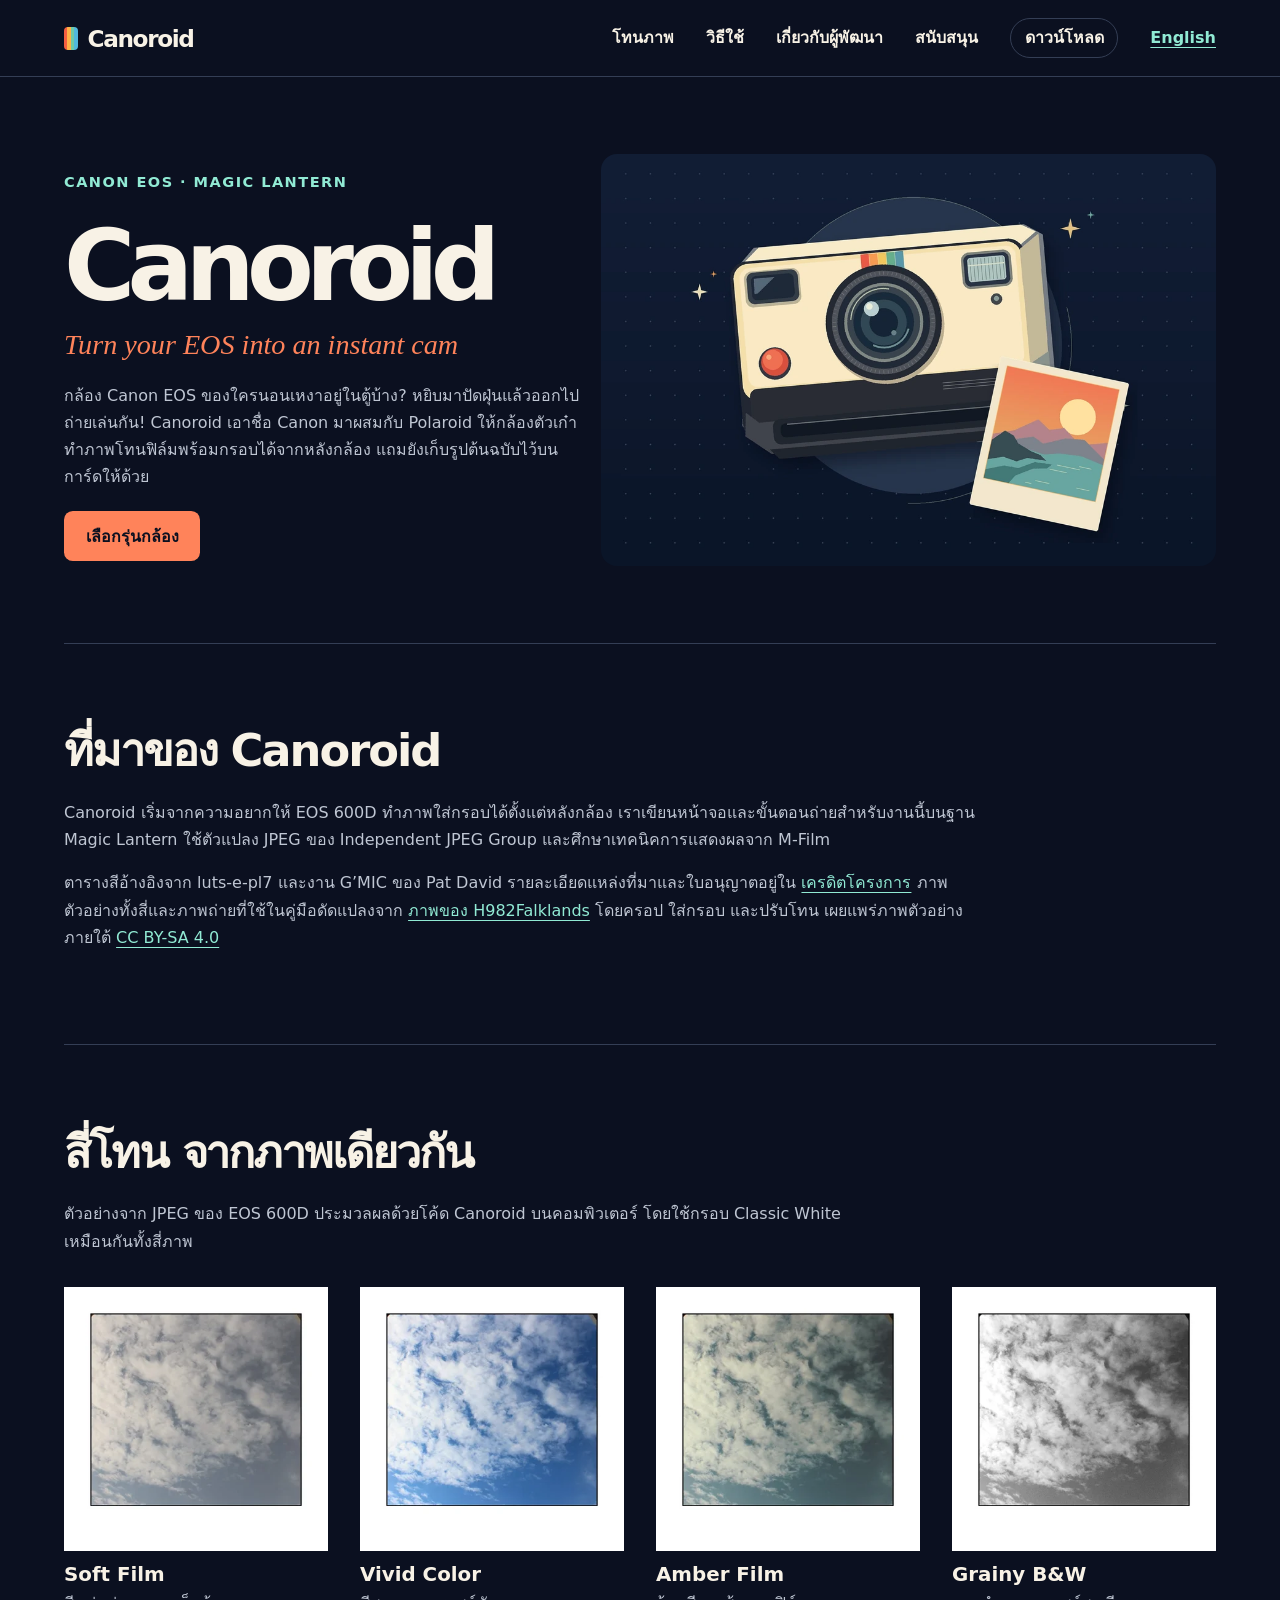
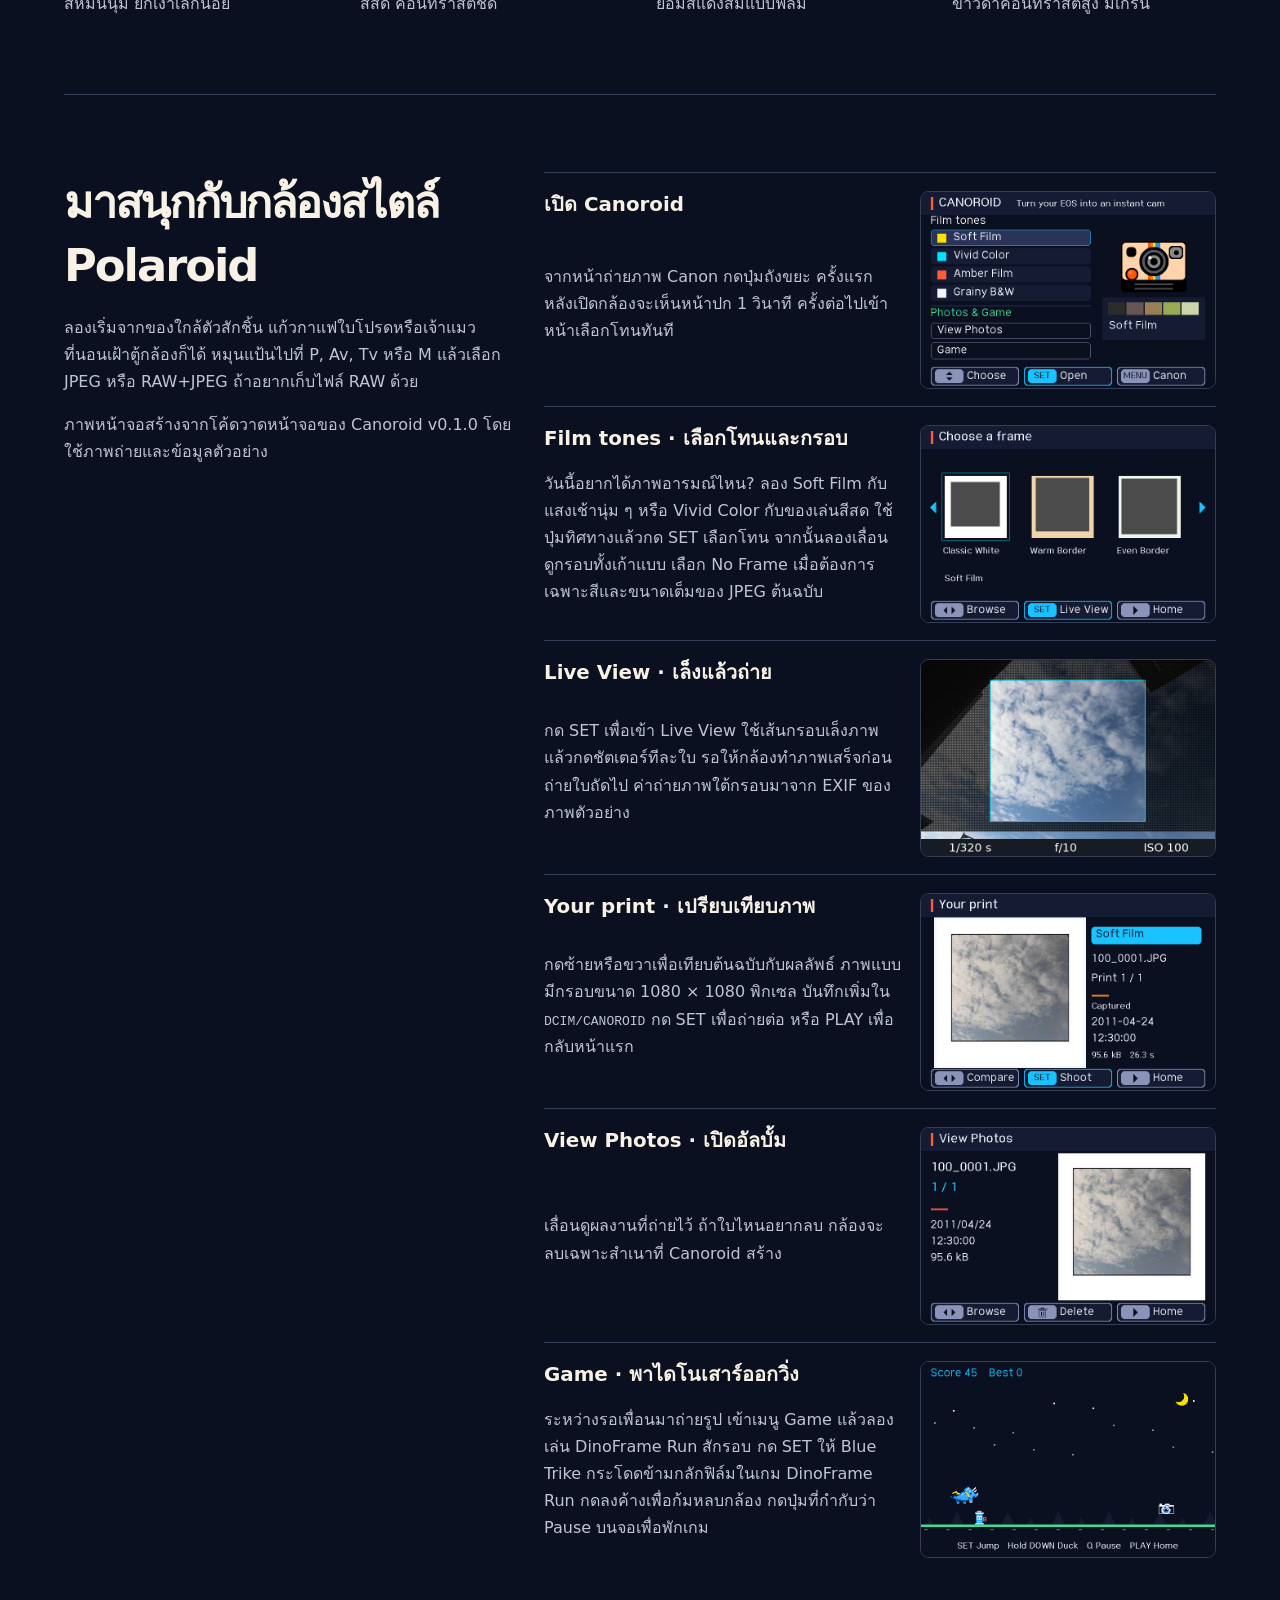
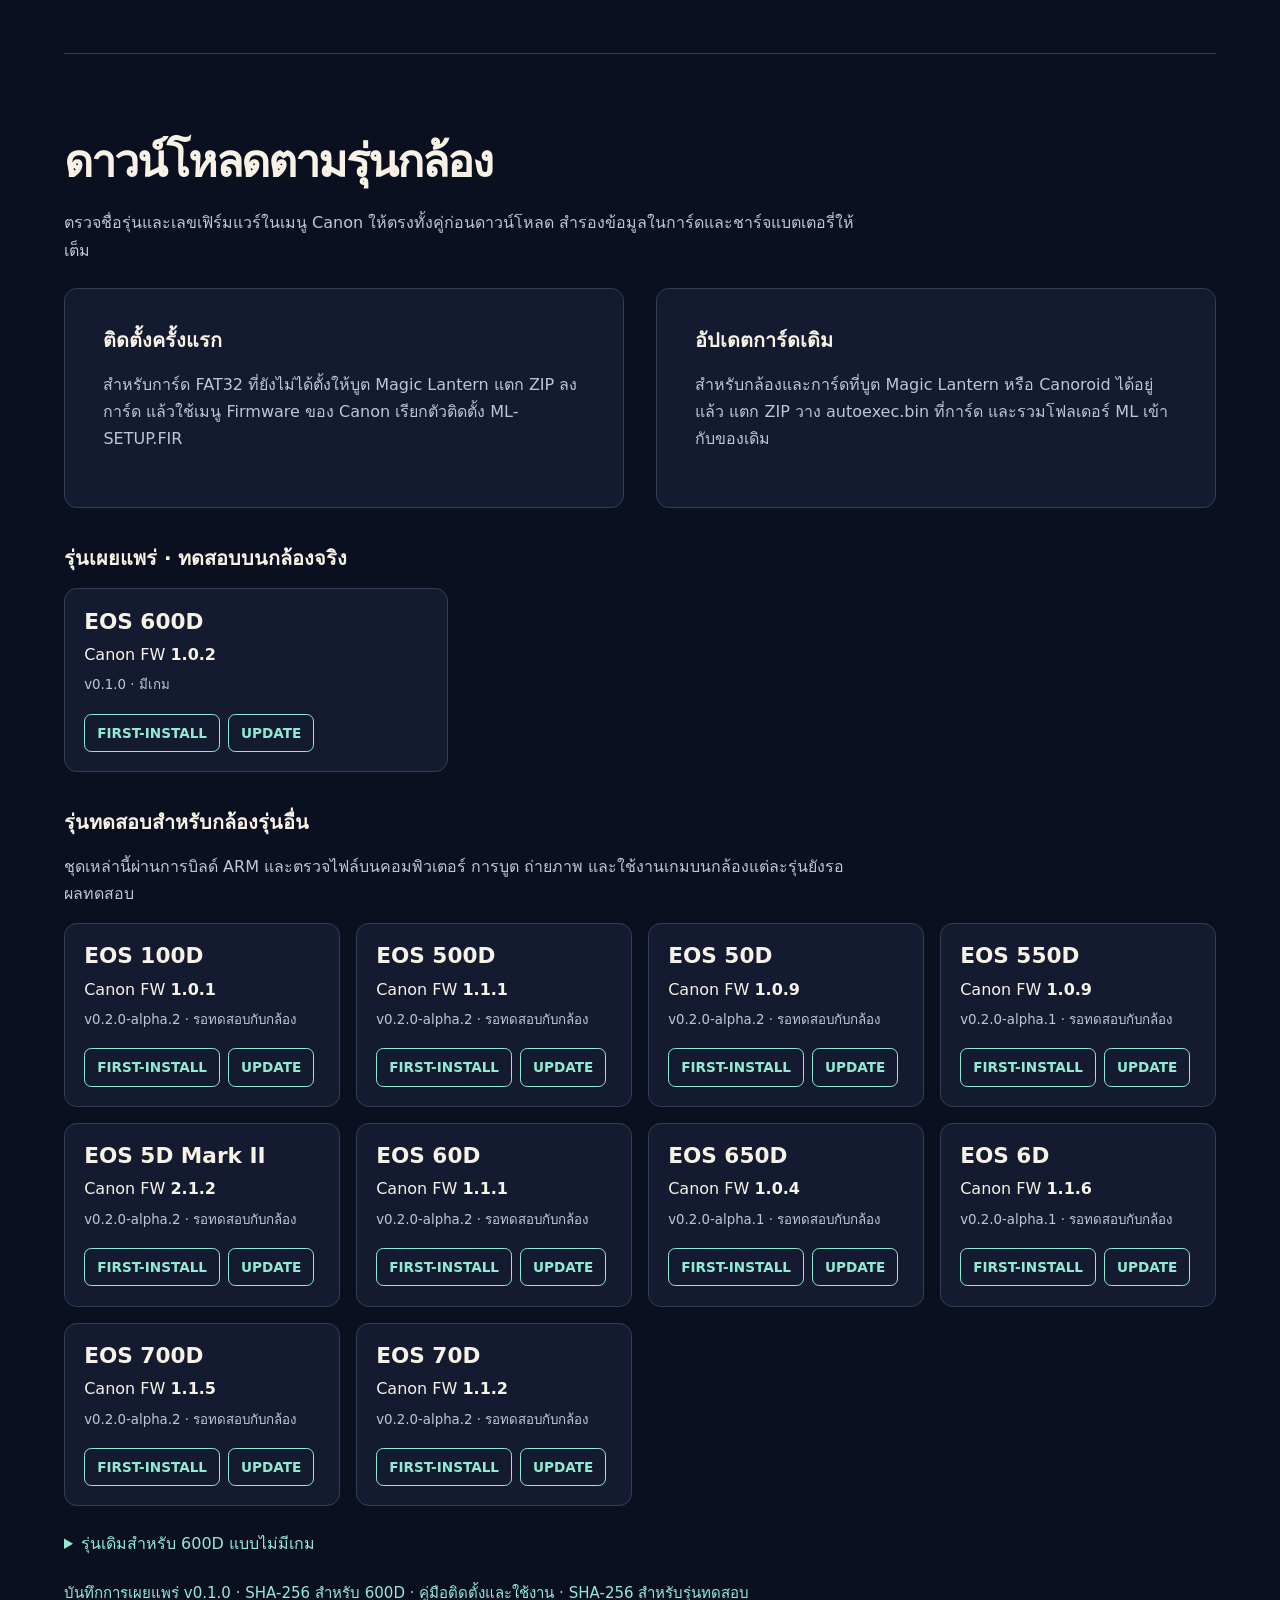
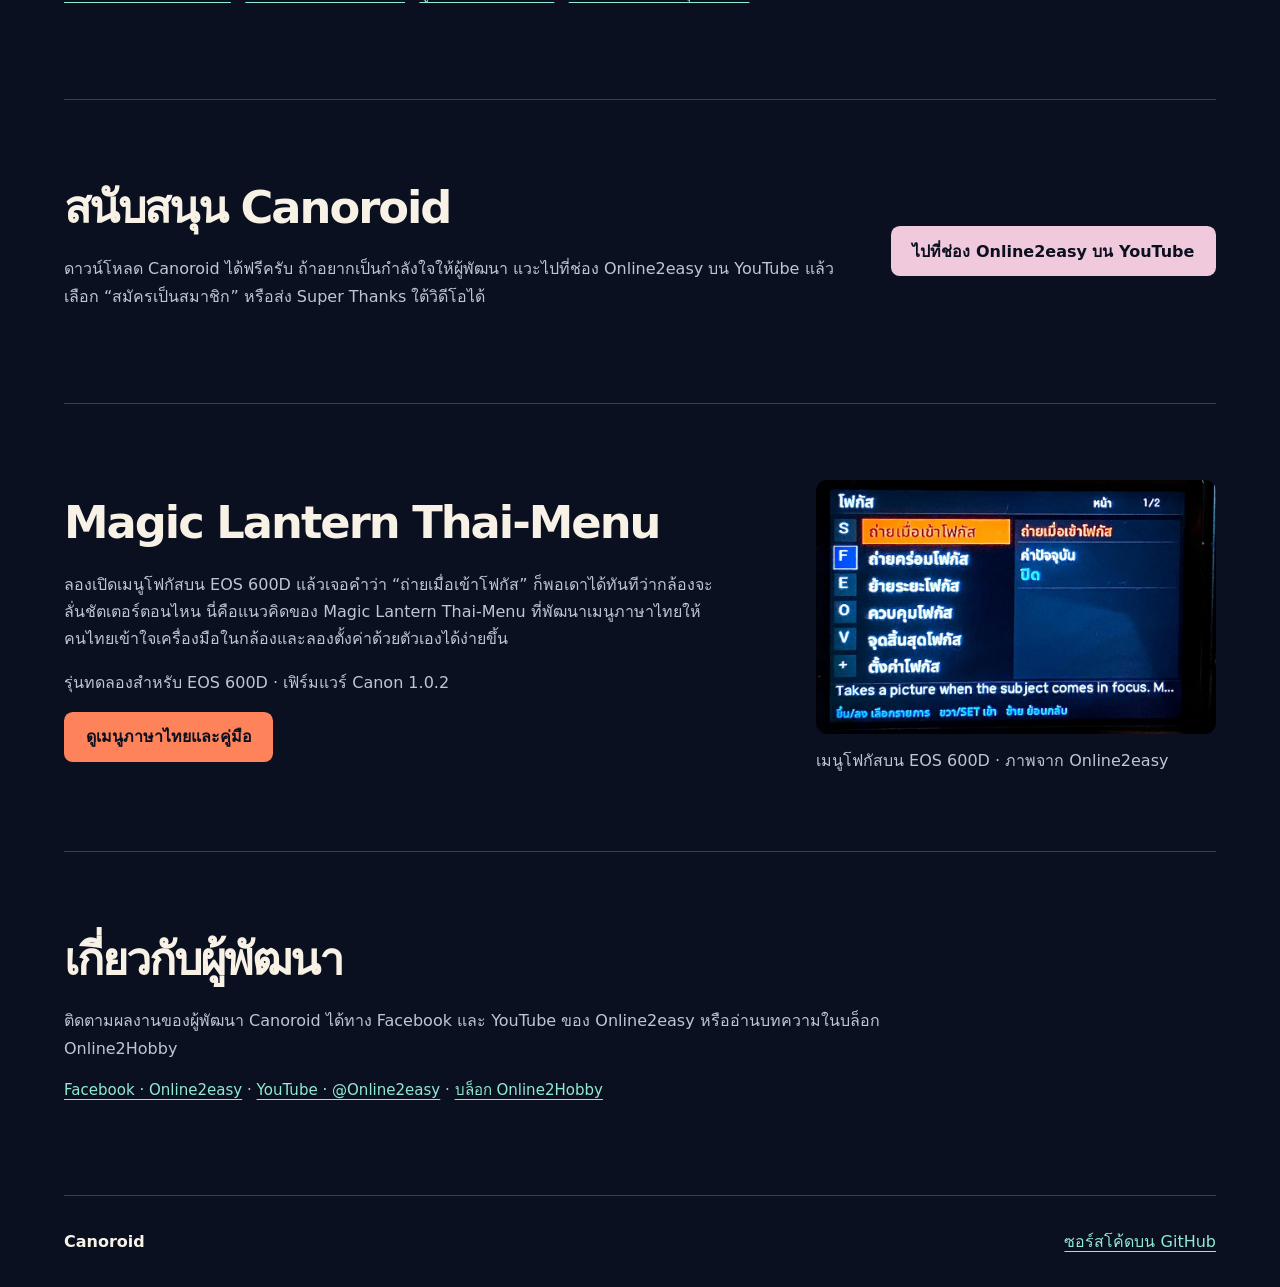
==== commit 44942824: "Show Magic Lantern Thai-Menu on both project pages" ====
--- a/index.html
+++ b/index.html
@@ -1,5 +1,5 @@
 <!doctype html>
-<html lang="th"><head><meta charset="utf-8"><meta name="viewport" content="width=device-width,initial-scale=1"><meta name="theme-color" content="#0b1020"><title>Canoroid — ภาพโทนฟิล์มบนกล้อง Canon EOS</title><meta name="description" content="เลือกโทนฟิล์มและกรอบภาพบนกล้อง Canon EOS ดูรายชื่อกล้อง เฟิร์มแวร์ที่ตรงรุ่น และดาวน์โหลด Canoroid"><link rel="stylesheet" href="style.css?v=cameras1">
+<html lang="th"><head><meta charset="utf-8"><meta name="viewport" content="width=device-width,initial-scale=1"><meta name="theme-color" content="#0b1020"><title>Canoroid — ภาพโทนฟิล์มบนกล้อง Canon EOS</title><meta name="description" content="เลือกโทนฟิล์มและกรอบภาพบนกล้อง Canon EOS ดูรายชื่อกล้อง เฟิร์มแวร์ที่ตรงรุ่น และดาวน์โหลด Canoroid"><link rel="stylesheet" href="style.css?v=thai-menu">
 <header><nav><a class="brand" href="#top" lang="en"><i></i>Canoroid</a><div><a href="#tones">โทนภาพ</a><a href="#guide">วิธีใช้</a><a href="#developer">เกี่ยวกับผู้พัฒนา</a><a href="#support">สนับสนุน</a><a class="navdl" href="#download">ดาวน์โหลด</a><a href="en.html" hreflang="en" lang="en" class="language">English</a></div></nav></header>
 <main id="top"><section class="hero"><div><p class="spec">CANON EOS · MAGIC LANTERN</p><h1>Canoroid</h1><p class="tag">Turn your EOS into an instant cam</p><p>กล้อง Canon EOS ของใครนอนเหงาอยู่ในตู้บ้าง? หยิบมาปัดฝุ่นแล้วออกไปถ่ายเล่นกัน! Canoroid เอาชื่อ Canon มาผสมกับ Polaroid ให้กล้องตัวเก๋าทำภาพโทนฟิล์มพร้อมกรอบได้จากหลังกล้อง แถมยังเก็บรูปต้นฉบับไว้บนการ์ดให้ด้วย</p><a class="button" href="#download">เลือกรุ่นกล้อง</a></div><img fetchpriority="high" width="1000" height="670" src="hero.webp" alt="ภาพประกอบกล้องอินสแตนต์สีครีมแถบรุ้งและภาพพิมพ์ริมทะเล"></section>
 <section class="credits"><h2>ที่มาของ Canoroid</h2><p>Canoroid เริ่มจากความอยากให้ EOS 600D ทำภาพใส่กรอบได้ตั้งแต่หลังกล้อง เราเขียนหน้าจอและขั้นตอนถ่ายสำหรับงานนี้บนฐาน Magic Lantern ใช้ตัวแปลง JPEG ของ Independent JPEG Group และศึกษาเทคนิคการแสดงผลจาก M-Film</p>
@@ -20,9 +20,12 @@
 <article><h3>ติดตั้งครั้งแรก</h3><p>สำหรับการ์ด FAT32 ที่ยังไม่ได้ตั้งให้บูต Magic Lantern แตก ZIP ลงการ์ด แล้วใช้เมนู Firmware ของ Canon เรียกตัวติดตั้ง ML-SETUP.FIR</p></article>
 <article><h3>อัปเดตการ์ดเดิม</h3><p>สำหรับกล้องและการ์ดที่บูต Magic Lantern หรือ Canoroid ได้อยู่แล้ว แตก ZIP วาง autoexec.bin ที่การ์ด และรวมโฟลเดอร์ ML เข้ากับของเดิม</p></article></div><h3>รุ่นเผยแพร่ · ทดสอบบนกล้องจริง</h3><div class="camera-list"><article class="camera"><h4>EOS 600D</h4><p>Canon FW <b>1.0.2</b></p><small>v0.1.0 · มีเกม</small><div class="camera-actions"><a href="https://raw.githubusercontent.com/pongallery/Canoroid/v0.1.0/downloads/Canoroid-v0.1.0-FIRST-INSTALL.zip" aria-label="EOS 600D 1.0.2 v0.1.0 FIRST-INSTALL">FIRST-INSTALL</a><a href="https://raw.githubusercontent.com/pongallery/Canoroid/v0.1.0/downloads/Canoroid-v0.1.0-UPDATE.zip" aria-label="EOS 600D 1.0.2 v0.1.0 UPDATE">UPDATE</a></div></article></div><h3>รุ่นทดสอบสำหรับกล้องรุ่นอื่น</h3><p>ชุดเหล่านี้ผ่านการบิลด์ ARM และตรวจไฟล์บนคอมพิวเตอร์ การบูต ถ่ายภาพ และใช้งานเกมบนกล้องแต่ละรุ่นยังรอผลทดสอบ</p><div class="camera-list"><article class="camera"><h4>EOS 100D</h4><p>Canon FW <b>1.0.1</b></p><small>v0.2.0-alpha.2 · รอทดสอบกับกล้อง</small><div class="camera-actions"><a href="https://raw.githubusercontent.com/pongallery/Canoroid/308c43edd4e3c8ea49bf02ed493aaad8c54769ae/ports-preview/Canoroid-v0.2.0-alpha.2-100D.101-FIRST-INSTALL.zip" aria-label="EOS 100D 1.0.1 v0.2.0-alpha.2 FIRST-INSTALL">FIRST-INSTALL</a><a href="https://raw.githubusercontent.com/pongallery/Canoroid/308c43edd4e3c8ea49bf02ed493aaad8c54769ae/ports-preview/Canoroid-v0.2.0-alpha.2-100D.101-UPDATE.zip" aria-label="EOS 100D 1.0.1 v0.2.0-alpha.2 UPDATE">UPDATE</a></div></article><article class="camera"><h4>EOS 500D</h4><p>Canon FW <b>1.1.1</b></p><small>v0.2.0-alpha.2 · รอทดสอบกับกล้อง</small><div class="camera-actions"><a href="https://raw.githubusercontent.com/pongallery/Canoroid/308c43edd4e3c8ea49bf02ed493aaad8c54769ae/ports-preview/Canoroid-v0.2.0-alpha.2-500D.111-FIRST-INSTALL.zip" aria-label="EOS 500D 1.1.1 v0.2.0-alpha.2 FIRST-INSTALL">FIRST-INSTALL</a><a href="https://raw.githubusercontent.com/pongallery/Canoroid/308c43edd4e3c8ea49bf02ed493aaad8c54769ae/ports-preview/Canoroid-v0.2.0-alpha.2-500D.111-UPDATE.zip" aria-label="EOS 500D 1.1.1 v0.2.0-alpha.2 UPDATE">UPDATE</a></div></article><article class="camera"><h4>EOS 50D</h4><p>Canon FW <b>1.0.9</b></p><small>v0.2.0-alpha.2 · รอทดสอบกับกล้อง</small><div class="camera-actions"><a href="https://raw.githubusercontent.com/pongallery/Canoroid/308c43edd4e3c8ea49bf02ed493aaad8c54769ae/ports-preview/Canoroid-v0.2.0-alpha.2-50D.109-FIRST-INSTALL.zip" aria-label="EOS 50D 1.0.9 v0.2.0-alpha.2 FIRST-INSTALL">FIRST-INSTALL</a><a href="https://raw.githubusercontent.com/pongallery/Canoroid/308c43edd4e3c8ea49bf02ed493aaad8c54769ae/ports-preview/Canoroid-v0.2.0-alpha.2-50D.109-UPDATE.zip" aria-label="EOS 50D 1.0.9 v0.2.0-alpha.2 UPDATE">UPDATE</a></div></article><article class="camera"><h4>EOS 550D</h4><p>Canon FW <b>1.0.9</b></p><small>v0.2.0-alpha.1 · รอทดสอบกับกล้อง</small><div class="camera-actions"><a href="https://raw.githubusercontent.com/pongallery/Canoroid/308c43edd4e3c8ea49bf02ed493aaad8c54769ae/ports-preview/Canoroid-v0.2.0-alpha.1-550D.109-FIRST-INSTALL.zip" aria-label="EOS 550D 1.0.9 v0.2.0-alpha.1 FIRST-INSTALL">FIRST-INSTALL</a><a href="https://raw.githubusercontent.com/pongallery/Canoroid/308c43edd4e3c8ea49bf02ed493aaad8c54769ae/ports-preview/Canoroid-v0.2.0-alpha.1-550D.109-UPDATE.zip" aria-label="EOS 550D 1.0.9 v0.2.0-alpha.1 UPDATE">UPDATE</a></div></article><article class="camera"><h4>EOS 5D Mark II</h4><p>Canon FW <b>2.1.2</b></p><small>v0.2.0-alpha.2 · รอทดสอบกับกล้อง</small><div class="camera-actions"><a href="https://raw.githubusercontent.com/pongallery/Canoroid/308c43edd4e3c8ea49bf02ed493aaad8c54769ae/ports-preview/Canoroid-v0.2.0-alpha.2-5D2.212-FIRST-INSTALL.zip" aria-label="EOS 5D Mark II 2.1.2 v0.2.0-alpha.2 FIRST-INSTALL">FIRST-INSTALL</a><a href="https://raw.githubusercontent.com/pongallery/Canoroid/308c43edd4e3c8ea49bf02ed493aaad8c54769ae/ports-preview/Canoroid-v0.2.0-alpha.2-5D2.212-UPDATE.zip" aria-label="EOS 5D Mark II 2.1.2 v0.2.0-alpha.2 UPDATE">UPDATE</a></div></article><article class="camera"><h4>EOS 60D</h4><p>Canon FW <b>1.1.1</b></p><small>v0.2.0-alpha.2 · รอทดสอบกับกล้อง</small><div class="camera-actions"><a href="https://raw.githubusercontent.com/pongallery/Canoroid/308c43edd4e3c8ea49bf02ed493aaad8c54769ae/ports-preview/Canoroid-v0.2.0-alpha.2-60D.111-FIRST-INSTALL.zip" aria-label="EOS 60D 1.1.1 v0.2.0-alpha.2 FIRST-INSTALL">FIRST-INSTALL</a><a href="https://raw.githubusercontent.com/pongallery/Canoroid/308c43edd4e3c8ea49bf02ed493aaad8c54769ae/ports-preview/Canoroid-v0.2.0-alpha.2-60D.111-UPDATE.zip" aria-label="EOS 60D 1.1.1 v0.2.0-alpha.2 UPDATE">UPDATE</a></div></article><article class="camera"><h4>EOS 650D</h4><p>Canon FW <b>1.0.4</b></p><small>v0.2.0-alpha.1 · รอทดสอบกับกล้อง</small><div class="camera-actions"><a href="https://raw.githubusercontent.com/pongallery/Canoroid/308c43edd4e3c8ea49bf02ed493aaad8c54769ae/ports-preview/Canoroid-v0.2.0-alpha.1-650D.104-FIRST-INSTALL.zip" aria-label="EOS 650D 1.0.4 v0.2.0-alpha.1 FIRST-INSTALL">FIRST-INSTALL</a><a href="https://raw.githubusercontent.com/pongallery/Canoroid/308c43edd4e3c8ea49bf02ed493aaad8c54769ae/ports-preview/Canoroid-v0.2.0-alpha.1-650D.104-UPDATE.zip" aria-label="EOS 650D 1.0.4 v0.2.0-alpha.1 UPDATE">UPDATE</a></div></article><article class="camera"><h4>EOS 6D</h4><p>Canon FW <b>1.1.6</b></p><small>v0.2.0-alpha.1 · รอทดสอบกับกล้อง</small><div class="camera-actions"><a href="https://raw.githubusercontent.com/pongallery/Canoroid/308c43edd4e3c8ea49bf02ed493aaad8c54769ae/ports-preview/Canoroid-v0.2.0-alpha.1-6D.116-FIRST-INSTALL.zip" aria-label="EOS 6D 1.1.6 v0.2.0-alpha.1 FIRST-INSTALL">FIRST-INSTALL</a><a href="https://raw.githubusercontent.com/pongallery/Canoroid/308c43edd4e3c8ea49bf02ed493aaad8c54769ae/ports-preview/Canoroid-v0.2.0-alpha.1-6D.116-UPDATE.zip" aria-label="EOS 6D 1.1.6 v0.2.0-alpha.1 UPDATE">UPDATE</a></div></article><article class="camera"><h4>EOS 700D</h4><p>Canon FW <b>1.1.5</b></p><small>v0.2.0-alpha.2 · รอทดสอบกับกล้อง</small><div class="camera-actions"><a href="https://raw.githubusercontent.com/pongallery/Canoroid/308c43edd4e3c8ea49bf02ed493aaad8c54769ae/ports-preview/Canoroid-v0.2.0-alpha.2-700D.115-FIRST-INSTALL.zip" aria-label="EOS 700D 1.1.5 v0.2.0-alpha.2 FIRST-INSTALL">FIRST-INSTALL</a><a href="https://raw.githubusercontent.com/pongallery/Canoroid/308c43edd4e3c8ea49bf02ed493aaad8c54769ae/ports-preview/Canoroid-v0.2.0-alpha.2-700D.115-UPDATE.zip" aria-label="EOS 700D 1.1.5 v0.2.0-alpha.2 UPDATE">UPDATE</a></div></article><article class="camera"><h4>EOS 70D</h4><p>Canon FW <b>1.1.2</b></p><small>v0.2.0-alpha.2 · รอทดสอบกับกล้อง</small><div class="camera-actions"><a href="https://raw.githubusercontent.com/pongallery/Canoroid/308c43edd4e3c8ea49bf02ed493aaad8c54769ae/ports-preview/Canoroid-v0.2.0-alpha.2-70D.112-FIRST-INSTALL.zip" aria-label="EOS 70D 1.1.2 v0.2.0-alpha.2 FIRST-INSTALL">FIRST-INSTALL</a><a href="https://raw.githubusercontent.com/pongallery/Canoroid/308c43edd4e3c8ea49bf02ed493aaad8c54769ae/ports-preview/Canoroid-v0.2.0-alpha.2-70D.112-UPDATE.zip" aria-label="EOS 70D 1.1.2 v0.2.0-alpha.2 UPDATE">UPDATE</a></div></article></div><details><summary>รุ่นเดิมสำหรับ 600D แบบไม่มีเกม</summary><div class="camera-list"><article class="camera"><h4>EOS 600D</h4><p>Canon FW <b>1.0.2</b></p><small>v0.1.0-alpha.26 · ไม่มีเกม</small><div class="camera-actions"><a href="https://raw.githubusercontent.com/pongallery/Canoroid/v0.1.0/downloads/Canoroid-v0.1.0-alpha.26-FIRST-INSTALL.zip" aria-label="EOS 600D 1.0.2 v0.1.0-alpha.26 FIRST-INSTALL">FIRST-INSTALL</a><a href="https://raw.githubusercontent.com/pongallery/Canoroid/v0.1.0/downloads/Canoroid-v0.1.0-alpha.26-UPDATE.zip" aria-label="EOS 600D 1.0.2 v0.1.0-alpha.26 UPDATE">UPDATE</a></div></article></div></details><p class="links"><a href="https://github.com/pongallery/Canoroid/releases/tag/v0.1.0">บันทึกการเผยแพร่ v0.1.0</a> · <a href="https://github.com/pongallery/Canoroid/blob/v0.1.0/downloads/SHA256SUMS.txt">SHA-256 สำหรับ 600D</a> · <a href="https://github.com/pongallery/Canoroid/blob/v0.1.0/firmware/CANOROID.md">คู่มือติดตั้งและใช้งาน</a> · <a href="https://github.com/pongallery/Canoroid/blob/308c43edd4e3c8ea49bf02ed493aaad8c54769ae/ports-preview/SHA256SUMS.txt">SHA-256 สำหรับรุ่นทดสอบ</a></p></section>
 <section id="support" class="support"><div><h2>สนับสนุน Canoroid</h2><p>ดาวน์โหลด Canoroid ได้ฟรีครับ ถ้าอยากเป็นกำลังใจให้ผู้พัฒนา แวะไปที่ช่อง Online2easy บน YouTube แล้วเลือก “สมัครเป็นสมาชิก” หรือส่ง Super Thanks ใต้วิดีโอได้</p></div><a class="button supportbtn" href="https://www.youtube.com/@Online2easy">ไปที่ช่อง Online2easy บน YouTube</a></section>
-<section id="community" class="credits"><h2>โครงการเพื่อนบ้าน</h2>
-<h3>เมนู Magic Lantern ภาษาไทยสำหรับ EOS 600D</h3><p>ถ้าอยากรู้ว่าเมนูโฟกัสและเมนูถ่ายภาพแต่ละตัวทำอะไร ลองดูภาพหน้าจอภาษาไทยคู่กับภาษาอังกฤษในโครงการ EOS 600D Firmware Add-on รุ่นทดลองนี้พัฒนาสำหรับ EOS 600D ที่ใช้เฟิร์มแวร์ Canon 1.0.2</p>
-<a class="button" href="https://itsamachom.github.io/EOS_ROM_MLV_Modify/">ดูตัวอย่างเมนูและคู่มือ</a></section>
+<section id="community" class="community-project">
+<div><h2>Magic Lantern Thai-Menu</h2>
+<p>ลองเปิดเมนูโฟกัสบน EOS 600D แล้วเจอคำว่า “ถ่ายเมื่อเข้าโฟกัส” ก็พอเดาได้ทันทีว่ากล้องจะลั่นชัตเตอร์ตอนไหน นี่คือแนวคิดของ Magic Lantern Thai-Menu ที่พัฒนาเมนูภาษาไทยให้คนไทยเข้าใจเครื่องมือในกล้องและลองตั้งค่าด้วยตัวเองได้ง่ายขึ้น</p><p>รุ่นทดลองสำหรับ EOS 600D · เฟิร์มแวร์ Canon 1.0.2</p>
+<a class="button" href="https://itsamachom.github.io/EOS_ROM_MLV_Modify/">ดูเมนูภาษาไทยและคู่มือ</a></div>
+<figure><img src="guide/thai-focus.webp" width="960" height="609" loading="lazy" alt="หน้าจอเมนูโฟกัสภาษาไทยบนกล้อง เลือกรายการถ่ายเมื่อเข้าโฟกัส"><figcaption>เมนูโฟกัสบน EOS 600D · ภาพจาก Online2easy</figcaption></figure>
+</section>
 <section id="developer" class="credits"><h2>เกี่ยวกับผู้พัฒนา</h2><p>ติดตามผลงานของผู้พัฒนา Canoroid ได้ทาง Facebook และ YouTube ของ Online2easy หรืออ่านบทความในบล็อก Online2Hobby</p>
 <p class="links"><a href="https://www.facebook.com/online2easy">Facebook · Online2easy</a> · <a href="https://www.youtube.com/@Online2easy">YouTube · @Online2easy</a> · <a href="https://online2hobby.blogspot.com/">บล็อก Online2Hobby</a></p></section>
 </main>
--- a/style.css
+++ b/style.css
@@ -24,3 +24,7 @@
 .camera-actions a:hover,.camera-actions a:focus-visible{background:var(--mint);color:var(--bg)}
 #download details{margin:1.5rem 0}
 #download summary{cursor:pointer;color:var(--mint)}
+.community-project{display:grid;grid-template-columns:minmax(0,1fr) minmax(0,25rem);align-items:center;gap:clamp(1.5rem,5vw,4rem)}
+.community-project p{max-width:64ch;color:var(--muted)}
+.community-project img{border-radius:.7rem}
+@media(max-width:720px){.community-project{grid-template-columns:1fr}.community-project figure{width:min(100%,25rem)}}
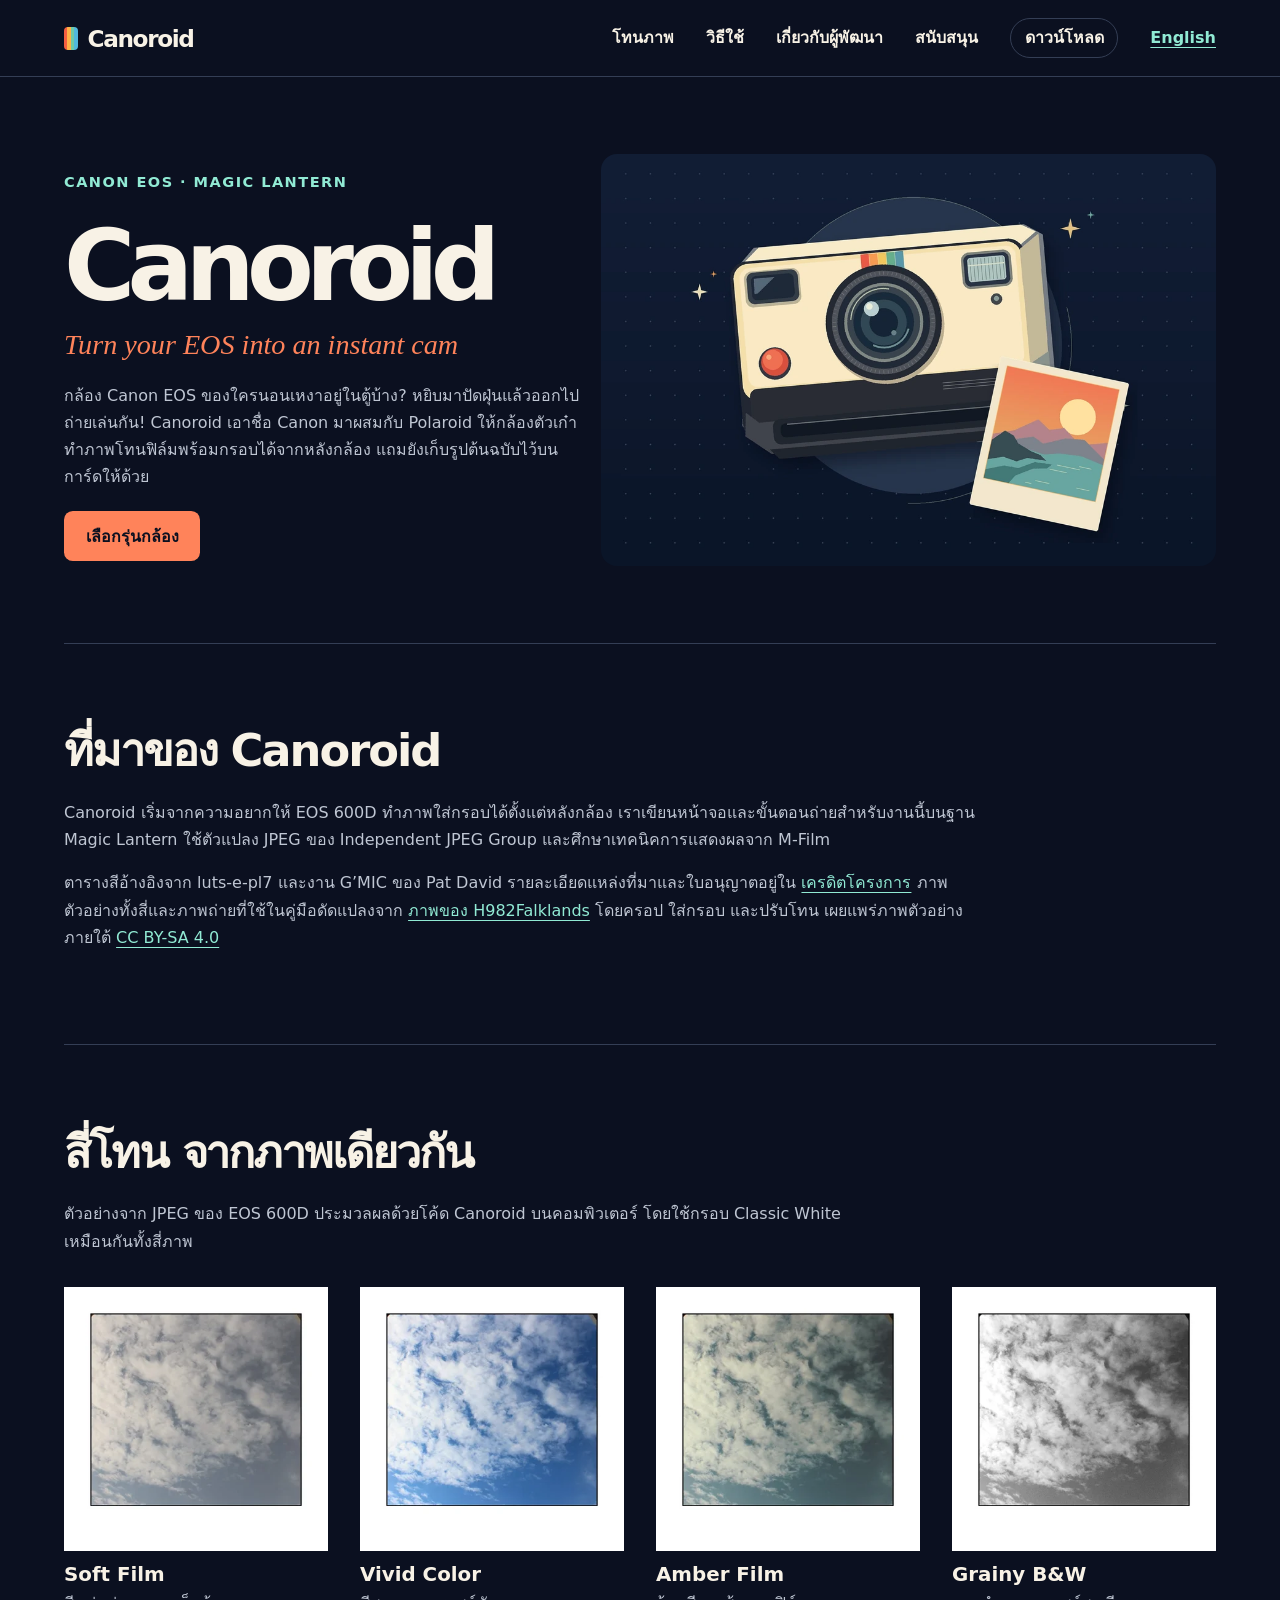
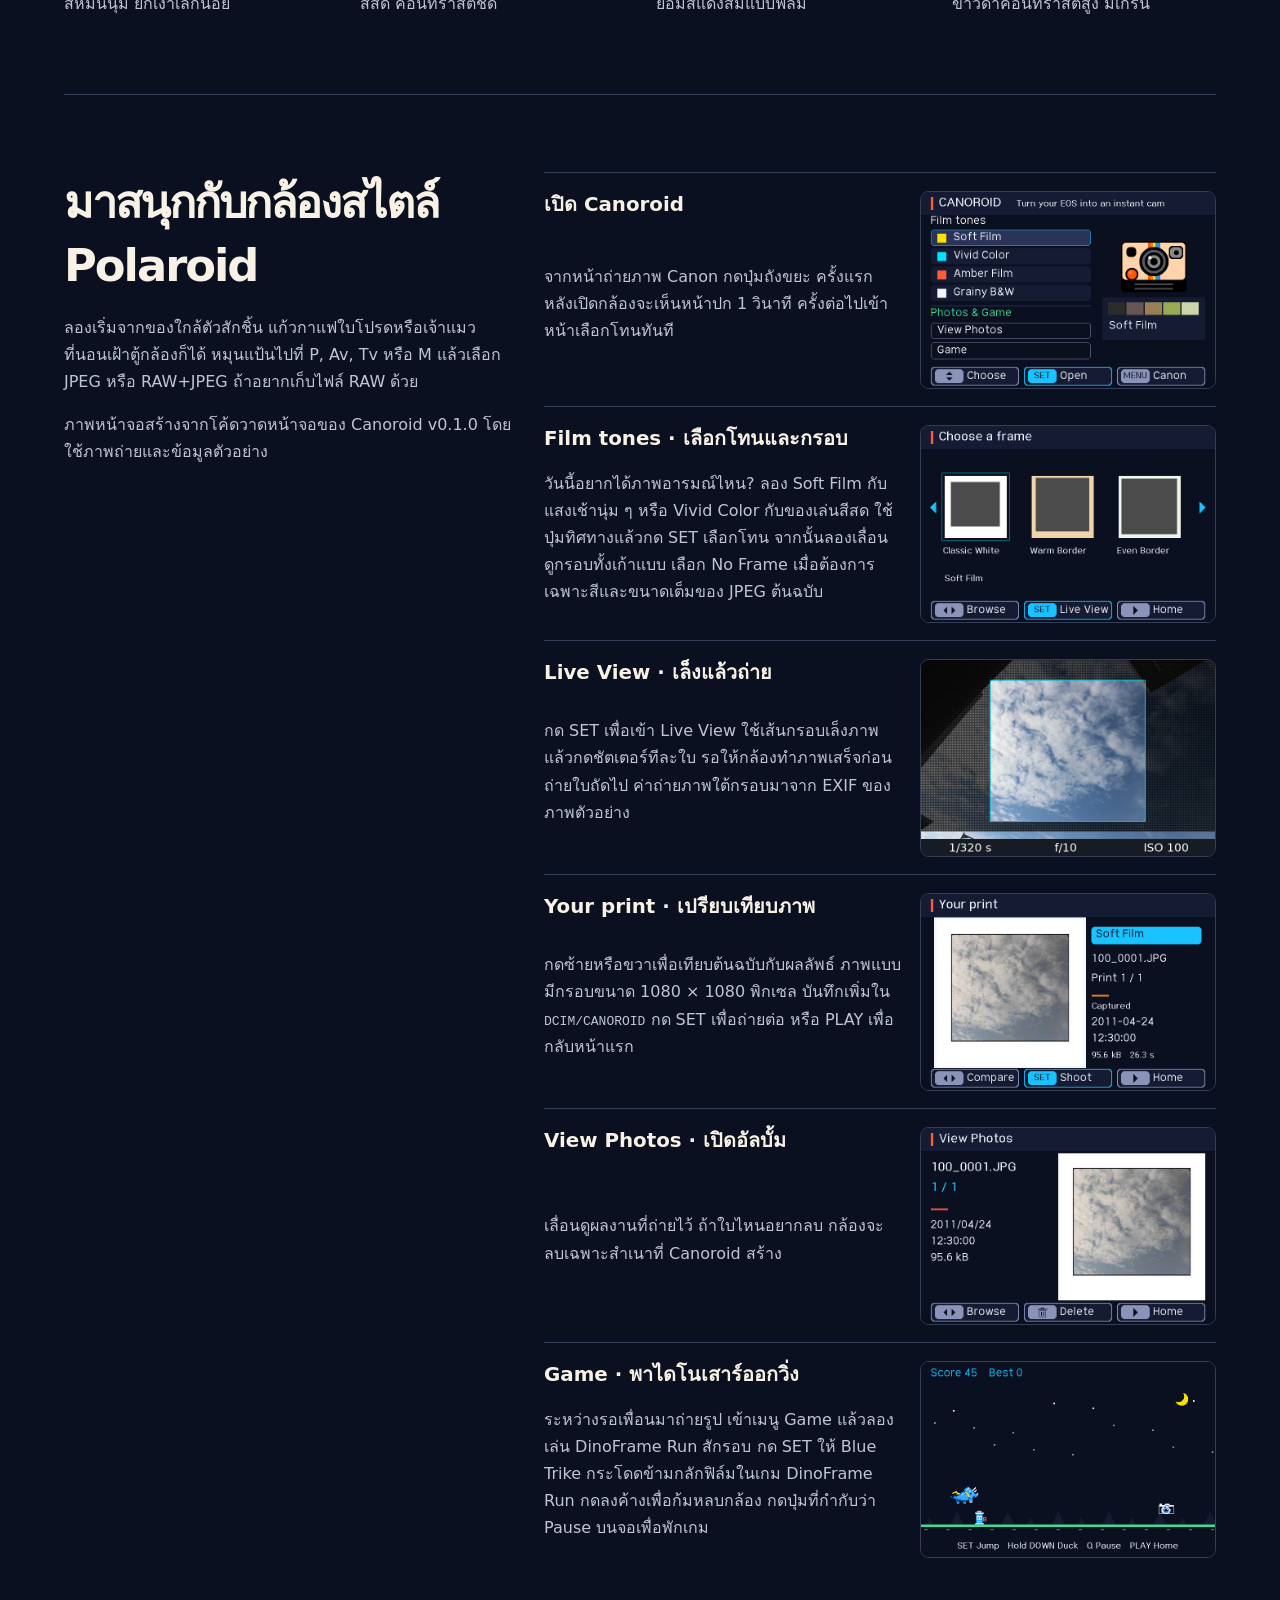
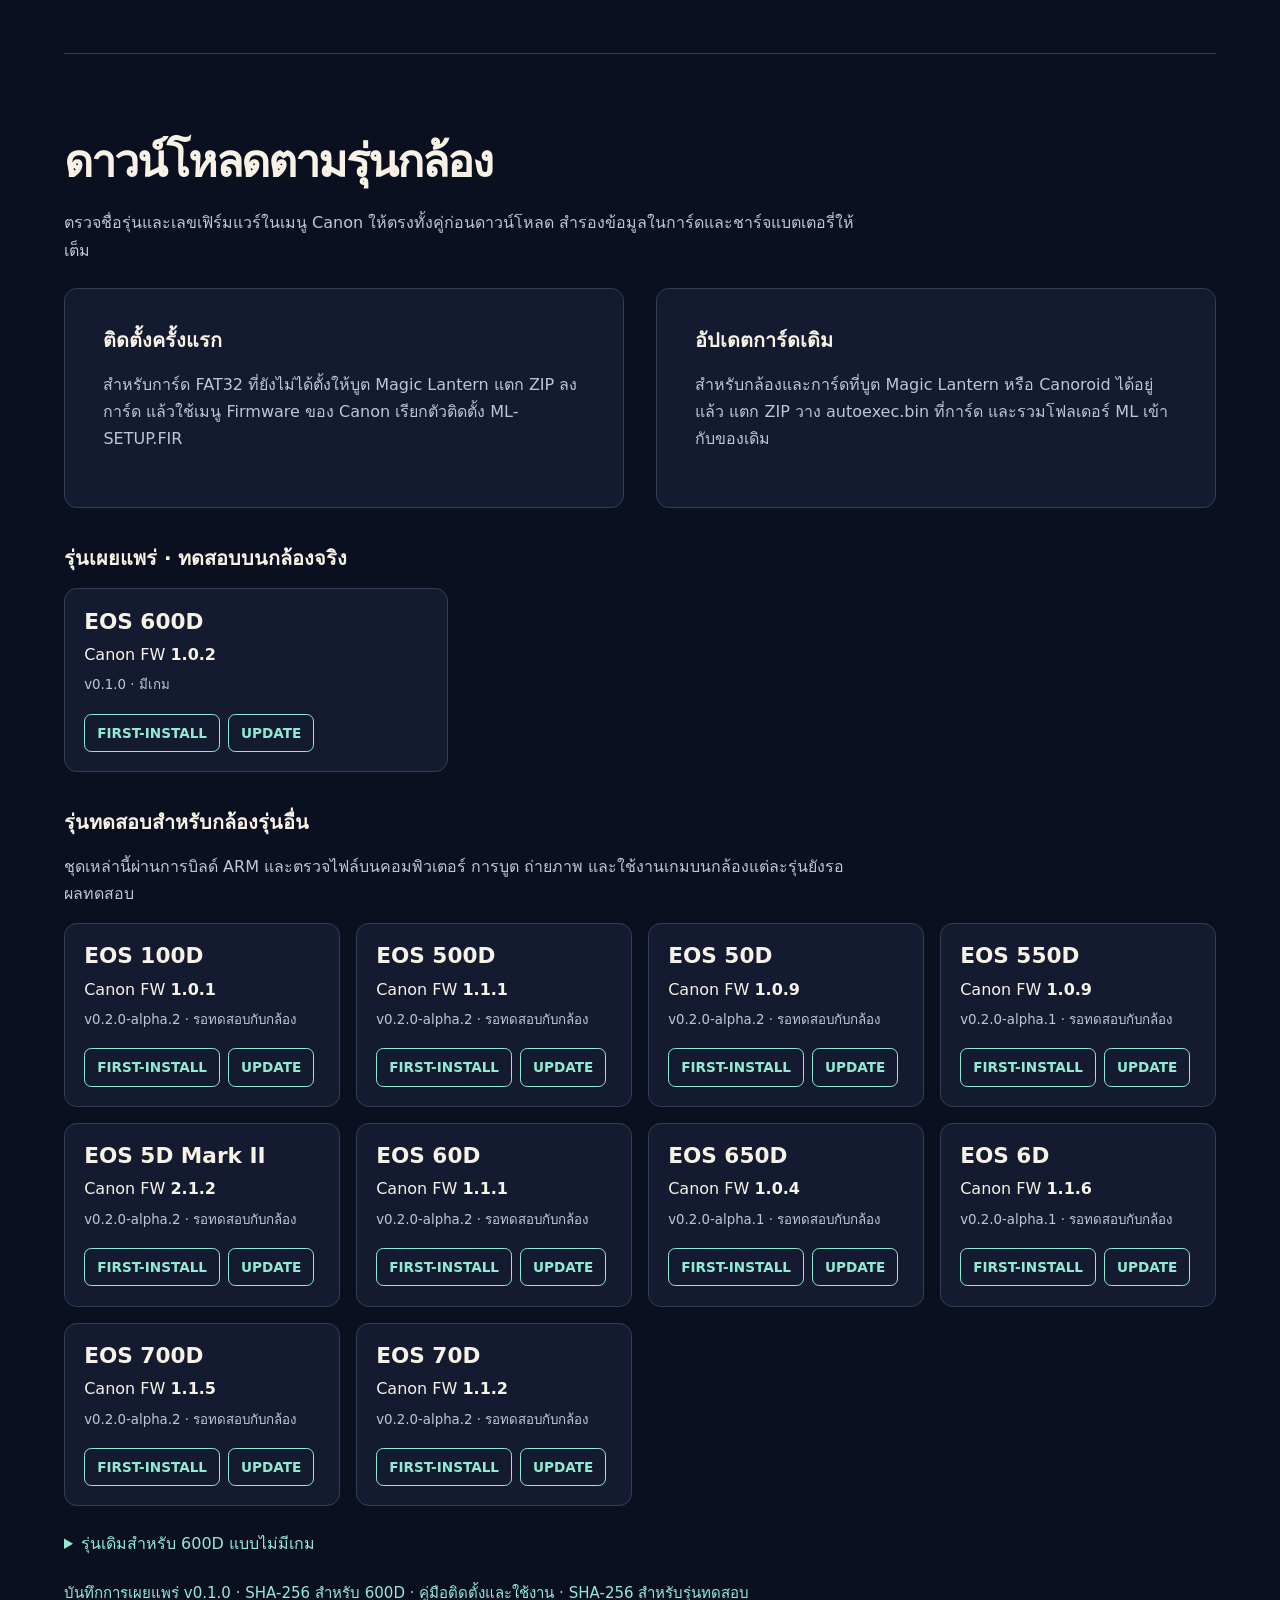
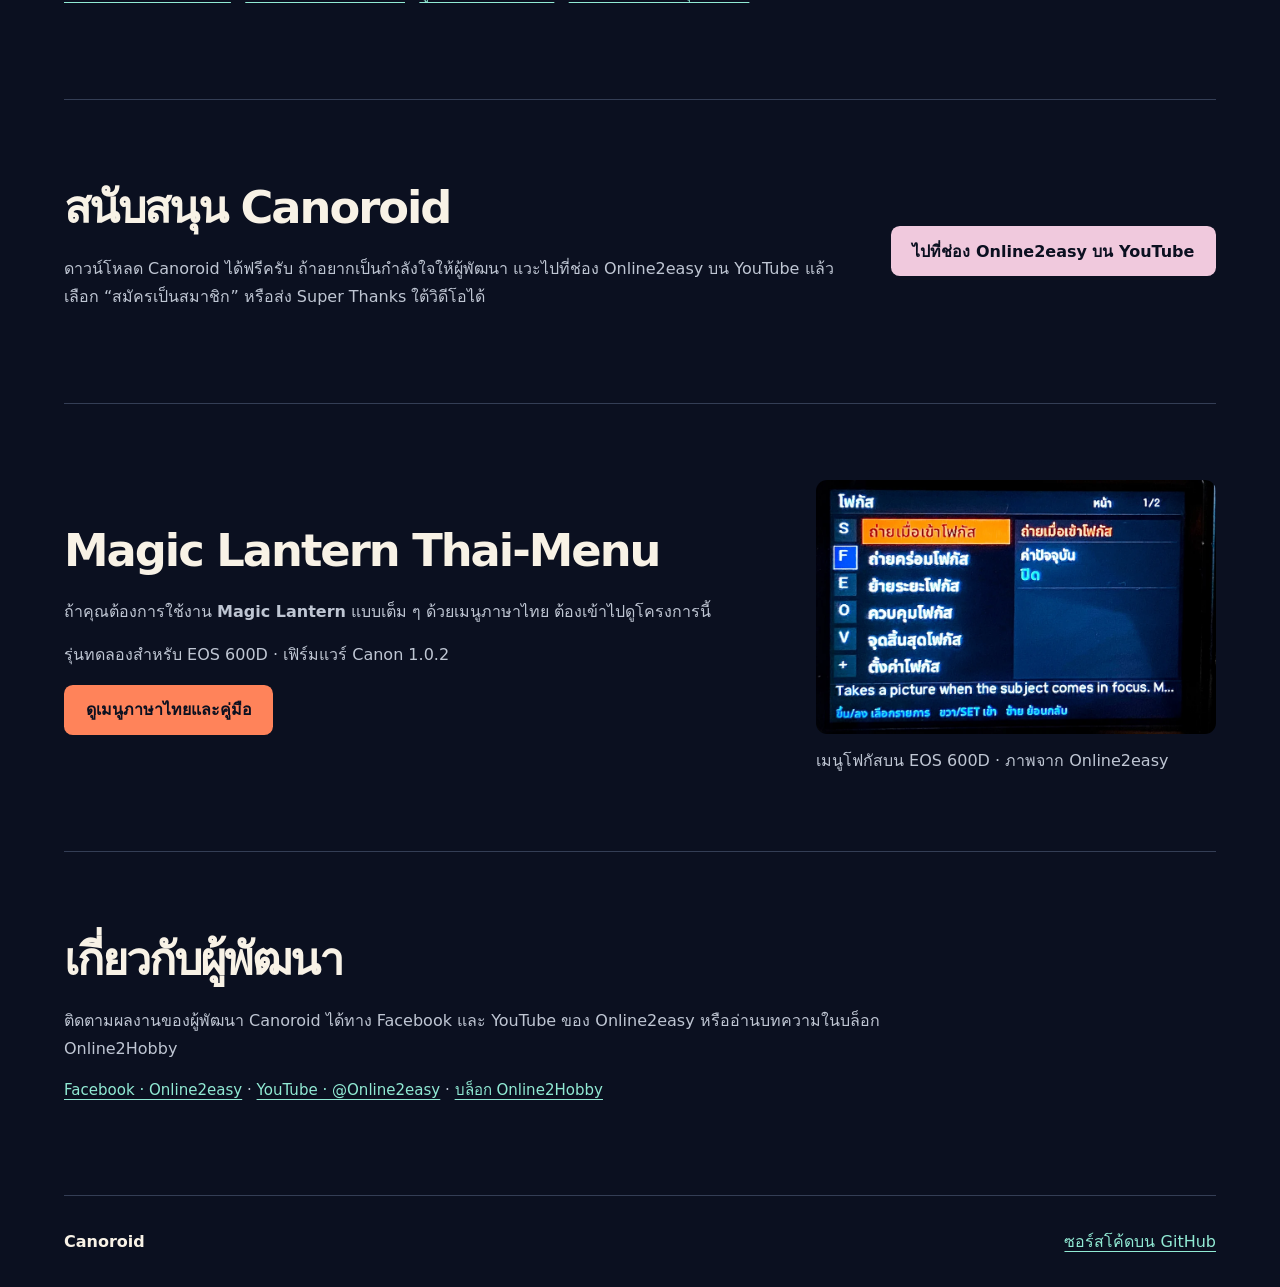
==== commit a23d922f: "Publish revised Thai-Menu invitation" ====
--- a/index.html
+++ b/index.html
@@ -22,7 +22,7 @@
 <section id="support" class="support"><div><h2>สนับสนุน Canoroid</h2><p>ดาวน์โหลด Canoroid ได้ฟรีครับ ถ้าอยากเป็นกำลังใจให้ผู้พัฒนา แวะไปที่ช่อง Online2easy บน YouTube แล้วเลือก “สมัครเป็นสมาชิก” หรือส่ง Super Thanks ใต้วิดีโอได้</p></div><a class="button supportbtn" href="https://www.youtube.com/@Online2easy">ไปที่ช่อง Online2easy บน YouTube</a></section>
 <section id="community" class="community-project">
 <div><h2>Magic Lantern Thai-Menu</h2>
-<p>ลองเปิดเมนูโฟกัสบน EOS 600D แล้วเจอคำว่า “ถ่ายเมื่อเข้าโฟกัส” ก็พอเดาได้ทันทีว่ากล้องจะลั่นชัตเตอร์ตอนไหน นี่คือแนวคิดของ Magic Lantern Thai-Menu ที่พัฒนาเมนูภาษาไทยให้คนไทยเข้าใจเครื่องมือในกล้องและลองตั้งค่าด้วยตัวเองได้ง่ายขึ้น</p><p>รุ่นทดลองสำหรับ EOS 600D · เฟิร์มแวร์ Canon 1.0.2</p>
+<p>ถ้าคุณต้องการใช้งาน <b>Magic Lantern</b> แบบเต็ม ๆ ด้วยเมนูภาษาไทย ต้องเข้าไปดูโครงการนี้</p><p>รุ่นทดลองสำหรับ EOS 600D · เฟิร์มแวร์ Canon 1.0.2</p>
 <a class="button" href="https://itsamachom.github.io/EOS_ROM_MLV_Modify/">ดูเมนูภาษาไทยและคู่มือ</a></div>
 <figure><img src="guide/thai-focus.webp" width="960" height="609" loading="lazy" alt="หน้าจอเมนูโฟกัสภาษาไทยบนกล้อง เลือกรายการถ่ายเมื่อเข้าโฟกัส"><figcaption>เมนูโฟกัสบน EOS 600D · ภาพจาก Online2easy</figcaption></figure>
 </section>
